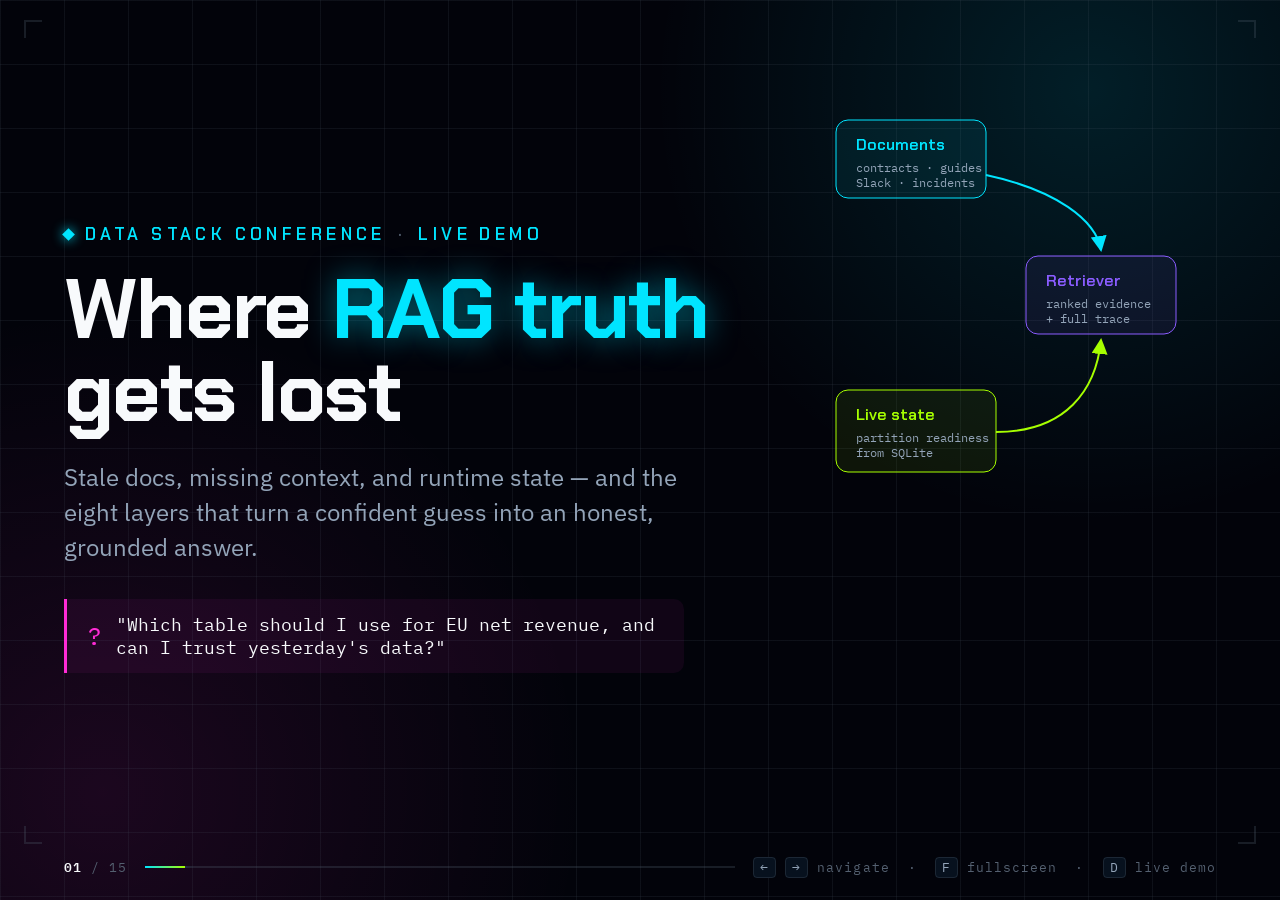
==== conference-deck/rag-truth-deck.html @ 69dad032 "Fine tune the ui" ====
<!doctype html>
<html lang="en">
<head>
<meta charset="utf-8" />
<title>Where RAG Truth Gets Lost</title>
<meta name="viewport" content="width=device-width, initial-scale=1" />
<link rel="preconnect" href="https://fonts.googleapis.com" />
<link rel="preconnect" href="https://fonts.gstatic.com" crossorigin />
<link rel="stylesheet" href="https://fonts.googleapis.com/css2?family=Chakra+Petch:wght@500;600;700&family=IBM+Plex+Mono:wght@400;500;600&family=IBM+Plex+Sans:wght@400;500;600;700&display=swap" />

<style>
  :root {
    --bg: #02030a;
    --panel: #07111e;
    --panel-2: #0a0d19;
    --line: rgba(84, 96, 112, 0.28);
    --grid: rgba(84, 96, 112, 0.14);
    --cyan: #00e5ff;
    --magenta: #ff2bd6;
    --lime: #a6ff00;
    --amber: #ffd166;
    --red: #ff3b5f;
    --violet: #8a5cff;
    --white: #f8fafc;
    --muted: #93a4b8;
    --dim: #546070;
    --mono: "IBM Plex Mono", ui-monospace, Menlo, monospace;
    --sans: "IBM Plex Sans", system-ui, sans-serif;
    --disp: "Chakra Petch", var(--sans);
  }

  * { box-sizing: border-box; }

  html, body {
    margin: 0;
    height: 100%;
    overflow: hidden;
    background: var(--bg);
    color: var(--white);
    font-family: var(--sans);
  }

  /* ---- viewport + scaling stage ---------------------------------- */
  #viewport {
    position: fixed;
    inset: 0;
    display: grid;
    place-items: center;
    background:
      linear-gradient(var(--grid) 1px, transparent 1px),
      linear-gradient(90deg, var(--grid) 1px, transparent 1px),
      radial-gradient(circle at 85% 10%, rgba(0, 229, 255, 0.12), transparent 32%),
      radial-gradient(circle at 8% 88%, rgba(255, 43, 214, 0.1), transparent 34%),
      var(--bg);
    background-size: 64px 64px, 64px 64px, auto, auto, auto;
  }

  #deck {
    position: relative;
    width: 1280px;
    height: 720px;
    transform-origin: center center;
  }

  .slide {
    position: absolute;
    inset: 0;
    padding: 52px 64px 56px;
    display: flex;
    flex-direction: column;
    opacity: 0;
    visibility: hidden;
    transform: translateY(14px);
    transition: opacity 0.5s ease, transform 0.5s ease;
    pointer-events: none;
  }
  .slide.active {
    opacity: 1;
    visibility: visible;
    transform: none;
    pointer-events: auto;
  }
  @media (prefers-reduced-motion: reduce) {
    .slide { transition: opacity 0.2s linear; transform: none; }
  }

  /* ---- shared chrome --------------------------------------------- */
  .eyebrow {
    font-family: var(--disp);
    font-weight: 600;
    font-size: 16px;
    letter-spacing: 0.26em;
    text-transform: uppercase;
    color: var(--cyan);
    display: flex;
    align-items: center;
    gap: 12px;
    margin: 0 0 14px;
  }
  .eyebrow::before {
    content: "";
    width: 9px; height: 9px;
    background: currentColor;
    box-shadow: 0 0 12px currentColor;
    transform: rotate(45deg);
  }
  .eyebrow .seg { color: var(--dim); letter-spacing: 0.26em; }

  h2.headline {
    font-family: var(--disp);
    font-weight: 700;
    font-size: 46px;
    line-height: 1.02;
    margin: 0;
    max-width: 1040px;
    text-wrap: balance;
    letter-spacing: -0.01em;
  }
  .headline .hl { color: var(--cyan); }
  .headline .hl.lime { color: var(--lime); }
  .headline .hl.mag { color: var(--magenta); }
  .headline .hl.red { color: var(--red); }

  .subhead {
    margin: 14px 0 0;
    font-size: 22px;
    line-height: 1.4;
    color: var(--muted);
    max-width: 940px;
  }

  .body {
    flex: 1;
    min-height: 0;
    margin-top: 26px;
    display: flex;
    flex-direction: column;
  }

  /* progress + footer */
  #hud {
    position: absolute;
    left: 64px; right: 64px; bottom: 22px;
    display: flex;
    align-items: center;
    gap: 18px;
    font-family: var(--mono);
    font-size: 13px;
    color: var(--dim);
    letter-spacing: 0.08em;
    z-index: 20;
  }
  #progress {
    flex: 1;
    height: 2px;
    background: var(--line);
    position: relative;
    overflow: hidden;
  }
  #progress i {
    position: absolute;
    inset: 0 auto 0 0;
    background: linear-gradient(90deg, var(--cyan), var(--lime));
    width: 0;
    transition: width 0.5s ease;
    box-shadow: 0 0 10px var(--cyan);
  }
  #counter b { color: var(--white); font-weight: 600; }
  #hint { color: var(--dim); }
  #hint kbd {
    font-family: var(--mono);
    background: var(--panel);
    border: 1px solid var(--line);
    border-radius: 4px;
    padding: 1px 6px;
    color: var(--muted);
  }

  .corner {
    position: absolute;
    width: 18px; height: 18px;
    border: 2px solid var(--line);
    z-index: 20;
  }
  .corner.tl { top: 20px; left: 24px; border-right: 0; border-bottom: 0; }
  .corner.tr { top: 20px; right: 24px; border-left: 0; border-bottom: 0; }
  .corner.bl { bottom: 56px; left: 24px; border-right: 0; border-top: 0; }
  .corner.br { bottom: 56px; right: 24px; border-left: 0; border-top: 0; }

  /* ---- reusable atoms -------------------------------------------- */
  .panel {
    background: linear-gradient(180deg, var(--panel), var(--panel-2));
    border: 1px solid var(--line);
    border-radius: 14px;
  }
  .tag {
    font-family: var(--disp);
    font-size: 12px;
    letter-spacing: 0.2em;
    text-transform: uppercase;
    font-weight: 600;
    color: var(--muted);
  }
  .mono { font-family: var(--mono); }
  code, .code {
    font-family: var(--mono);
    background: rgba(0, 229, 255, 0.08);
    border: 1px solid rgba(0, 229, 255, 0.2);
    border-radius: 5px;
    padding: 1px 6px;
    font-size: 0.86em;
    color: var(--cyan);
  }
  .cite {
    font-family: var(--mono);
    font-size: 0.82em;
    color: var(--lime);
    background: rgba(166, 255, 0, 0.1);
    border-radius: 4px;
    padding: 0 4px;
  }

  /* ===== Slide 1 — title ========================================= */
  .title-slide { justify-content: center; }
  .title-slide .eyebrow { font-size: 17px; }
  .big-title {
    font-family: var(--disp);
    font-weight: 700;
    font-size: 84px;
    line-height: 0.98;
    letter-spacing: -0.02em;
    margin: 10px 0 0;
    max-width: 900px;
  }
  .big-title .glow { color: var(--cyan); text-shadow: 0 0 30px rgba(0, 229, 255, 0.5); }
  .title-slide .lead {
    margin: 26px 0 0;
    font-size: 24px;
    color: var(--muted);
    max-width: 620px;
    line-height: 1.45;
  }
  .title-pipe {
    position: absolute;
    right: 64px;
    top: 50%;
    transform: translateY(-50%);
    width: 420px;
  }
  .title-q {
    margin-top: 34px;
    display: inline-flex;
    align-items: center;
    gap: 14px;
    padding: 14px 20px;
    border-left: 3px solid var(--magenta);
    background: rgba(255, 43, 214, 0.06);
    border-radius: 0 10px 10px 0;
    font-family: var(--mono);
    font-size: 18px;
    color: var(--white);
    max-width: 620px;
  }
  .title-q .qmark { color: var(--magenta); font-size: 25px; }

  /* ===== generic two-column body ================================= */
  .cols {
    display: grid;
    gap: 28px;
    flex: 1;
    min-height: 0;
  }
  .cols.c12 { grid-template-columns: 1fr 1fr; }
  .cols.c-37 { grid-template-columns: 0.82fr 1.18fr; }
  .cols.c-55 { grid-template-columns: 1fr 1fr; }

  .figwrap {
    display: flex;
    flex-direction: column;
    min-height: 0;
  }
  .figwrap svg { width: 100%; height: auto; }
  figure { margin: 0; display: flex; flex-direction: column; height: 100%; }
  figcaption {
    margin-top: 12px;
    font-size: 15px;
    color: var(--dim);
    font-family: var(--mono);
    letter-spacing: 0.02em;
  }
  .rag-loop figcaption {
    margin-top: 8px;
    font-size: 16px;
    line-height: 1.35;
    color: var(--muted);
    max-width: 540px;
  }

  .note-list { list-style: none; margin: 0; padding: 0; display: flex; flex-direction: column; gap: 14px; }
  .note-list li {
    display: flex;
    gap: 14px;
    font-size: 18.5px;
    line-height: 1.4;
    color: var(--white);
  }
  .note-list li .k {
    flex: none;
    font-family: var(--disp);
    font-weight: 700;
    font-size: 14px;
    letter-spacing: 0.14em;
    text-transform: uppercase;
    color: var(--cyan);
    width: 128px;
    padding-top: 2px;
  }
  .note-list li .k.vi { color: var(--violet); }
  .note-list li .k.mg { color: var(--magenta); }
  .note-list li .k.am { color: var(--amber); }
  .note-list li .k.lm { color: var(--lime); }
  .note-list li .v { color: var(--muted); }
  .note-list li .v b { color: var(--white); font-weight: 600; }

  .callout {
    margin-top: auto;
    padding: 14px 18px;
    border: 1px dashed rgba(255, 209, 102, 0.4);
    background: rgba(255, 209, 102, 0.06);
    border-radius: 10px;
    font-size: 17px;
    color: var(--amber);
    line-height: 1.4;
  }
  .callout b { color: var(--white); }

  /* ===== button-slide specific =================================== */
  .stepper {
    display: grid;
    grid-template-columns: repeat(8, 1fr);
    gap: 8px;
    margin-bottom: 22px;
  }
  .step {
    position: relative;
    border: 1px solid var(--line);
    border-radius: 9px;
    padding: 9px 8px 10px;
    background: var(--panel-2);
    opacity: 0.4;
    transition: opacity 0.3s;
    overflow: hidden;
  }
  .step .n {
    font-family: var(--disp);
    font-weight: 700;
    font-size: 13px;
    color: var(--dim);
  }
  .step .nm {
    font-family: var(--disp);
    font-size: 12px;
    letter-spacing: 0.04em;
    text-transform: uppercase;
    color: var(--muted);
    margin-top: 3px;
    line-height: 1.15;
    display: block;
  }
  .step.done { opacity: 1; }
  .step.done .n { color: var(--accent, var(--cyan)); }
  .step.active {
    opacity: 1;
    border-color: var(--accent, var(--cyan));
    background: color-mix(in srgb, var(--accent, var(--cyan)) 14%, var(--panel-2));
    box-shadow: 0 0 0 1px var(--accent, var(--cyan)), 0 0 24px -6px var(--accent, var(--cyan));
  }
  .step.active .n, .step.active .nm { color: var(--accent, var(--cyan)); }
  .step.active::after {
    content: "";
    position: absolute;
    left: 0; right: 0; bottom: 0;
    height: 3px;
    background: var(--accent, var(--cyan));
    box-shadow: 0 0 12px var(--accent, var(--cyan));
  }

  .bslide-body { display: grid; grid-template-columns: 1fr 1fr; gap: 26px; flex: 1; min-height: 0; }

  .whatsnew { display: flex; flex-direction: column; gap: 16px; min-height: 0; }
  .added-card {
    border: 1px solid var(--accent, var(--cyan));
    border-radius: 12px;
    padding: 16px 18px;
    background: color-mix(in srgb, var(--accent, var(--cyan)) 8%, var(--panel));
  }
  .added-card .tag { color: var(--accent, var(--cyan)); }
  .added-card .added-text {
    margin: 8px 0 0;
    font-size: 18px;
    line-height: 1.4;
    color: var(--white);
  }
  .added-card .added-text b { color: var(--accent, var(--cyan)); }

  .mech {
    flex: 1;
    min-height: 0;
    display: flex;
    align-items: center;
    justify-content: center;
  }
  .mech svg { width: 100%; height: auto; max-height: 276px; }

  /* answer card (right column) */
  .answer-card {
    display: flex;
    flex-direction: column;
    gap: 0;
    overflow: hidden;
  }
  .answer-card .ac-head {
    display: flex;
    align-items: center;
    justify-content: space-between;
    padding: 14px 18px;
    border-bottom: 1px solid var(--line);
  }
  .ac-head .who { font-family: var(--disp); font-size: 13px; letter-spacing: 0.2em; color: var(--muted); text-transform: uppercase; }
  .verdict {
    font-family: var(--disp);
    font-weight: 700;
    font-size: 14px;
    letter-spacing: 0.08em;
    text-transform: uppercase;
    padding: 5px 12px;
    border-radius: 20px;
    border: 1px solid currentColor;
  }
  .verdict.bad { color: var(--red); background: rgba(255, 59, 95, 0.12); }
  .verdict.warn { color: var(--amber); background: rgba(255, 209, 102, 0.12); }
  .verdict.ok { color: var(--cyan); background: rgba(0, 229, 255, 0.12); }
  .verdict.good { color: var(--lime); background: rgba(166, 255, 0, 0.12); }
  .verdict.mag { color: var(--magenta); background: rgba(255, 43, 214, 0.12); }

  .ac-answer {
    padding: 16px 18px;
    font-size: 17px;
    line-height: 1.5;
    color: var(--white);
    flex: 1;
    min-height: 0;
  }
  .ac-answer .tbl { font-family: var(--mono); color: var(--cyan); font-weight: 600; }
  .ac-answer .tbl.dep { color: var(--red); text-decoration: line-through; text-decoration-color: rgba(255,59,95,.6); }
  .ac-answer .hot { color: var(--amber); font-weight: 600; }

  .metrics {
    display: grid;
    grid-template-columns: 1.3fr 1fr;
    border-top: 1px solid var(--line);
  }
  .metric { padding: 13px 18px; }
  .metric + .metric { border-left: 1px solid var(--line); }
  .metric .tag { font-size: 11px; }
  .conf-row { display: flex; align-items: center; gap: 10px; margin-top: 8px; }
  .conf-track { flex: 1; height: 7px; border-radius: 4px; background: rgba(255,255,255,0.08); overflow: hidden; }
  .conf-track i { display: block; height: 100%; border-radius: 4px; background: linear-gradient(90deg, var(--cyan), var(--lime)); box-shadow: 0 0 10px rgba(0,229,255,.5); transition: width .5s; }
  .conf-num { font-family: var(--disp); font-weight: 700; font-size: 22px; min-width: 60px; }
  .rank-val { font-family: var(--disp); font-weight: 700; font-size: 24px; margin-top: 6px; }
  .rank-val small { font-size: 14px; color: var(--muted); font-weight: 500; letter-spacing: .05em; }
  .delta { font-size: 13.5px; color: var(--muted); font-family: var(--mono); margin-top: 4px; }
  .delta .up { color: var(--lime); }
  .delta .flat { color: var(--dim); }

  /* corpus grid (slide 5) */
  .corpus { display: grid; grid-template-columns: repeat(4, 1fr); gap: 9px; }
  .doc {
    border: 1px solid var(--line);
    border-radius: 8px;
    padding: 8px 9px;
    background: var(--panel-2);
  }
  .doc .did { font-family: var(--mono); font-size: 12px; color: var(--muted); }
  .doc .dt { font-size: 13.5px; margin-top: 2px; line-height: 1.2; color: var(--white); }
  .doc .ds { font-family: var(--disp); font-size: 10px; letter-spacing: .12em; text-transform: uppercase; margin-top: 5px; }
  .doc.dep { border-color: rgba(255,59,95,.5); background: rgba(255,59,95,.07); }
  .doc.dep .ds { color: var(--red); }
  .doc.key { border-color: rgba(0,229,255,.5); background: rgba(0,229,255,.07); }
  .doc.key .ds { color: var(--cyan); }
  .doc.pol { border-color: rgba(166,255,0,.4); }
  .doc.pol .ds { color: var(--lime); }
  .doc .ds.act { color: var(--dim); }

  .legend { display: flex; gap: 18px; margin-top: 14px; font-size: 14px; color: var(--muted); font-family: var(--mono); }
  .legend span { display: inline-flex; align-items: center; gap: 7px; }
  .legend i { width: 11px; height: 11px; border-radius: 3px; border: 1px solid; }
  .legend i.dep { border-color: var(--red); background: rgba(255,59,95,.2); }
  .legend i.key { border-color: var(--cyan); background: rgba(0,229,255,.2); }
  .legend i.pol { border-color: var(--lime); background: rgba(166,255,0,.2); }

  .pillrow { display: flex; flex-wrap: wrap; gap: 10px; margin-top: 4px; }
  .pill {
    font-family: var(--disp);
    font-size: 14px;
    letter-spacing: 0.06em;
    text-transform: uppercase;
    font-weight: 600;
    padding: 7px 14px;
    border-radius: 22px;
    border: 1px solid var(--line);
    color: var(--muted);
  }
  .pill.on { color: var(--bg); }

  /* takeaway pillars */
  .pillars { display: grid; grid-template-columns: repeat(4, 1fr); gap: 14px; margin-top: 20px; }
  .pillar { border-radius: 12px; border: 1px solid var(--line); padding: 16px; background: var(--panel-2); }
  .pillar .pn { font-family: var(--disp); font-weight: 700; font-size: 17px; letter-spacing: .04em; }
  .pillar .pd { font-size: 15px; color: var(--muted); margin-top: 6px; line-height: 1.35; }

  svg text { font-family: var(--mono); }
  .svg-label { font-family: var(--disp); font-weight: 600; }

  /* live-demo overlay */
  #demoOverlay {
    position: fixed; inset: 0; z-index: 200;
    display: flex; flex-direction: column;
    background: var(--bg);
    transform: translateY(100%);
    transition: transform .42s cubic-bezier(.22, .61, .36, 1);
    pointer-events: none;
  }
  #demoOverlay.open { transform: translateY(0); pointer-events: auto; }
  #demoBar {
    flex: 0 0 auto; display: flex; align-items: center; gap: 18px;
    padding: 10px 20px; border-bottom: 1px solid var(--line);
    background: var(--panel); font-family: var(--mono); font-size: 13px;
  }
  #demoBar .db-title {
    font-family: var(--disp); font-weight: 700; letter-spacing: .09em;
    color: var(--lime); display: flex; align-items: center; gap: 9px;
  }
  #demoBar .db-title::before {
    content: ""; width: 9px; height: 9px; border-radius: 50%;
    background: var(--lime); box-shadow: 0 0 10px var(--lime);
  }
  #demoBar .db-hint { color: var(--muted); }
  #demoBar .db-url { color: var(--cyan); font-size: 12px; opacity: .8; }
  #demoBar #demoReload, #demoBar #demoClose {
    background: transparent; border: 1px solid var(--line);
    color: var(--muted); border-radius: 8px; padding: 5px 12px; cursor: pointer;
    font-family: var(--mono); font-size: 13px; line-height: 1;
  }
  #demoBar #demoReload { margin-left: auto; }
  #demoBar #demoReload:hover, #demoBar #demoClose:hover { color: var(--white); border-color: var(--muted); }
  #demoFrame { flex: 1 1 auto; width: 100%; border: 0; background: var(--bg); }
  #demoFallback {
    position: absolute; inset: 44px 0 0 0; display: none;
    align-items: center; justify-content: center; text-align: center;
    padding: 40px; color: var(--muted); font-family: var(--mono); font-size: 15px; line-height: 1.6;
  }
  #demoFallback code { color: var(--cyan); font-size: 14px; }
  @media (prefers-reduced-motion: reduce) { #demoOverlay { transition: none; } }
</style>

<div id="viewport">
  <div id="deck"></div>
</div>

<div id="hud">
  <span id="counter"><b>01</b> / 14</span>
  <div id="progress"><i></i></div>
  <span id="hint"><kbd>←</kbd> <kbd>→</kbd> navigate &nbsp;·&nbsp; <kbd>F</kbd> fullscreen &nbsp;·&nbsp; <kbd>D</kbd> live demo</span>
</div>
<div class="corner tl"></div><div class="corner tr"></div>
<div class="corner bl"></div><div class="corner br"></div>

<div id="demoOverlay" aria-hidden="true">
  <div id="demoBar">
    <span class="db-title">LIVE DEMO</span>
    <span class="db-url" id="demoUrl"></span>
    <span class="db-hint"><kbd>D</kbd> / <kbd>Esc</kbd> back to slides</span>
    <button id="demoReload" aria-label="Reload demo">⟳ reload</button>
    <button id="demoClose" aria-label="Close live demo">✕</button>
  </div>
  <iframe id="demoFrame" title="RAG truth live demo"></iframe>
  <div id="demoFallback">
    Demo server not reachable.<br />
    Start it first: <code>python3 scripts/ui_server.py</code><br />
    then press <kbd>D</kbd> again.
  </div>
</div>

<script>
/* ======================================================================
   DATA — the real demo output, captured by running scripts/demo.py
   ====================================================================== */
const CONF  = [32, 38, 60, 66, 67, 82, 94, 99];
const RANK  = ["#4", "#3", "#2", "#1", "#1", "#1", "#1", "#1"];
const CORR  = [0, 0, 60, 60, 60, 80, 100, 100];

const BUTTONS = [
  {
    n: 1, key: "naive", name: "Naive search", accent: "var(--red)",
    sub: "Raw BM25 over all 16 documents. Whatever ranks #1 becomes the answer — no filter, no policy, no check.",
    addedTag: "Baseline — nothing added",
    added: "Plain keyword relevance (BM25) across <b>every</b> document, stale or not. The system trusts rank&nbsp;#1 blindly.",
    verdict: "Confidently wrong", vclass: "bad",
    answer: 'Use <span class="tbl dep">finance.daily_revenue</span> [01_legacy] — it is the top source retrieved. The canonical contract [02_contract] is outranked, down at position&nbsp;4. <span class="hot">Yesterday\'s data is ready to use.</span>',
    delta: '<span class="flat">first run · no delta</span>',
    mech: mechNaive(),
    cap: "A deprecated 2024 guide and an old Slack message outrank the live contract.",
  },
  {
    n: 2, key: "indexing", name: "Indexing", accent: "var(--violet)",
    sub: "Index the title, metadata and body together as one searchable chunk — a richer surface to match against.",
    addedTag: "+ Indexing",
    added: "Each doc is indexed as <b>title + metadata + text</b>, not just raw body. Better matching — but stale docs are still in the pool.",
    verdict: "Still wrong", vclass: "bad",
    answer: 'Use <span class="tbl dep">finance.daily_revenue</span> [01_legacy] — it is the top source retrieved. The canonical contract [02_contract] climbed to position&nbsp;3. <span class="hot">Yesterday\'s data is ready to use.</span>',
    delta: 'contract <span class="up">#4 → #3</span> · still outranked',
    mech: mechIndexing(),
    cap: "Richer index lifts the contract one place — the deprecated guide still wins.",
  },
  {
    n: 3, key: "metadata", name: "Metadata filter", accent: "var(--cyan)",
    sub: "Restrict retrieval to the user's real scope: EU · prod · active · internal. Deprecated sources are excluded before ranking.",
    addedTag: "+ Metadata filter",
    added: "Keep only <b>EU / prod / active / internal</b> docs. The deprecated guide and old Slack shortcut are <b>filtered out entirely</b>.",
    verdict: "Right table", vclass: "ok",
    answer: 'Use <span class="tbl">finance.fct_net_revenue_v2</span> [02_contract] — the canonical contract climbed to position&nbsp;2, above the stale guides. Values are local currency: convert before cross-currency EU totals [04_metric]. Nothing retrieved confirms yesterday\'s freshness.',
    delta: 'contract <span class="up">#3 → #2</span> · stale guides dropped',
    mech: mechMetadata(),
    cap: "Scoping removes the two deprecated sources — the answer flips to the right table.",
  },
  {
    n: 4, key: "rewrite", name: "Query expansion", accent: "var(--violet)",
    sub: "Add domain vocabulary the user didn't type — contract, VAT, refunds, FX, completeness — and fuse the result sets.",
    addedTag: "+ Query expansion",
    added: "Expand the query with <b>domain terms</b> (contract, VAT, refunds, currency, completeness) and fuse rankings with reciprocal rank fusion.",
    verdict: "Right table · #1", vclass: "ok",
    answer: 'Use <span class="tbl">finance.fct_net_revenue_v2</span> [02_contract] — the canonical contract is now the <span class="hot">top source</span>. Values are local currency: convert before cross-currency EU totals [04_metric]. Nothing retrieved confirms yesterday\'s freshness.',
    delta: 'contract <span class="up">#2 → #1</span>',
    mech: mechExpansion(),
    cap: "Domain expansion pulls the contract and metric definition to the top.",
  },
  {
    n: 5, key: "rerank", name: "Reranking", accent: "var(--amber)",
    sub: "Re-score the top candidates by evidence quality — a cross-encoder (neural) or a deterministic reranker (offline).",
    addedTag: "+ Reranking",
    added: "Re-score the shortlist by <b>evidence quality</b>: active contracts up, deprecated down, policies that answer the question up.",
    verdict: "Refined", vclass: "warn",
    answer: 'Use <span class="tbl">finance.fct_net_revenue_v2</span> [02_contract] — the canonical contract holds the <span class="hot">top source</span>. Values are local currency: convert before cross-currency EU totals [04_metric]. Nothing retrieved confirms yesterday\'s freshness.',
    delta: 'order refined · contract holds <span class="flat">#1</span>',
    mech: mechRerank(),
    cap: "Reranking cleans the shortlist; the contract stays first, weak evidence sinks.",
  },
  {
    n: 6, key: "authority", name: "Authority policy", accent: "var(--magenta)",
    sub: "When sources conflict, authority decides: contract ▸ migration ▸ policy ▸ incident ▸ catalog ▸ Slack ▸ snapshot.",
    addedTag: "+ Authority policy",
    added: "Apply a <b>source-authority order</b> after relevance. Governance docs — the <b>freshness policy</b> — now surface in the evidence.",
    verdict: "Grounded", vclass: "mag",
    answer: 'Use <span class="tbl">finance.fct_net_revenue_v2</span> [02_contract] — canonical contract, top source. Values are local currency: convert before EU totals [04_metric]. <span class="hot">Freshness policy [09_freshness] says yesterday is trustworthy only after a live partition check — that check has not run yet.</span>',
    delta: 'policies surface · confidence <span class="up">67 → 82</span>',
    mech: mechAuthority(),
    cap: "Authority lifts governance: the freshness policy appears and flags the open question.",
  },
  {
    n: 7, key: "live", name: "Add live check", accent: "var(--lime)",
    sub: "Same retrieval. Now run a parameterized SQL query against operational state for the requested business date.",
    addedTag: "+ Live partition check",
    added: "A fixed, parameterized SQL read of <b>partition readiness</b> at query time. Docs explain meaning; <b>live state</b> decides applicability.",
    verdict: "Not ready", vclass: "warn",
    answer: 'Use <span class="tbl">finance.fct_net_revenue_v2</span> [02_contract] — canonical, top source. <span class="hot">Live check for 2026-10-09: NOT ready</span> {DE: incomplete, FR: complete, PL: complete}. Do not trust yesterday\'s data yet. This is partition readiness, not proof every FX / quality check passed.',
    delta: 'readiness resolved · confidence <span class="up">82 → 94</span>',
    mech: mechLive(),
    cap: "Correct table, but a live check blocks it: Germany's partition is incomplete.",
  },
  {
    n: 8, key: "complete", name: "Data lands", accent: "var(--lime)",
    sub: "Nothing in the pipeline changes. Only the operational state flips: Germany's partition lands as complete.",
    addedTag: "No pipeline change — state flips",
    added: "We did <b>not</b> touch retrieval or any document. We flipped <b>operational state</b> (DE → complete). The answer changes because the world changed.",
    verdict: "Ready · caveats", vclass: "good",
    answer: 'Use <span class="tbl">finance.fct_net_revenue_v2</span> [02_contract] — canonical, top source. <span class="hot">Live check for 2026-10-09: all expected demo partitions complete</span> {DE: complete, FR: complete, PL: complete}. Still verify FX and other data-quality gates before publishing.',
    delta: 'state flip only · confidence <span class="up">94 → 99</span>',
    mech: mechComplete(),
    cap: "No document changed — the readiness decision flips purely on live state.",
  },
];

/* ======================================================================
   MECHANISM DIAGRAMS (inline SVG)
   ====================================================================== */
function arrowDefs(id, color) {
  return `<defs><marker id="${id}" markerWidth="9" markerHeight="9" refX="7" refY="4" orient="auto">
    <polygon points="0,0 8,4 0,8" fill="${color}"/></marker></defs>`;
}

function mechNaive() {
  return `<svg viewBox="0 0 560 300" role="img" aria-label="Raw BM25 ranks a deprecated guide first">
    ${arrowDefs('aN', '#ff3b5f')}
    <text x="20" y="28" class="svg-label" font-size="14" fill="#93a4b8" letter-spacing="2">16 DOCS · UNFILTERED</text>
    <g>
      ${[0,1,2,3,4,5,6,7].map((i)=>{const x=20+(i%4)*58,y=44+Math.floor(i/4)*34;const dep=i===0||i===3;return `<rect x="${x}" y="${y}" width="50" height="26" rx="4" fill="${dep?'rgba(255,59,95,.15)':'#0a0d19'}" stroke="${dep?'#ff3b5f':'#2a3444'}"/>`;}).join('')}
      <text x="250" y="80" font-size="13" fill="#546070">…</text>
    </g>
    <line x1="20" y1="150" x2="540" y2="150" stroke="#2a3444" stroke-dasharray="3 4"/>
    <text x="20" y="172" class="svg-label" font-size="14" fill="#ff3b5f" letter-spacing="2">BM25 RANKING →</text>
    ${[
      ['#1  01_legacy','deprecated guide','#ff3b5f',188],
      ['#2  07_slack_old','deprecated Slack','#ff3b5f',222],
      ['#4  02_contract','the real contract','#546070',256],
    ].map(([a,b,c,y])=>`
      <rect x="20" y="${y}" width="300" height="26" rx="5" fill="${c==='#ff3b5f'?'rgba(255,59,95,.12)':'#0a0d19'}" stroke="${c}"/>
      <text x="32" y="${+y+17}" font-size="14" fill="${c==='#546070'?'#f8fafc':c}" font-weight="600">${a}</text>
      <text x="172" y="${+y+17}" font-size="13" fill="#93a4b8">${b}</text>
    `).join('')}
    <path d="M335 201 L430 201" stroke="#ff3b5f" stroke-width="2" marker-end="url(#aN)"/>
    <rect x="434" y="184" width="106" height="36" rx="7" fill="rgba(255,59,95,.12)" stroke="#ff3b5f"/>
    <text x="487" y="200" font-size="12" fill="#ff3b5f" text-anchor="middle" class="svg-label">ANSWER =</text>
    <text x="487" y="214" font-size="11" fill="#f8fafc" text-anchor="middle">rank #1</text>
  </svg>`;
}

function mechIndexing() {
  return `<svg viewBox="0 0 560 300" role="img" aria-label="Document indexed as title plus metadata plus text">
    ${arrowDefs('aI', '#8a5cff')}
    <rect x="20" y="60" width="190" height="180" rx="10" fill="#07111e" stroke="#2a3444"/>
    <text x="36" y="88" class="svg-label" font-size="13" fill="#93a4b8" letter-spacing="2">RAW DOC</text>
    <rect x="36" y="100" width="158" height="30" rx="5" fill="#0a0d19" stroke="#2a3444"/>
    <text x="46" y="120" font-size="13" fill="#546070">body text only</text>
    <path d="M224 150 L286 150" stroke="#8a5cff" stroke-width="2" marker-end="url(#aI)"/>
    <text x="255" y="140" font-size="12" fill="#8a5cff" text-anchor="middle">index</text>
    <rect x="300" y="40" width="250" height="220" rx="10" fill="rgba(138,92,255,.08)" stroke="#8a5cff"/>
    <text x="318" y="68" class="svg-label" font-size="13" fill="#8a5cff" letter-spacing="2">SEARCHABLE CHUNK</text>
    ${[
      ['title','EU net revenue data contract'],
      ['metadata','EU · prod · active · internal'],
      ['text','Canonical: fct_net_revenue_v2 …'],
    ].map(([k,v],i)=>`
      <rect x="316" y="${86+i*52}" width="226" height="42" rx="6" fill="#0a0d19" stroke="#3a3060"/>
      <text x="328" y="${104+i*52}" font-size="12" fill="#8a5cff" class="svg-label" letter-spacing="1">${k.toUpperCase()}</text>
      <text x="328" y="${120+i*52}" font-size="11" fill="#cdd6e4">${v}</text>
    `).join('')}
  </svg>`;
}

function mechMetadata() {
  return `<svg viewBox="0 0 560 300" role="img" aria-label="Metadata filter rejects deprecated documents">
    ${arrowDefs('aM', '#00e5ff')}
    <text x="20" y="30" class="svg-label" font-size="14" fill="#93a4b8" letter-spacing="2">16 DOCS</text>
    ${[0,1,2,3,4,5].map(i=>`<rect x="20" y="${46+i*22}" width="110" height="16" rx="3" fill="#0a0d19" stroke="#2a3444"/>`).join('')}
    <path d="M140 110 L196 110" stroke="#00e5ff" stroke-width="2" marker-end="url(#aM)"/>
    <polygon points="210,54 330,54 300,120 240,120" fill="rgba(0,229,255,.08)" stroke="#00e5ff"/>
    <text x="270" y="88" font-size="12" fill="#00e5ff" text-anchor="middle" class="svg-label">EU · PROD</text>
    <text x="270" y="104" font-size="12" fill="#00e5ff" text-anchor="middle" class="svg-label">ACTIVE · INT</text>
    <path d="M300 128 L300 170" stroke="#00e5ff" stroke-width="2" marker-end="url(#aM)"/>
    <text x="330" y="92" font-size="13" fill="#546070">filter</text>
    <rect x="236" y="178" width="130" height="30" rx="6" fill="rgba(0,229,255,.1)" stroke="#00e5ff"/>
    <text x="301" y="198" font-size="13" fill="#00e5ff" text-anchor="middle" font-weight="600">scoped pool</text>
    <g>
      <rect x="396" y="60" width="150" height="40" rx="7" fill="rgba(255,59,95,.1)" stroke="#ff3b5f"/>
      <text x="408" y="78" font-size="13" fill="#ff3b5f" font-weight="600">01_legacy ✕</text>
      <text x="408" y="92" font-size="11" fill="#93a4b8">deprecated → rejected</text>
      <rect x="396" y="108" width="150" height="40" rx="7" fill="rgba(255,59,95,.1)" stroke="#ff3b5f"/>
      <text x="408" y="126" font-size="13" fill="#ff3b5f" font-weight="600">07_slack_old ✕</text>
      <text x="408" y="140" font-size="11" fill="#93a4b8">deprecated → rejected</text>
    </g>
    <path d="M300 193 L420 193" stroke="#00e5ff" stroke-width="2" marker-end="url(#aM)"/>
    <rect x="424" y="176" width="120" height="34" rx="7" fill="#0a0d19" stroke="#00e5ff"/>
    <text x="484" y="197" font-size="13" fill="#f8fafc" text-anchor="middle">02_contract ↑</text>
  </svg>`;
}

function mechExpansion() {
  return `<svg viewBox="0 0 560 300" role="img" aria-label="Query expanded with domain terms then fused">
    ${arrowDefs('aE', '#8a5cff')}
    <rect x="20" y="36" width="200" height="34" rx="7" fill="#0a0d19" stroke="#2a3444"/>
    <text x="32" y="57" font-size="13" fill="#cdd6e4">"EU net revenue table?"</text>
    <path d="M224 53 L270 53" stroke="#8a5cff" stroke-width="2" marker-end="url(#aE)"/>
    <text x="300" y="30" class="svg-label" font-size="12" fill="#8a5cff" letter-spacing="2">+ DOMAIN TERMS</text>
    ${['contract','VAT','refunds','currency/FX','completeness'].map((t,i)=>`
      <rect x="${278+(i%3)*92}" y="${40+Math.floor(i/3)*34}" width="86" height="26" rx="13" fill="rgba(138,92,255,.12)" stroke="#8a5cff"/>
      <text x="${321+(i%3)*92}" y="${57+Math.floor(i/3)*34}" font-size="11" fill="#c4b5ff" text-anchor="middle">${t}</text>
    `).join('')}
    ${[0,1,2].map(i=>`
      <rect x="40" y="${150+i*34}" width="150" height="26" rx="5" fill="#0a0d19" stroke="#3a3060"/>
      <text x="52" y="${167+i*34}" font-size="12" fill="#93a4b8">query variant ${i+1}</text>
      <path d="M194 ${163+i*34} L250 ${215}" stroke="#3a3060" stroke-width="1.5"/>
    `).join('')}
    <rect x="252" y="196" width="130" height="40" rx="8" fill="rgba(138,92,255,.1)" stroke="#8a5cff"/>
    <text x="317" y="214" font-size="13" fill="#8a5cff" text-anchor="middle" class="svg-label">RRF FUSE</text>
    <text x="317" y="229" font-size="11" fill="#93a4b8" text-anchor="middle">reciprocal rank</text>
    <path d="M386 216 L446 216" stroke="#8a5cff" stroke-width="2" marker-end="url(#aE)"/>
    <rect x="450" y="199" width="100" height="34" rx="7" fill="#0a0d19" stroke="#00e5ff"/>
    <text x="500" y="220" font-size="12" fill="#00e5ff" text-anchor="middle">02_contract #1</text>
  </svg>`;
}

function mechRerank() {
  return `<svg viewBox="0 0 560 300" role="img" aria-label="Reranking lifts high quality evidence">
    ${arrowDefs('aR', '#ffd166')}
    <text x="70" y="34" class="svg-label" font-size="13" fill="#93a4b8" letter-spacing="2">SHORTLIST</text>
    <text x="420" y="34" class="svg-label" font-size="13" fill="#ffd166" letter-spacing="2">RERANKED</text>
    ${[
      ['02_contract','#00e5ff',0,0],
      ['11_lineage','#546070',1,2],
      ['14_owner','#546070',2,3],
      ['04_metric','#00e5ff',3,1],
    ].map(([id,c,from,to])=>`
      <rect x="40" y="${50+from*52}" width="150" height="36" rx="6" fill="#0a0d19" stroke="${c}"/>
      <text x="52" y="${72+from*52}" font-size="13" fill="${c==='#546070'?'#93a4b8':c}" font-weight="600">${id}</text>
      <rect x="390" y="${50+to*52}" width="150" height="36" rx="6" fill="${c==='#00e5ff'?'rgba(0,229,255,.1)':'#0a0d19'}" stroke="${c}"/>
      <text x="402" y="${72+to*52}" font-size="13" fill="${c==='#546070'?'#93a4b8':c}" font-weight="600">${id}</text>
      <path d="M194 ${68+from*52} L386 ${68+to*52}" stroke="${c==='#546070'?'#2a3444':'#ffd166'}" stroke-width="${c==='#546070'?1.2:2}" ${c==='#546070'?'stroke-dasharray="3 4"':'marker-end="url(#aR)"'}/>
    `).join('')}
    <text x="250" y="286" font-size="12" fill="#ffd166" text-anchor="middle">quality score reorders candidates</text>
  </svg>`;
}

function mechAuthority() {
  const tiers = [['contract','#00e5ff'],['migration','#8a5cff'],['policy','#a6ff00'],['incident','#ffd166'],['catalog','#93a4b8'],['Slack','#ff2bd6'],['snapshot','#546070']];
  return `<svg viewBox="0 0 560 300" role="img" aria-label="Authority order from contract down to snapshot">
    <text x="20" y="26" class="svg-label" font-size="13" fill="#ff2bd6" letter-spacing="2">AUTHORITY ORDER (applied after relevance)</text>
    ${tiers.map(([t,c],i)=>`
      <rect x="${20+i*2}" y="${44+i*32}" width="${300-i*2}" height="26" rx="5" fill="${i===0?'rgba(0,229,255,.12)':i===2?'rgba(166,255,0,.1)':'#0a0d19'}" stroke="${c}"/>
      <text x="34" y="${61+i*32}" font-size="13" fill="${c}" font-weight="600">${i===0?'▸ ':''}${t}</text>
      <text x="${300-i*2}" y="${61+i*32}" font-size="12" fill="#546070" text-anchor="end" dx="-10">tier ${i}</text>
    `).join('')}
    <rect x="360" y="96" width="190" height="120" rx="10" fill="rgba(166,255,0,.07)" stroke="#a6ff00"/>
    <text x="376" y="122" class="svg-label" font-size="12" fill="#a6ff00" letter-spacing="2">NOW SURFACED</text>
    <text x="376" y="150" font-size="14" fill="#f8fafc" font-weight="600">09_freshness</text>
    <text x="376" y="170" font-size="12" fill="#93a4b8">"trust yesterday only</text>
    <text x="376" y="186" font-size="12" fill="#93a4b8">after a live check"</text>
    <text x="376" y="206" font-size="11" fill="#a6ff00">→ opens the real question</text>
  </svg>`;
}

function mechLive() {
  return `<svg viewBox="0 0 560 300" role="img" aria-label="Live SQL check on partition readiness">
    ${arrowDefs('aL', '#a6ff00')}
    ${arrowDefs('aLr', '#ff3b5f')}
    <rect x="20" y="70" width="210" height="90" rx="9" fill="#030712" stroke="#a6ff00"/>
    <text x="36" y="94" class="svg-label" font-size="12" fill="#a6ff00" letter-spacing="2">PARAMETERIZED SQL</text>
    <text x="36" y="118" font-size="12" fill="#cdd6e4">asset = fct_net_revenue_v2</text>
    <text x="36" y="136" font-size="12" fill="#cdd6e4">business_date = 2026-10-09</text>
    <path d="M234 115 L288 115" stroke="#a6ff00" stroke-width="2" marker-end="url(#aL)"/>
    ${[
      ['DE','incomplete','#ff3b5f',56],
      ['FR','complete','#a6ff00',110],
      ['PL','complete','#a6ff00',164],
    ].map(([c,s,col,y])=>`
      <rect x="296" y="${y}" width="140" height="40" rx="7" fill="${col==='#ff3b5f'?'rgba(255,59,95,.12)':'rgba(166,255,0,.1)'}" stroke="${col}"/>
      <text x="312" y="${+y+25}" font-size="15" fill="${col}" font-weight="700">${c}</text>
      <text x="350" y="${+y+25}" font-size="13" fill="#cdd6e4">${s}</text>
    `).join('')}
    <path d="M440 76 L480 110" stroke="#ff3b5f" stroke-width="2" marker-end="url(#aLr)"/>
    <path d="M440 130 L480 118" stroke="#a6ff00" stroke-width="1.4"/>
    <path d="M440 184 L480 126" stroke="#a6ff00" stroke-width="1.4"/>
    <rect x="470" y="96" width="78" height="56" rx="9" fill="rgba(255,59,95,.12)" stroke="#ff3b5f"/>
    <text x="509" y="120" font-size="12" fill="#ff3b5f" text-anchor="middle" class="svg-label">GATE</text>
    <text x="509" y="138" font-size="12" fill="#ff3b5f" text-anchor="middle">NOT READY</text>
    <text x="280" y="226" font-size="12" fill="#93a4b8" text-anchor="middle">one incomplete partition blocks the whole answer</text>
  </svg>`;
}

function mechComplete() {
  return `<svg viewBox="0 0 560 300" role="img" aria-label="Operational state flips Germany to complete">
    ${arrowDefs('aC', '#8a5cff')}
    <text x="20" y="40" class="svg-label" font-size="13" fill="#93a4b8" letter-spacing="2">BEFORE</text>
    ${[['DE','incomplete','#ff3b5f'],['FR','complete','#a6ff00'],['PL','complete','#a6ff00']].map(([c,s,col],i)=>`
      <rect x="20" y="${54+i*42}" width="150" height="34" rx="6" fill="${col==='#ff3b5f'?'rgba(255,59,95,.1)':'#0a0d19'}" stroke="${col}"/>
      <text x="34" y="${75+i*42}" font-size="14" fill="${col}" font-weight="700">${c}</text><text x="72" y="${75+i*42}" font-size="12" fill="#93a4b8">${s}</text>
    `).join('')}
    <rect x="210" y="110" width="140" height="56" rx="9" fill="rgba(138,92,255,.1)" stroke="#8a5cff"/>
    <text x="280" y="134" font-size="12" fill="#8a5cff" text-anchor="middle" class="svg-label">STATE MUTATION</text>
    <text x="280" y="152" font-size="12" fill="#cdd6e4" text-anchor="middle">--set-de complete</text>
    <path d="M174 128 L206 134" stroke="#8a5cff" stroke-width="1.6"/>
    <path d="M352 138 L388 138" stroke="#8a5cff" stroke-width="2" marker-end="url(#aC)"/>
    <text x="398" y="40" class="svg-label" font-size="13" fill="#a6ff00" letter-spacing="2">AFTER</text>
    ${[['DE','complete'],['FR','complete'],['PL','complete']].map(([c,s],i)=>`
      <rect x="398" y="${54+i*42}" width="150" height="34" rx="6" fill="rgba(166,255,0,.1)" stroke="#a6ff00"/>
      <text x="412" y="${75+i*42}" font-size="14" fill="#a6ff00" font-weight="700">${c}</text><text x="450" y="${75+i*42}" font-size="12" fill="#cdd6e4">${s}${c==='DE'?' ✓':''}</text>
    `).join('')}
    <text x="280" y="210" font-size="12" fill="#93a4b8" text-anchor="middle">same pipeline · same docs · the answer flips to READY</text>
  </svg>`;
}

/* ======================================================================
   CONCEPT SLIDES
   ====================================================================== */
function slideTitle() {
  return `<section class="slide title-slide">
    <p class="eyebrow">Data Stack Conference <span class="seg">·</span> live demo</p>
    <h1 class="big-title">Where <span class="glow">RAG&nbsp;truth</span><br>gets lost</h1>
    <p class="lead">Stale docs, missing context, and runtime state — and the eight layers that turn a confident guess into an honest, grounded answer.</p>
    <div class="title-q"><span class="qmark">?</span><span>"Which table should I use for EU net revenue, and can I trust yesterday's data?"</span></div>
    <figure class="title-pipe">
      <svg viewBox="0 0 420 420" role="img" aria-label="Documents and live state feed a retriever that produces a grounded answer">
        <defs><marker id="aT" markerWidth="9" markerHeight="9" refX="7" refY="4" orient="auto"><polygon points="0,0 8,4 0,8" fill="#00e5ff"/></marker>
        <marker id="aT2" markerWidth="9" markerHeight="9" refX="7" refY="4" orient="auto"><polygon points="0,0 8,4 0,8" fill="#a6ff00"/></marker></defs>
        <rect x="40" y="30" width="150" height="78" rx="12" fill="rgba(0,229,255,.07)" stroke="#00e5ff"/>
        <text x="60" y="60" class="svg-label" font-size="16" fill="#00e5ff">Documents</text>
        <text x="60" y="82" font-size="12" fill="#93a4b8">contracts · guides</text>
        <text x="60" y="97" font-size="12" fill="#93a4b8">Slack · incidents</text>
        <rect x="230" y="166" width="150" height="78" rx="12" fill="rgba(138,92,255,.08)" stroke="#8a5cff"/>
        <text x="250" y="196" class="svg-label" font-size="16" fill="#8a5cff">Retriever</text>
        <text x="250" y="218" font-size="12" fill="#93a4b8">ranked evidence</text>
        <text x="250" y="233" font-size="12" fill="#93a4b8">+ full trace</text>
        <rect x="40" y="300" width="160" height="82" rx="12" fill="rgba(166,255,0,.07)" stroke="#a6ff00"/>
        <text x="60" y="330" class="svg-label" font-size="16" fill="#a6ff00">Live state</text>
        <text x="60" y="352" font-size="12" fill="#93a4b8">partition readiness</text>
        <text x="60" y="367" font-size="12" fill="#93a4b8">from SQLite</text>
        <path d="M190 85 C 260 100, 300 130, 305 160" stroke="#00e5ff" stroke-width="2" fill="none" marker-end="url(#aT)"/>
        <path d="M200 342 C 270 342, 300 300, 305 250" stroke="#a6ff00" stroke-width="2" fill="none" marker-end="url(#aT2)"/>
      </svg>
    </figure>
  </section>`;
}

function slideWhatIsRag() {
  return `<section class="slide">
    <p class="eyebrow">Foundation <span class="seg">·</span> 01 of 03</p>
    <h2 class="headline">RAG = give the model <span class="hl">your evidence</span> before it answers</h2>
    <p class="subhead">A plain LLM answers from frozen training memory — fluent, but ungrounded. RAG retrieves relevant documents at query time and makes the model answer <em>from them</em>, with citations.</p>
    <div class="cols c12 body">
      <figure class="figwrap rag-loop">
        <svg viewBox="0 0 560 300" role="img" aria-label="Retrieve augment generate loop grounded in a knowledge base">
          <defs><marker id="aG" markerWidth="9" markerHeight="9" refX="7" refY="4" orient="auto"><polygon points="0,0 8,4 0,8" fill="#00e5ff"/></marker></defs>
          <rect x="18" y="128" width="120" height="46" rx="9" fill="#0a0d19" stroke="#93a4b8"/>
          <text x="78" y="156" font-size="14" fill="#f8fafc" text-anchor="middle" font-weight="600">Question</text>
          <rect x="190" y="40" width="150" height="64" rx="10" fill="rgba(0,229,255,.07)" stroke="#00e5ff"/>
          <text x="265" y="66" font-size="14" fill="#00e5ff" text-anchor="middle" class="svg-label">RETRIEVE</text>
          <text x="265" y="86" font-size="11" fill="#93a4b8" text-anchor="middle">top-k relevant chunks</text>
          <rect x="190" y="200" width="150" height="60" rx="10" fill="#0a0d19" stroke="#2a3444"/>
          <text x="265" y="226" font-size="13" fill="#cdd6e4" text-anchor="middle" class="svg-label">KNOWLEDGE BASE</text>
          <text x="265" y="245" font-size="12" fill="#93a4b8" text-anchor="middle">indexed documents</text>
          <rect x="392" y="128" width="150" height="46" rx="10" fill="rgba(138,92,255,.08)" stroke="#8a5cff"/>
          <text x="467" y="150" font-size="14" fill="#8a5cff" text-anchor="middle" class="svg-label">GENERATE</text>
          <text x="467" y="166" font-size="11" fill="#93a4b8" text-anchor="middle">answer from evidence</text>
          <path d="M138 148 C 160 130, 172 95, 189 80" stroke="#00e5ff" stroke-width="2" fill="none" marker-end="url(#aG)"/>
          <path d="M265 200 L265 108" stroke="#00e5ff" stroke-width="2" fill="none" marker-end="url(#aG)"/>
          <text x="252" y="153" font-size="13" fill="#8b98aa" font-weight="600" text-anchor="end">search KB</text>
          <path d="M340 72 C 372 90, 384 110, 400 126" stroke="#00e5ff" stroke-width="2" fill="none" marker-end="url(#aG)"/>
          <text x="365" y="116" font-size="13" fill="#8b98aa" font-weight="600" text-anchor="middle">+ query</text>
          <path d="M467 174 C 467 240, 360 285, 160 265 C 120 262, 110 220, 118 178" stroke="#8a5cff" stroke-width="1.6" fill="none" stroke-dasharray="4 5"/>
          <text x="300" y="292" font-size="11" fill="#546070" text-anchor="middle">cited, grounded answer back to the user</text>
        </svg>
        <figcaption>Retrieve → augment prompt → generate. The knowledge base is the source of truth.</figcaption>
      </figure>
      <ul class="note-list" style="justify-content:center">
        <li><span class="k">Why</span><span class="v">LLM memory is <b>frozen and lossy</b> — it invents plausible specifics. Your contracts, tables and policies aren't in it.</span></li>
        <li><span class="k vi">Grounding</span><span class="v">Retrieval injects the <b>actual source text</b>, so claims can be cited and checked instead of trusted.</span></li>
        <li><span class="k mg">The catch</span><span class="v">RAG is only as honest as what it retrieves. <b>Garbage in, confident garbage out</b> — which is exactly the demo.</span></li>
      </ul>
    </div>
  </section>`;
}

function slideChunkIndex() {
  return `<section class="slide">
    <p class="eyebrow">Foundation <span class="seg">·</span> 02 of 03 <span class="seg">·</span> chunking &amp; indexing</p>
    <h2 class="headline">Before you retrieve: <span class="hl">chunk</span> the docs, then <span class="hl">index</span> them</h2>
    <div class="cols c-37 body">
      <figure class="figwrap">
        <svg viewBox="0 0 440 320" role="img" aria-label="A document is chunked then indexed lexically and densely">
          <defs><marker id="aCk" markerWidth="9" markerHeight="9" refX="7" refY="4" orient="auto"><polygon points="0,0 8,4 0,8" fill="#8a5cff"/></marker></defs>
          <rect x="20" y="20" width="110" height="150" rx="9" fill="#0a0d19" stroke="#2a3444"/>
          <text x="36" y="44" class="svg-label" font-size="12" fill="#93a4b8">DOCUMENT</text>
          ${[0,1,2,3,4].map(i=>`<rect x="34" y="${56+i*20}" width="82" height="12" rx="2" fill="#1a2230"/>`).join('')}
          <path d="M134 95 L170 95" stroke="#8a5cff" stroke-width="2" marker-end="url(#aCk)"/>
          <text x="152" y="86" font-size="11" fill="#8a5cff" text-anchor="middle">chunk</text>
          ${[0,1,2].map(i=>`<rect x="180" y="${34+i*48}" width="96" height="36" rx="6" fill="rgba(138,92,255,.08)" stroke="#8a5cff"/><text x="228" y="${56+i*48}" font-size="12" fill="#c4b5ff" text-anchor="middle">chunk ${i+1}</text>`).join('')}
          <path d="M280 95 L316 95" stroke="#8a5cff" stroke-width="2" marker-end="url(#aCk)"/>
          <rect x="322" y="30" width="100" height="44" rx="8" fill="#0a0d19" stroke="#00e5ff"/>
          <text x="372" y="50" font-size="12" fill="#00e5ff" text-anchor="middle" class="svg-label">BM25</text>
          <text x="372" y="65" font-size="10" fill="#93a4b8" text-anchor="middle">lexical</text>
          <rect x="322" y="86" width="100" height="44" rx="8" fill="#0a0d19" stroke="#a6ff00"/>
          <text x="372" y="106" font-size="12" fill="#a6ff00" text-anchor="middle" class="svg-label">DENSE</text>
          <text x="372" y="121" font-size="10" fill="#93a4b8" text-anchor="middle">embeddings</text>
          <text x="20" y="210" class="svg-label" font-size="12" fill="#93a4b8" letter-spacing="2">CHUNKING STRATEGIES</text>
          ${['fixed-size + overlap','sentence / recursive','semantic (meaning-aware)'].map((t,i)=>`<text x="20" y="${232+i*22}" font-size="13" fill="#cdd6e4">• ${t}</text>`).join('')}
        </svg>
        <figcaption>Split documents into retrievable units, then build the index(es) you'll search against.</figcaption>
      </figure>
      <ul class="note-list">
        <li><span class="k vi">Chunking</span><span class="v"><b>Fixed-size + overlap</b> is simple; <b>sentence / recursive</b> respects structure; <b>semantic</b> splits on meaning. Too big = noisy matches, too small = lost context.</span></li>
        <li><span class="k">Lexical index</span><span class="v"><b>BM25 / keyword</b> — exact term matching. Fast, transparent, great for IDs and jargon like <code>fct_net_revenue_v2</code>.</span></li>
        <li><span class="k lm">Dense index</span><span class="v"><b>Embeddings</b> in a vector store — matches meaning, catches paraphrase. Needs a model + ANN index.</span></li>
        <li><span class="k am">Metadata</span><span class="v">Index <b>region, env, status, access</b> alongside text so you can filter the pool before ranking.</span></li>
        <li><span class="k mg">Hybrid</span><span class="v">Run both lexical + dense and <b>fuse</b> the rankings — the usual production default.</span></li>
      </ul>
    </div>
    <div class="callout">In this demo: each of the 16 documents is <b>one hand-authored semantic chunk</b> — no automatic chunker — so the spotlight stays on filtering, fusion, reranking and live state.</div>
  </section>`;
}

function slideRetrievalRerank() {
  return `<section class="slide">
    <p class="eyebrow">Foundation <span class="seg">·</span> 03 of 03 <span class="seg">·</span> retrieval &amp; reranking</p>
    <h2 class="headline">Retrieval is a <span class="hl">pipeline</span>, not a single lookup</h2>
    <p class="subhead">Every stage after the raw search exists to push better evidence up and worse evidence down before the model ever sees it.</p>
    <figure class="figwrap body" style="flex:1">
      <svg viewBox="0 0 1160 300" role="img" aria-label="Query flows through expansion hybrid retrieval fusion reranking and policy to top-k">
        <defs><marker id="aP" markerWidth="10" markerHeight="10" refX="7" refY="4.5" orient="auto"><polygon points="0,0 9,4.5 0,9" fill="#00e5ff"/></marker></defs>
        <rect x="10" y="120" width="120" height="56" rx="10" fill="#0a0d19" stroke="#93a4b8"/>
        <text x="70" y="146" font-size="14" fill="#f8fafc" text-anchor="middle" font-weight="600">Query</text>
        <text x="70" y="164" font-size="11" fill="#93a4b8" text-anchor="middle">user question</text>
        <rect x="170" y="120" width="130" height="56" rx="10" fill="rgba(138,92,255,.08)" stroke="#8a5cff"/>
        <text x="235" y="143" font-size="13" fill="#8a5cff" text-anchor="middle" class="svg-label">EXPAND</text>
        <text x="235" y="161" font-size="11" fill="#93a4b8" text-anchor="middle">rewrite + synonyms</text>
        <rect x="340" y="56" width="130" height="52" rx="10" fill="rgba(0,229,255,.07)" stroke="#00e5ff"/>
        <text x="405" y="80" font-size="13" fill="#00e5ff" text-anchor="middle" class="svg-label">BM25 LANE</text>
        <text x="405" y="97" font-size="11" fill="#93a4b8" text-anchor="middle">lexical</text>
        <rect x="340" y="188" width="130" height="52" rx="10" fill="rgba(166,255,0,.07)" stroke="#a6ff00"/>
        <text x="405" y="212" font-size="13" fill="#a6ff00" text-anchor="middle" class="svg-label">DENSE LANE</text>
        <text x="405" y="229" font-size="11" fill="#93a4b8" text-anchor="middle">embeddings</text>
        <rect x="510" y="120" width="120" height="56" rx="10" fill="#0a0d19" stroke="#8a5cff"/>
        <text x="570" y="143" font-size="13" fill="#8a5cff" text-anchor="middle" class="svg-label">RRF FUSE</text>
        <text x="570" y="161" font-size="11" fill="#93a4b8" text-anchor="middle">merge rankings</text>
        <rect x="670" y="120" width="130" height="56" rx="10" fill="rgba(255,209,102,.08)" stroke="#ffd166"/>
        <text x="735" y="143" font-size="13" fill="#ffd166" text-anchor="middle" class="svg-label">RERANK</text>
        <text x="735" y="161" font-size="11" fill="#93a4b8" text-anchor="middle">cross-encoder</text>
        <rect x="830" y="120" width="150" height="56" rx="10" fill="rgba(255,43,214,.08)" stroke="#ff2bd6"/>
        <text x="905" y="143" font-size="13" fill="#ff2bd6" text-anchor="middle" class="svg-label">POLICY</text>
        <text x="905" y="161" font-size="11" fill="#93a4b8" text-anchor="middle">authority + metadata</text>
        <rect x="1010" y="120" width="130" height="56" rx="10" fill="#0a0d19" stroke="#00e5ff"/>
        <text x="1075" y="143" font-size="14" fill="#00e5ff" text-anchor="middle" font-weight="700">TOP-k</text>
        <text x="1075" y="161" font-size="11" fill="#93a4b8" text-anchor="middle">evidence → LLM</text>
        <path d="M130 148 L166 148" stroke="#00e5ff" stroke-width="2" marker-end="url(#aP)"/>
        <path d="M300 140 C 320 110, 326 95, 338 86" stroke="#00e5ff" stroke-width="2" fill="none" marker-end="url(#aP)"/>
        <path d="M300 156 C 320 190, 326 205, 338 212" stroke="#a6ff00" stroke-width="2" fill="none" marker-end="url(#aP)"/>
        <path d="M470 86 C 492 110, 498 120, 508 134" stroke="#00e5ff" stroke-width="2" fill="none" marker-end="url(#aP)"/>
        <path d="M470 212 C 492 190, 498 180, 508 162" stroke="#a6ff00" stroke-width="2" fill="none" marker-end="url(#aP)"/>
        <path d="M630 148 L666 148" stroke="#8a5cff" stroke-width="2" marker-end="url(#aP)"/>
        <path d="M800 148 L826 148" stroke="#ffd166" stroke-width="2" marker-end="url(#aP)"/>
        <path d="M980 148 L1006 148" stroke="#ff2bd6" stroke-width="2" marker-end="url(#aP)"/>
      </svg>
      <figcaption>Query expansion → hybrid lexical + dense retrieval → reciprocal-rank fusion → cross-encoder rerank → authority / metadata policy → top-k. The demo's buttons switch these stages on one at a time.</figcaption>
    </figure>
  </section>`;
}

function slideUseCase() {
  const docs = [
    ['02_contract','EU net revenue contract','CONTRACT','key'],
    ['04_metric','Net revenue definition','CONTRACT','key'],
    ['03_migration','Revenue migration','MIGRATION','act'],
    ['09_freshness','Freshness policy','POLICY','pol'],
    ['10_fx','Currency conversion','POLICY','pol'],
    ['08_incident','DE refunds incident','INCIDENT','act'],
    ['01_legacy','Legacy daily guide','DEPRECATED','dep'],
    ['07_slack_old','Slack shortcut','DEPRECATED','dep'],
    ['05_us','US revenue contract','US · OUT OF SCOPE','act'],
    ['06_staging','Staging guide','STAGING','act'],
    ['11_lineage','Revenue lineage','CATALOG','act'],
    ['15_slack_new','Slack: EU blocked','SLACK','act'],
  ];
  return `<section class="slide">
    <p class="eyebrow">The use case <span class="seg">·</span> one question, two kinds of truth</p>
    <h2 class="headline">A finance analyst asks one <span class="hl">deceptively simple</span> question</h2>
    <div class="cols c-55 body">
      <div style="display:flex;flex-direction:column;gap:16px;min-height:0">
        <div class="title-q" style="margin:0;max-width:none;font-size:15px">
          <span class="qmark">?</span><span>"Which table should I use for EU net revenue, and can I trust yesterday's data?"</span>
        </div>
        <figure class="figwrap" style="flex:none">
          <svg viewBox="0 0 520 150" role="img" aria-label="The question splits into a historical meaning path and a live state path">
            <defs><marker id="aU" markerWidth="9" markerHeight="9" refX="7" refY="4" orient="auto"><polygon points="0,0 8,4 0,8" fill="#00e5ff"/></marker>
            <marker id="aU2" markerWidth="9" markerHeight="9" refX="7" refY="4" orient="auto"><polygon points="0,0 8,4 0,8" fill="#a6ff00"/></marker></defs>
            <rect x="200" y="58" width="110" height="34" rx="8" fill="#0a0d19" stroke="#93a4b8"/>
            <text x="255" y="79" font-size="13" fill="#f8fafc" text-anchor="middle" font-weight="600">the question</text>
            <path d="M310 66 C 360 50, 380 36, 404 32" stroke="#00e5ff" stroke-width="2" fill="none" marker-end="url(#aU)"/>
            <path d="M310 84 C 360 100, 380 114, 404 118" stroke="#a6ff00" stroke-width="2" fill="none" marker-end="url(#aU2)"/>
            <rect x="408" y="14" width="108" height="40" rx="8" fill="rgba(0,229,255,.07)" stroke="#00e5ff"/>
            <text x="462" y="32" font-size="12" fill="#00e5ff" text-anchor="middle" class="svg-label">WHICH TABLE?</text>
            <text x="462" y="47" font-size="11" fill="#93a4b8" text-anchor="middle">historical meaning</text>
            <rect x="408" y="98" width="108" height="40" rx="8" fill="rgba(166,255,0,.07)" stroke="#a6ff00"/>
            <text x="462" y="116" font-size="12" fill="#a6ff00" text-anchor="middle" class="svg-label">TRUST IT?</text>
            <text x="462" y="131" font-size="11" fill="#93a4b8" text-anchor="middle">live state now</text>
            <text x="60" y="40" font-size="13" fill="#00e5ff">lives in</text><text x="60" y="56" font-size="13" fill="#00e5ff">documents</text>
            <text x="70" y="104" font-size="13" fill="#a6ff00">lives in the</text><text x="70" y="120" font-size="13" fill="#a6ff00">warehouse</text>
          </svg>
          <figcaption>Two risks hide in one sentence: pick the right table, and prove today's data is usable.</figcaption>
        </figure>
        <ul class="note-list" style="gap:9px">
          <li><span class="k mg">The trap</span><span class="v">A deprecated guide confidently says <code>daily_revenue</code>. The live contract says <code>fct_net_revenue_v2</code>. Both are retrievable.</span></li>
          <li><span class="k lm">The purpose</span><span class="v">Watch an answer go from <b>confidently wrong</b> to <b>honestly grounded</b> as layers switch on.</span></li>
        </ul>
      </div>
      <div style="display:flex;flex-direction:column;min-height:0">
        <p class="tag" style="margin-bottom:10px">The corpus · 16 synthetic docs · conflicts, versions &amp; conditions</p>
        <div class="corpus">
          ${docs.map(([id,t,s,c])=>`<div class="doc ${c}"><div class="did">${id}</div><div class="dt">${t}</div><div class="ds ${c==='act'?'act':''}">${s}</div></div>`).join('')}
        </div>
        <div class="legend">
          <span><i class="key"></i> canonical contract</span>
          <span><i class="pol"></i> policy / rule</span>
          <span><i class="dep"></i> deprecated — the trap</span>
        </div>
        <p style="font-size:13px;color:var(--dim);margin-top:12px;font-family:var(--mono)">+ 4 more: 12_gross · 13_orders · 14_owner · 16_snapshot</p>
      </div>
    </div>
  </section>`;
}

function slideButton(b, idx) {
  const steps = BUTTONS.map((s)=>{
    const cls = s.n < b.n ? "done" : s.n === b.n ? "active" : "";
    return `<div class="step ${cls}" style="--accent:${s.accent}"><div class="n">0${s.n}</div><span class="nm">${s.name}</span></div>`;
  }).join("");
  const confPrev = b.n > 1 ? CONF[b.n-2] : null;
  return `<section class="slide" style="--accent:${b.accent}">
    <p class="eyebrow" style="color:${b.accent}">Button 0${b.n} of 08 <span class="seg">·</span> ${b.name}</p>
    <h2 class="headline">${b.name} <span style="color:${b.accent}">—</span> ${b.verdict}</h2>
    <p class="subhead">${b.sub}</p>
    <div class="body" style="margin-top:12px">
      <div class="stepper">${steps}</div>
      <div class="bslide-body">
        <div class="whatsnew">
          <div class="added-card">
            <p class="tag">${b.addedTag}</p>
            <p class="added-text">${b.added}</p>
          </div>
          <div class="mech">${b.mech}</div>
        </div>
        <div class="panel answer-card">
          <div class="ac-head">
            <span class="who">▍ Chatbot response</span>
            <span class="verdict ${b.vclass}">${b.verdict}</span>
          </div>
          <p class="ac-answer">${b.answer}</p>
          <div class="metrics">
            <div class="metric">
              <p class="tag">Retrieval confidence</p>
              <div class="conf-row">
                <span class="conf-track"><i style="width:${CONF[b.n-1]}%"></i></span>
                <span class="conf-num" style="color:${b.accent}">${CONF[b.n-1]}</span>
              </div>
              <p class="delta">${b.delta}</p>
            </div>
            <div class="metric">
              <p class="tag">Contract rank</p>
              <p class="rank-val" style="color:${b.vclass==='bad'?'var(--red)':'var(--cyan)'}">${RANK[b.n-1]} <small>of 5</small></p>
              <p class="delta">${b.n>=3?'<span class="up">canonical surfaced</span>':'<span class="flat">buried under stale docs</span>'}</p>
            </div>
          </div>
        </div>
      </div>
    </div>
  </section>`;
}

function slideTakeaway() {
  const w = 1040, h = 300, pad = 40;
  const n = CONF.length;
  const xs = CONF.map((_,i)=> pad + i*(w-2*pad)/(n-1));
  const ys = CONF.map(c => h-30 - (c/100)*(h-70));
  const line = xs.map((x,i)=>`${x.toFixed(1)},${ys[i].toFixed(1)}`).join(" ");
  const area = `${pad},${h-30} ${line} ${xs[n-1].toFixed(1)},${h-30}`;
  const labels = BUTTONS.map(b=>b.name);
  return `<section class="slide">
    <p class="eyebrow">Takeaway <span class="seg">·</span> make the uncertainty visible</p>
    <h2 class="headline">Every layer is one move from <span class="hl red">confident guess</span> to <span class="hl lime">grounded answer</span></h2>
    <figure class="figwrap body" style="flex:none;margin-top:18px">
      <svg viewBox="0 0 1040 300" role="img" aria-label="Retrieval confidence climbs from 32 to 99 across the eight pipeline stages">
        <defs>
          <linearGradient id="confFill" x1="0" y1="0" x2="0" y2="1">
            <stop offset="0%" stop-color="#a6ff00" stop-opacity="0.35"/>
            <stop offset="100%" stop-color="#00e5ff" stop-opacity="0.02"/>
          </linearGradient>
          <linearGradient id="confLine" x1="0" y1="0" x2="1" y2="0">
            <stop offset="0%" stop-color="#ff3b5f"/><stop offset="45%" stop-color="#00e5ff"/><stop offset="100%" stop-color="#a6ff00"/>
          </linearGradient>
        </defs>
        ${[0,25,50,75,100].map(g=>{const y=h-30-(g/100)*(h-70);return `<line x1="${pad}" y1="${y}" x2="${w-pad}" y2="${y}" stroke="#1a2230"/><text x="${pad-8}" y="${y+4}" font-size="11" fill="#546070" text-anchor="end">${g}</text>`;}).join('')}
        <polygon points="${area}" fill="url(#confFill)"/>
        <polyline points="${line}" fill="none" stroke="url(#confLine)" stroke-width="3"/>
        ${CONF.map((c,i)=>`
          <circle cx="${xs[i].toFixed(1)}" cy="${ys[i].toFixed(1)}" r="${i===0||i===n-1?6:4.5}" fill="${BUTTONS[i].accent}" stroke="#02030a" stroke-width="2"/>
          <text x="${xs[i].toFixed(1)}" y="${(ys[i]-14).toFixed(1)}" font-size="14" fill="${BUTTONS[i].accent}" text-anchor="middle" class="svg-label" font-weight="700">${c}</text>
          <text x="${xs[i].toFixed(1)}" y="${h-12}" font-size="11" fill="#93a4b8" text-anchor="middle">0${i+1}</text>
          <text x="${xs[i].toFixed(1)}" y="${h-1}" font-size="10" fill="#546070" text-anchor="middle">${labels[i].split(' ')[0]}</text>
        `).join('')}
        <line x1="${xs[2].toFixed(1)}" y1="20" x2="${xs[2].toFixed(1)}" y2="${h-30}" stroke="#00e5ff" stroke-dasharray="3 5" opacity="0.5"/>
        <text x="${(+xs[2]+6).toFixed(1)}" y="34" font-size="11" fill="#00e5ff">stale docs filtered out</text>
        <line x1="${xs[6].toFixed(1)}" y1="20" x2="${xs[6].toFixed(1)}" y2="${h-30}" stroke="#a6ff00" stroke-dasharray="3 5" opacity="0.5"/>
        <text x="${(+xs[6]-6).toFixed(1)}" y="34" font-size="11" fill="#a6ff00" text-anchor="end">live check gates the answer</text>
      </svg>
      <figcaption>Retrieval confidence (0–99), captured from the live demo at each of the eight stages.</figcaption>
    </figure>
    <div class="pillars">
      <div class="pillar"><p class="pn" style="color:var(--cyan)">Scope &amp; filter</p><p class="pd">Metadata filtering drops deprecated sources before ranking — the single biggest jump.</p></div>
      <div class="pillar"><p class="pn" style="color:var(--magenta)">Authority</p><p class="pd">When sources conflict, let contracts and policies outrank Slack and snapshots.</p></div>
      <div class="pillar"><p class="pn" style="color:var(--lime)">Live evidence</p><p class="pd">Docs explain meaning; a query-time check decides whether today's data is usable.</p></div>
      <div class="pillar"><p class="pn" style="color:var(--amber)">Measure it</p><p class="pd">A pretty demo isn't an evaluation. Confidence here is illustrative — real trust needs a labelled test set.</p></div>
    </div>
  </section>`;
}

function slideEvals() {
  const w = 1040, h = 300, pad = 40, n = CORR.length;
  const bw = (w - 2*pad) / n * 0.56;
  const cx = CORR.map((_,i)=> pad + (i + 0.5)*(w-2*pad)/n);
  const col = p => p === 0 ? "var(--red)" : p < 80 ? "var(--amber)" : p < 100 ? "var(--cyan)" : "var(--lime)";
  const labels = BUTTONS.map(b=>b.name);
  const rubric = [
    ["Right table", "Recommends the canonical contract, never the deprecated table."],
    ["No invented freshness", "Won't claim “yesterday is ready” without a live check."],
    ["Flags currency", "Surfaces the local-currency / conversion caveat."],
    ["Freshness governance", "Brings the freshness policy or a live check into play."],
    ["Readiness resolved", "Actually resolves readiness from live partition state."],
  ];
  return `<section class="slide">
    <p class="eyebrow">Measure it <span class="seg">·</span> did the answer actually get better?</p>
    <h2 class="headline">Don't trust the climb &mdash; <span class="hl lime">grade every stage</span> against the final answer</h2>
    <figure class="figwrap body" style="flex:none;margin-top:16px">
      <svg viewBox="0 0 1040 300" role="img" aria-label="Answer correctness versus the final tuned answer climbs from 0 to 100 percent across the eight stages">
        ${[0,25,50,75,100].map(g=>{const y=h-30-(g/100)*(h-70);return `<line x1="${pad}" y1="${y}" x2="${w-pad}" y2="${y}" stroke="#1a2230"/><text x="${pad-8}" y="${y+4}" font-size="11" fill="#546070" text-anchor="end">${g}</text>`;}).join('')}
        ${CORR.map((p,i)=>{
          const bh = (p/100)*(h-70);
          const y = h-30-bh;
          const x = cx[i]-bw/2;
          const bar = p === 0
            ? `<line x1="${x.toFixed(1)}" y1="${(h-30).toFixed(1)}" x2="${(x+bw).toFixed(1)}" y2="${(h-30).toFixed(1)}" stroke="${col(p)}" stroke-width="3"/>`
            : `<rect x="${x.toFixed(1)}" y="${y.toFixed(1)}" width="${bw.toFixed(1)}" height="${bh.toFixed(1)}" rx="4" fill="${col(p)}" fill-opacity="0.85"/>`;
          return `${bar}
          <text x="${cx[i].toFixed(1)}" y="${(y-10).toFixed(1)}" font-size="14" fill="${col(p)}" text-anchor="middle" class="svg-label" font-weight="700">${p}%</text>
          <text x="${cx[i].toFixed(1)}" y="${h-12}" font-size="11" fill="#93a4b8" text-anchor="middle">0${i+1}</text>
          <text x="${cx[i].toFixed(1)}" y="${h-1}" font-size="10" fill="#546070" text-anchor="middle">${labels[i].split(' ')[0]}</text>`;
        }).join('')}
      </svg>
      <figcaption>Answer-correctness vs. the fully-tuned final answer, scored by <code>scripts/eval_confidence.py</code> &mdash; a reproducible rubric eval over the eight stages, not a calibrated probability (n&nbsp;=&nbsp;8).</figcaption>
    </figure>
    <div class="pillars" style="grid-template-columns:repeat(5,1fr)">
      ${rubric.map(([t,d])=>`<div class="pillar"><p class="pn" style="color:var(--cyan)">${t}</p><p class="pd">${d}</p></div>`).join('')}
    </div>
  </section>`;
}

/* ======================================================================
   ASSEMBLE + NAVIGATION
   ====================================================================== */
const slides = [
  slideTitle(),
  slideWhatIsRag(),
  slideChunkIndex(),
  slideRetrievalRerank(),
  slideUseCase(),
  ...BUTTONS.map((b,i)=>slideButton(b,i)),
  slideTakeaway(),
  slideEvals(),
];
const deck = document.getElementById("deck");
deck.innerHTML = slides.join("");
const slideEls = [...deck.querySelectorAll(".slide")];
const total = slideEls.length;

let cur = 0;
const counter = document.getElementById("counter");
const progressBar = document.querySelector("#progress i");

function show(i) {
  cur = Math.max(0, Math.min(total - 1, i));
  slideEls.forEach((s, idx) => s.classList.toggle("active", idx === cur));
  counter.innerHTML = `<b>${String(cur + 1).padStart(2, "0")}</b> / ${total}`;
  progressBar.style.width = `${((cur + 1) / total) * 100}%`;
  location.hash = String(cur + 1);
}
function next() { show(cur + 1); }
function prev() { show(cur - 1); }

/* ---- live demo overlay ------------------------------------------------
   Embeds the running demo (scripts/ui_server.py, default port 8765) in an
   iframe. Override the address with ?demo=http://host:port/ if you run the
   server somewhere else. */
const DEMO_URL = (() => {
  const q = new URLSearchParams(location.search).get("demo");
  if (q) return q;
  // If the deck itself is served FROM the demo server, same-origin works;
  // otherwise fall back to the demo server's default local address.
  if (location.port === "8765") return "/";
  return "http://127.0.0.1:8765/";
})();
const overlay = document.getElementById("demoOverlay");
const demoFrame = document.getElementById("demoFrame");
const fallback = document.getElementById("demoFallback");
document.getElementById("demoUrl").textContent = DEMO_URL;
let demoOpen = false, fallbackTimer = null;

demoFrame.addEventListener("load", () => {
  // a real page (not about:blank) came back → hide the "server down" hint
  if (demoFrame.src && !demoFrame.src.startsWith("about:")) {
    demoFrame.dataset.loaded = "1";
    fallback.style.display = "none";
    clearTimeout(fallbackTimer);
  }
});

function loadDemo() {
  // force a fresh load even if the URL is unchanged (about:blank → real url)
  fallback.style.display = "none";
  demoFrame.dataset.loaded = "";
  demoFrame.src = "about:blank";
  requestAnimationFrame(() => { demoFrame.src = DEMO_URL; });
  clearTimeout(fallbackTimer);
  fallbackTimer = setTimeout(() => {
    if (!demoFrame.dataset.loaded) fallback.style.display = "flex";
  }, 3000);
}
function openDemo() {
  overlay.classList.add("open");
  overlay.setAttribute("aria-hidden", "false");
  demoOpen = true;
  if (!demoFrame.dataset.loaded) loadDemo();   // first open, or after a failed attempt
}
function closeDemo() {
  overlay.classList.remove("open");
  overlay.setAttribute("aria-hidden", "true");
  demoOpen = false;
}
function toggleDemo() { demoOpen ? closeDemo() : openDemo(); }
document.getElementById("demoClose").addEventListener("click", closeDemo);
document.getElementById("demoReload").addEventListener("click", loadDemo);

document.addEventListener("keydown", (e) => {
  const k = e.key.toLowerCase();
  if (k === "d") { e.preventDefault(); toggleDemo(); return; }
  if (e.key === "Escape") { if (demoOpen) { e.preventDefault(); closeDemo(); } return; }
  if (k === "f") {
    e.preventDefault();
    if (!document.fullscreenElement) document.documentElement.requestFullscreen?.();
    else document.exitFullscreen?.();
    return;
  }
  if (demoOpen) return;   // slides stay put while the demo is up
  if (e.key === "ArrowRight" || e.key === "PageDown" || e.key === " ") { e.preventDefault(); next(); }
  else if (e.key === "ArrowLeft" || e.key === "PageUp") { e.preventDefault(); prev(); }
  else if (e.key === "Home") { show(0); }
  else if (e.key === "End") { show(total - 1); }
});

// click to advance (ignore clicks on the HUD / left third = back)
document.getElementById("viewport").addEventListener("click", (e) => {
  if (demoOpen) return;
  const x = e.clientX / window.innerWidth;
  if (x < 0.25) prev(); else next();
});

// scale the fixed 1280x720 deck to fit the viewport
function fit() {
  const s = Math.min(window.innerWidth / 1280, window.innerHeight / 720);
  deck.style.transform = `scale(${s})`;
}
window.addEventListener("resize", fit);
fit();

const start = parseInt(location.hash.replace("#", ""), 10);
show(Number.isFinite(start) && start >= 1 ? start - 1 : 0);
</script>
</body>
</html>
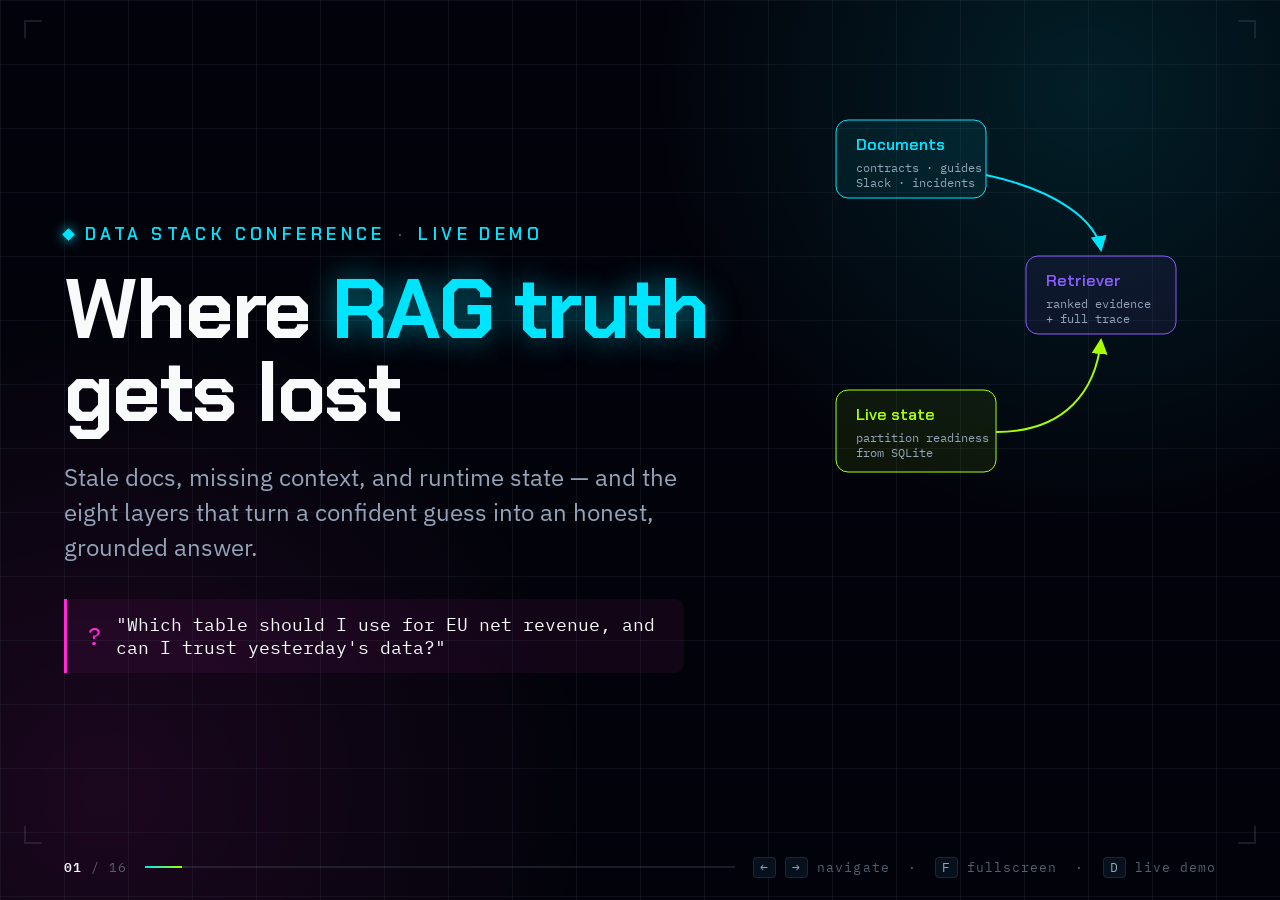
==== commit 9be3f505: "Split chunking and indexing into separate deck slides - Replace combined slideChunkIndex() with slid" ====
--- a/conference-deck/rag-truth-deck.html
+++ b/conference-deck/rag-truth-deck.html
@@ -923,7 +923,7 @@
 
 function slideWhatIsRag() {
   return `<section class="slide">
-    <p class="eyebrow">Foundation <span class="seg">·</span> 01 of 03</p>
+    <p class="eyebrow">Foundation <span class="seg">·</span> 01 of 04</p>
     <h2 class="headline">RAG = give the model <span class="hl">your evidence</span> before it answers</h2>
     <p class="subhead">A plain LLM answers from frozen training memory — fluent, but ungrounded. RAG retrieves relevant documents at query time and makes the model answer <em>from them</em>, with citations.</p>
     <div class="cols c12 body">
@@ -960,47 +960,76 @@
   </section>`;
 }
 
-function slideChunkIndex() {
+function slideChunking() {
   return `<section class="slide">
-    <p class="eyebrow">Foundation <span class="seg">·</span> 02 of 03 <span class="seg">·</span> chunking &amp; indexing</p>
-    <h2 class="headline">Before you retrieve: <span class="hl">chunk</span> the docs, then <span class="hl">index</span> them</h2>
+    <p class="eyebrow">Foundation <span class="seg">·</span> 02 of 04 <span class="seg">·</span> chunking</p>
+    <h2 class="headline">Before you retrieve: <span class="hl">chunk</span> the docs into retrievable units</h2>
     <div class="cols c-37 body">
       <figure class="figwrap">
-        <svg viewBox="0 0 440 320" role="img" aria-label="A document is chunked then indexed lexically and densely">
-          <defs><marker id="aCk" markerWidth="9" markerHeight="9" refX="7" refY="4" orient="auto"><polygon points="0,0 8,4 0,8" fill="#8a5cff"/></marker></defs>
-          <rect x="20" y="20" width="110" height="150" rx="9" fill="#0a0d19" stroke="#2a3444"/>
-          <text x="36" y="44" class="svg-label" font-size="12" fill="#93a4b8">DOCUMENT</text>
-          ${[0,1,2,3,4].map(i=>`<rect x="34" y="${56+i*20}" width="82" height="12" rx="2" fill="#1a2230"/>`).join('')}
-          <path d="M134 95 L170 95" stroke="#8a5cff" stroke-width="2" marker-end="url(#aCk)"/>
-          <text x="152" y="86" font-size="11" fill="#8a5cff" text-anchor="middle">chunk</text>
-          ${[0,1,2].map(i=>`<rect x="180" y="${34+i*48}" width="96" height="36" rx="6" fill="rgba(138,92,255,.08)" stroke="#8a5cff"/><text x="228" y="${56+i*48}" font-size="12" fill="#c4b5ff" text-anchor="middle">chunk ${i+1}</text>`).join('')}
-          <path d="M280 95 L316 95" stroke="#8a5cff" stroke-width="2" marker-end="url(#aCk)"/>
-          <rect x="322" y="30" width="100" height="44" rx="8" fill="#0a0d19" stroke="#00e5ff"/>
-          <text x="372" y="50" font-size="12" fill="#00e5ff" text-anchor="middle" class="svg-label">BM25</text>
-          <text x="372" y="65" font-size="10" fill="#93a4b8" text-anchor="middle">lexical</text>
-          <rect x="322" y="86" width="100" height="44" rx="8" fill="#0a0d19" stroke="#a6ff00"/>
-          <text x="372" y="106" font-size="12" fill="#a6ff00" text-anchor="middle" class="svg-label">DENSE</text>
-          <text x="372" y="121" font-size="10" fill="#93a4b8" text-anchor="middle">embeddings</text>
-          <text x="20" y="210" class="svg-label" font-size="12" fill="#93a4b8" letter-spacing="2">CHUNKING STRATEGIES</text>
-          ${['fixed-size + overlap','sentence / recursive','semantic (meaning-aware)'].map((t,i)=>`<text x="20" y="${232+i*22}" font-size="13" fill="#cdd6e4">• ${t}</text>`).join('')}
+        <svg viewBox="0 0 440 320" role="img" aria-label="A document is split into chunks">
+          <defs><marker id="aCh" markerWidth="9" markerHeight="9" refX="7" refY="4" orient="auto"><polygon points="0,0 8,4 0,8" fill="#8a5cff"/></marker></defs>
+          <rect x="30" y="30" width="150" height="200" rx="9" fill="#0a0d19" stroke="#2a3444"/>
+          <text x="50" y="58" class="svg-label" font-size="12" fill="#93a4b8">DOCUMENT</text>
+          ${[0,1,2,3,4,5,6].map(i=>`<rect x="48" y="${74+i*20}" width="114" height="12" rx="2" fill="#1a2230"/>`).join('')}
+          <path d="M186 130 L232 130" stroke="#8a5cff" stroke-width="2" marker-end="url(#aCh)"/>
+          <text x="209" y="120" font-size="11" fill="#8a5cff" text-anchor="middle">chunk</text>
+          ${[0,1,2].map(i=>`<rect x="244" y="${56+i*58}" width="166" height="44" rx="6" fill="rgba(138,92,255,.08)" stroke="#8a5cff"/><text x="327" y="${83+i*58}" font-size="13" fill="#c4b5ff" text-anchor="middle">chunk ${i+1}</text>`).join('')}
+          <text x="30" y="250" class="svg-label" font-size="12" fill="#93a4b8" letter-spacing="2">CHUNKING STRATEGIES</text>
+          ${['fixed-size + overlap','sentence / recursive','semantic (meaning-aware)'].map((t,i)=>`<text x="30" y="${272+i*18}" font-size="11" fill="#cdd6e4">• ${t}</text>`).join('')}
         </svg>
-        <figcaption>Split documents into retrievable units, then build the index(es) you'll search against.</figcaption>
+        <figcaption>Split documents into the units you'll actually retrieve and rank.</figcaption>
       </figure>
       <ul class="note-list">
-        <li><span class="k vi">Chunking</span><span class="v"><b>Fixed-size + overlap</b> is simple; <b>sentence / recursive</b> respects structure; <b>semantic</b> splits on meaning. Too big = noisy matches, too small = lost context.</span></li>
-        <li><span class="k">Lexical index</span><span class="v"><b>BM25 / keyword</b> — exact term matching. Fast, transparent, great for IDs and jargon like <code>fct_net_revenue_v2</code>.</span></li>
-        <li><span class="k lm">Dense index</span><span class="v"><b>Embeddings</b> in a vector store — matches meaning, catches paraphrase. Needs a model + ANN index.</span></li>
-        <li><span class="k am">Metadata</span><span class="v">Index <b>region, env, status, access</b> alongside text so you can filter the pool before ranking.</span></li>
-        <li><span class="k mg">Hybrid</span><span class="v">Run both lexical + dense and <b>fuse</b> the rankings — the usual production default.</span></li>
+        <li><span class="k vi">Why chunk</span><span class="v">Retrieval works on <b>passages</b>, not whole docs. The chunk is the unit that gets matched, ranked and handed to the model as context.</span></li>
+        <li><span class="k">Fixed-size + overlap</span><span class="v">Simplest: slice every N tokens with a sliding overlap so you don't cut mid-thought. Cheap, predictable, structure-blind.</span></li>
+        <li><span class="k lm">Sentence / recursive</span><span class="v">Split on <b>natural boundaries</b> — paragraphs, sentences, headings. Respects document structure.</span></li>
+        <li><span class="k am">Semantic</span><span class="v">Split on <b>meaning</b> — group related sentences, break where the topic shifts. Best coherence, most compute.</span></li>
+        <li><span class="k mg">The size tradeoff</span><span class="v">Too big = noisy matches &amp; wasted context. Too small = lost context. This is the dial you tune first.</span></li>
       </ul>
     </div>
     <div class="callout">In this demo: each of the 16 documents is <b>one hand-authored semantic chunk</b> — no automatic chunker — so the spotlight stays on filtering, fusion, reranking and live state.</div>
   </section>`;
 }
 
+function slideIndexing() {
+  return `<section class="slide">
+    <p class="eyebrow">Foundation <span class="seg">·</span> 03 of 04 <span class="seg">·</span> indexing</p>
+    <h2 class="headline">Then <span class="hl">index</span> the chunks so you can search them</h2>
+    <div class="cols c-37 body">
+      <figure class="figwrap">
+        <svg viewBox="0 0 440 300" role="img" aria-label="One chunk indexed lexically, densely and by metadata">
+          <defs><marker id="aIx" markerWidth="9" markerHeight="9" refX="7" refY="4" orient="auto"><polygon points="0,0 8,4 0,8" fill="#8a5cff"/></marker></defs>
+          <text x="22" y="118" class="svg-label" font-size="12" fill="#93a4b8">CHUNK</text>
+          <rect x="22" y="128" width="104" height="56" rx="8" fill="rgba(138,92,255,.08)" stroke="#8a5cff"/>
+          <text x="74" y="161" font-size="13" fill="#c4b5ff" text-anchor="middle">chunk</text>
+          <path d="M132 150 L288 56"  stroke="#8a5cff" stroke-width="1.6" fill="none" marker-end="url(#aIx)"/>
+          <path d="M132 156 L288 144" stroke="#8a5cff" stroke-width="1.6" fill="none" marker-end="url(#aIx)"/>
+          <path d="M132 162 L288 232" stroke="#8a5cff" stroke-width="1.6" fill="none" marker-end="url(#aIx)"/>
+          <rect x="292" y="28" width="138" height="56" rx="8" fill="#0a0d19" stroke="#00e5ff"/>
+          <text x="361" y="52" font-size="13" fill="#00e5ff" text-anchor="middle" class="svg-label">BM25</text>
+          <text x="361" y="70" font-size="10" fill="#93a4b8" text-anchor="middle">lexical index</text>
+          <rect x="292" y="116" width="138" height="56" rx="8" fill="#0a0d19" stroke="#a6ff00"/>
+          <text x="361" y="140" font-size="13" fill="#a6ff00" text-anchor="middle" class="svg-label">DENSE</text>
+          <text x="361" y="158" font-size="10" fill="#93a4b8" text-anchor="middle">embeddings + ANN</text>
+          <rect x="292" y="204" width="138" height="56" rx="8" fill="#0a0d19" stroke="#ff8a5c"/>
+          <text x="361" y="228" font-size="13" fill="#ff8a5c" text-anchor="middle" class="svg-label">META</text>
+          <text x="361" y="246" font-size="10" fill="#93a4b8" text-anchor="middle">region · env · status</text>
+        </svg>
+        <figcaption>One chunk lives in several indexes — build the ones you'll search against.</figcaption>
+      </figure>
+      <ul class="note-list">
+        <li><span class="k">Lexical index</span><span class="v"><b>BM25 / keyword</b> — exact term matching. Fast, transparent, great for IDs and jargon like <code>fct_net_revenue_v2</code>.</span></li>
+        <li><span class="k lm">Dense index</span><span class="v"><b>Embeddings</b> in a vector store — matches meaning, catches paraphrase. Needs a model + ANN index.</span></li>
+        <li><span class="k am">Metadata</span><span class="v">Index <b>region, env, status, access</b> alongside text so you can filter the pool before ranking.</span></li>
+      </ul>
+    </div>
+    <div class="callout">Same chunk, several indexes. <b>Lexical</b> nails exact tokens, <b>dense</b> catches paraphrase, <b>metadata</b> narrows the pool before ranking.</div>
+  </section>`;
+}
+
 function slideRetrievalRerank() {
   return `<section class="slide">
-    <p class="eyebrow">Foundation <span class="seg">·</span> 03 of 03 <span class="seg">·</span> retrieval &amp; reranking</p>
+    <p class="eyebrow">Foundation <span class="seg">·</span> 04 of 04 <span class="seg">·</span> retrieval &amp; reranking</p>
     <h2 class="headline">Retrieval is a <span class="hl">pipeline</span>, not a single lookup</h2>
     <p class="subhead">Every stage after the raw search exists to push better evidence up and worse evidence down before the model ever sees it.</p>
     <figure class="figwrap body" style="flex:1">
@@ -1247,7 +1276,8 @@
 const slides = [
   slideTitle(),
   slideWhatIsRag(),
-  slideChunkIndex(),
+  slideChunking(),
+  slideIndexing(),
   slideRetrievalRerank(),
   slideUseCase(),
   ...BUTTONS.map((b,i)=>slideButton(b,i)),
@@ -1298,6 +1328,15 @@
     fallback.style.display = "none";
     clearTimeout(fallbackTimer);
   }
+  // Same-origin demo (deck served FROM the demo server): once you click into
+  // the frame, focus lives inside it and the deck's own keydown never fires.
+  // Mirror the handler into the frame so D / Esc still return to the slides.
+  // Cross-origin demos throw on contentDocument access — that path relies on
+  // the focus-return below (mouse over the deck chrome) and the ✕ button.
+  try {
+    const doc = demoFrame.contentDocument;
+    if (doc) { doc.removeEventListener("keydown", handleKey); doc.addEventListener("keydown", handleKey); }
+  } catch { /* cross-origin: can't reach into the frame */ }
 });
 
 function loadDemo() {
@@ -1326,7 +1365,12 @@
 document.getElementById("demoClose").addEventListener("click", closeDemo);
 document.getElementById("demoReload").addEventListener("click", loadDemo);
 
-document.addEventListener("keydown", (e) => {
+// Cross-origin fallback: while the demo iframe holds focus, the deck can't see
+// key presses. The top bar is part of the DECK (outside the frame), so moving
+// the pointer onto it hands focus back — then D / Esc reach the slides again.
+document.getElementById("demoBar").addEventListener("pointerenter", () => window.focus());
+
+function handleKey(e) {
   const k = e.key.toLowerCase();
   if (k === "d") { e.preventDefault(); toggleDemo(); return; }
   if (e.key === "Escape") { if (demoOpen) { e.preventDefault(); closeDemo(); } return; }
@@ -1341,7 +1385,8 @@
   else if (e.key === "ArrowLeft" || e.key === "PageUp") { e.preventDefault(); prev(); }
   else if (e.key === "Home") { show(0); }
   else if (e.key === "End") { show(total - 1); }
-});
+}
+document.addEventListener("keydown", handleKey);
 
 // click to advance (ignore clicks on the HUD / left third = back)
 document.getElementById("viewport").addEventListener("click", (e) => {
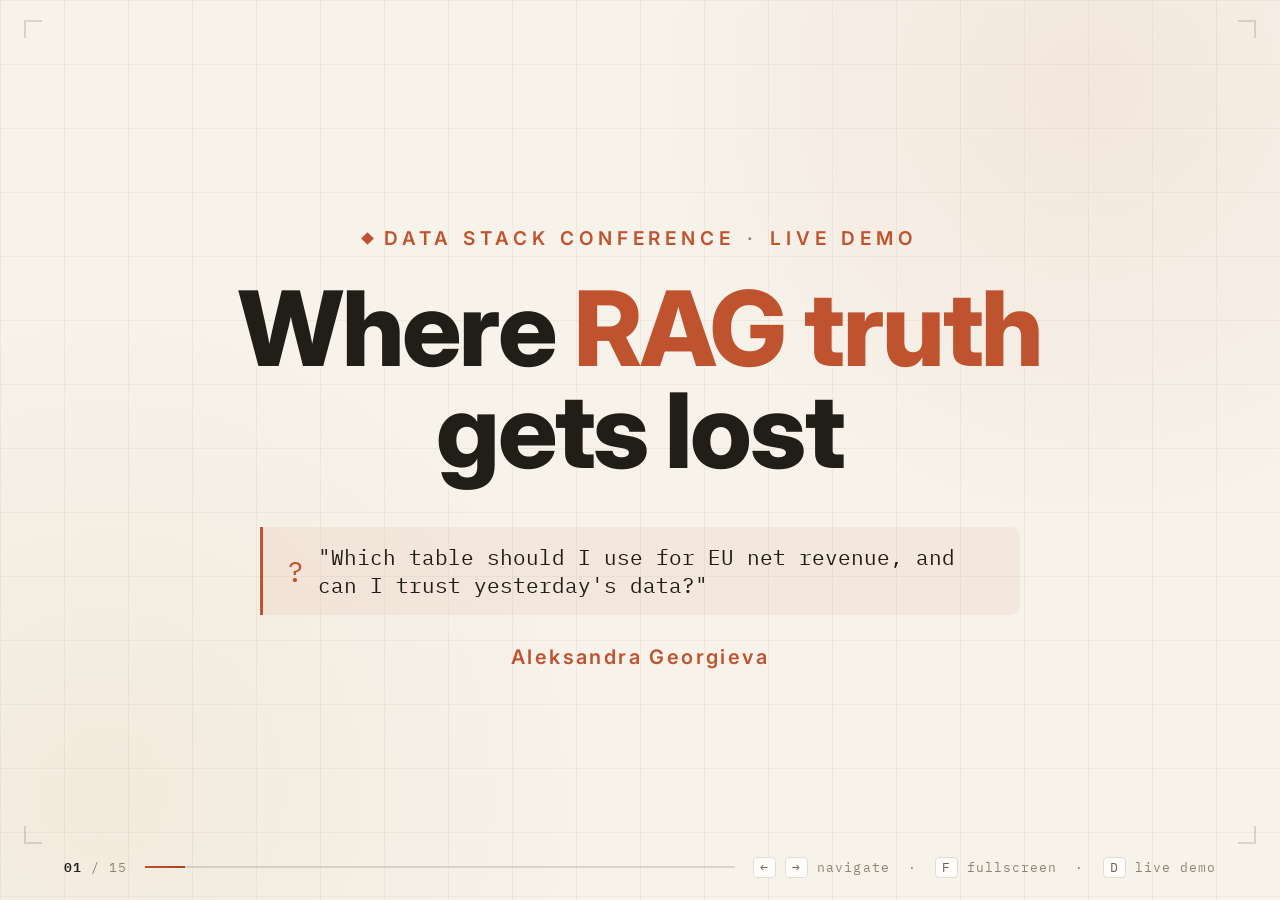
==== commit 2395fef8: "ui brightening" ====
--- a/conference-deck/rag-truth-deck.html
+++ b/conference-deck/rag-truth-deck.html
@@ -6,27 +6,31 @@
 <meta name="viewport" content="width=device-width, initial-scale=1" />
 <link rel="preconnect" href="https://fonts.googleapis.com" />
 <link rel="preconnect" href="https://fonts.gstatic.com" crossorigin />
-<link rel="stylesheet" href="https://fonts.googleapis.com/css2?family=Chakra+Petch:wght@500;600;700&family=IBM+Plex+Mono:wght@400;500;600&family=IBM+Plex+Sans:wght@400;500;600;700&display=swap" />
+<link rel="stylesheet" href="https://fonts.googleapis.com/css2?family=IBM+Plex+Mono:wght@400;500;600&family=Inter:wght@400;500;600;700;800&display=swap" />
 
 <style>
   :root {
-    --bg: #02030a;
-    --panel: #07111e;
-    --panel-2: #0a0d19;
-    --line: rgba(84, 96, 112, 0.28);
-    --grid: rgba(84, 96, 112, 0.14);
-    --cyan: #00e5ff;
-    --magenta: #ff2bd6;
-    --lime: #a6ff00;
-    --amber: #ffd166;
-    --red: #ff3b5f;
-    --violet: #8a5cff;
-    --white: #f8fafc;
-    --muted: #93a4b8;
-    --dim: #546070;
+    /* warm-editorial light theme */
+    --bg: #f7f2ea;          /* warm paper */
+    --panel: #fffdf9;       /* card / warm white */
+    --panel-2: #efe9dd;     /* inset / tint */
+    --line: rgba(61, 52, 40, 0.16);
+    --grid: rgba(61, 52, 40, 0.05);
+    --accent: #c0532f;      /* terracotta — chrome accent */
+    --accent-ink: #a8431f;  /* deeper terracotta for highlights */
+    /* retoned semantic hues (deepened for ink-on-paper) */
+    --cyan: #0e7d94;        /* retrieve / canonical / right table */
+    --magenta: #a52c75;     /* authority / policy */
+    --lime: #4f7314;        /* live state / grounded / ready */
+    --amber: #9a6a00;       /* rerank / refined / warn */
+    --red: #c0392b;         /* deprecated / wrong */
+    --violet: #8a5a9e;      /* index / expansion / generate */
+    --white: #211d17;       /* primary ink */
+    --muted: #6a6153;       /* secondary ink */
+    --dim: #8d8472;         /* tertiary ink */
     --mono: "IBM Plex Mono", ui-monospace, Menlo, monospace;
-    --sans: "IBM Plex Sans", system-ui, sans-serif;
-    --disp: "Chakra Petch", var(--sans);
+    --sans: "Inter", system-ui, sans-serif;
+    --disp: "Inter", var(--sans);
   }
 
   * { box-sizing: border-box; }
@@ -49,8 +53,8 @@
     background:
       linear-gradient(var(--grid) 1px, transparent 1px),
       linear-gradient(90deg, var(--grid) 1px, transparent 1px),
-      radial-gradient(circle at 85% 10%, rgba(0, 229, 255, 0.12), transparent 32%),
-      radial-gradient(circle at 8% 88%, rgba(255, 43, 214, 0.1), transparent 34%),
+      radial-gradient(circle at 85% 10%, rgba(192, 83, 47, 0.07), transparent 32%),
+      radial-gradient(circle at 8% 88%, rgba(154, 106, 0, 0.06), transparent 34%),
       var(--bg);
     background-size: 64px 64px, 64px 64px, auto, auto, auto;
   }
@@ -91,7 +95,7 @@
     font-size: 16px;
     letter-spacing: 0.26em;
     text-transform: uppercase;
-    color: var(--cyan);
+    color: var(--accent);
     display: flex;
     align-items: center;
     gap: 12px;
@@ -101,14 +105,13 @@
     content: "";
     width: 9px; height: 9px;
     background: currentColor;
-    box-shadow: 0 0 12px currentColor;
     transform: rotate(45deg);
   }
   .eyebrow .seg { color: var(--dim); letter-spacing: 0.26em; }
 
   h2.headline {
     font-family: var(--disp);
-    font-weight: 700;
+    font-weight: 800;
     font-size: 46px;
     line-height: 1.02;
     margin: 0;
@@ -116,7 +119,7 @@
     text-wrap: balance;
     letter-spacing: -0.01em;
   }
-  .headline .hl { color: var(--cyan); }
+  .headline .hl { color: var(--accent-ink); }
   .headline .hl.lime { color: var(--lime); }
   .headline .hl.mag { color: var(--magenta); }
   .headline .hl.red { color: var(--red); }
@@ -160,10 +163,9 @@
   #progress i {
     position: absolute;
     inset: 0 auto 0 0;
-    background: linear-gradient(90deg, var(--cyan), var(--lime));
+    background: linear-gradient(90deg, var(--accent), var(--accent-ink));
     width: 0;
     transition: width 0.5s ease;
-    box-shadow: 0 0 10px var(--cyan);
   }
   #counter b { color: var(--white); font-weight: 600; }
   #hint { color: var(--dim); }
@@ -204,64 +206,59 @@
   .mono { font-family: var(--mono); }
   code, .code {
     font-family: var(--mono);
-    background: rgba(0, 229, 255, 0.08);
-    border: 1px solid rgba(0, 229, 255, 0.2);
+    background: rgba(192, 83, 47, 0.09);
+    border: 1px solid rgba(192, 83, 47, 0.26);
     border-radius: 5px;
     padding: 1px 6px;
     font-size: 0.86em;
-    color: var(--cyan);
+    color: var(--accent-ink);
   }
   .cite {
     font-family: var(--mono);
     font-size: 0.82em;
     color: var(--lime);
-    background: rgba(166, 255, 0, 0.1);
+    background: rgba(79,115,20,0.1);
     border-radius: 4px;
     padding: 0 4px;
   }
 
   /* ===== Slide 1 — title ========================================= */
-  .title-slide { justify-content: center; }
-  .title-slide .eyebrow { font-size: 17px; }
+  .title-slide { justify-content: center; align-items: center; text-align: center; }
+  .title-slide .eyebrow { font-size: 19px; justify-content: center; }
   .big-title {
     font-family: var(--disp);
-    font-weight: 700;
-    font-size: 84px;
+    font-weight: 800;
+    font-size: 104px;
     line-height: 0.98;
     letter-spacing: -0.02em;
-    margin: 10px 0 0;
-    max-width: 900px;
-  }
-  .big-title .glow { color: var(--cyan); text-shadow: 0 0 30px rgba(0, 229, 255, 0.5); }
-  .title-slide .lead {
-    margin: 26px 0 0;
-    font-size: 24px;
-    color: var(--muted);
-    max-width: 620px;
-    line-height: 1.45;
-  }
-  .title-pipe {
-    position: absolute;
-    right: 64px;
-    top: 50%;
-    transform: translateY(-50%);
-    width: 420px;
-  }
+    margin: 14px 0 0;
+    max-width: 1100px;
+  }
+  .big-title .glow { color: var(--accent); }
   .title-q {
-    margin-top: 34px;
+    margin-top: 46px;
     display: inline-flex;
     align-items: center;
     gap: 14px;
-    padding: 14px 20px;
-    border-left: 3px solid var(--magenta);
-    background: rgba(255, 43, 214, 0.06);
+    padding: 16px 24px;
+    border-left: 3px solid var(--accent);
+    background: rgba(192, 83, 47, 0.07);
     border-radius: 0 10px 10px 0;
     font-family: var(--mono);
-    font-size: 18px;
+    font-size: 21px;
     color: var(--white);
-    max-width: 620px;
-  }
-  .title-q .qmark { color: var(--magenta); font-size: 25px; }
+    max-width: 760px;
+    text-align: left;
+  }
+  .title-q .qmark { color: var(--accent); font-size: 28px; }
+  .byline {
+    margin: 30px 0 0;
+    font-family: var(--disp);
+    font-weight: 600;
+    font-size: 20px;
+    letter-spacing: 0.12em;
+    color: var(--accent);
+  }
 
   /* ===== generic two-column body ================================= */
   .cols {
@@ -308,11 +305,11 @@
     flex: none;
     font-family: var(--disp);
     font-weight: 700;
-    font-size: 14px;
+    font-size: 16px;
     letter-spacing: 0.14em;
     text-transform: uppercase;
     color: var(--cyan);
-    width: 128px;
+    width: 140px;
     padding-top: 2px;
   }
   .note-list li .k.vi { color: var(--violet); }
@@ -325,8 +322,8 @@
   .callout {
     margin-top: auto;
     padding: 14px 18px;
-    border: 1px dashed rgba(255, 209, 102, 0.4);
-    background: rgba(255, 209, 102, 0.06);
+    border: 1px dashed rgba(176,116,0,0.4);
+    background: rgba(176,116,0,0.06);
     border-radius: 10px;
     font-size: 17px;
     color: var(--amber);
@@ -372,8 +369,8 @@
   .step.active {
     opacity: 1;
     border-color: var(--accent, var(--cyan));
-    background: color-mix(in srgb, var(--accent, var(--cyan)) 14%, var(--panel-2));
-    box-shadow: 0 0 0 1px var(--accent, var(--cyan)), 0 0 24px -6px var(--accent, var(--cyan));
+    background: color-mix(in srgb, var(--accent, var(--cyan)) 12%, var(--panel));
+    box-shadow: 0 0 0 1px var(--accent, var(--cyan)), 0 6px 16px -8px rgba(40, 30, 20, 0.3);
   }
   .step.active .n, .step.active .nm { color: var(--accent, var(--cyan)); }
   .step.active::after {
@@ -382,7 +379,6 @@
     left: 0; right: 0; bottom: 0;
     height: 3px;
     background: var(--accent, var(--cyan));
-    box-shadow: 0 0 12px var(--accent, var(--cyan));
   }
 
   .bslide-body { display: grid; grid-template-columns: 1fr 1fr; gap: 26px; flex: 1; min-height: 0; }
@@ -437,11 +433,11 @@
     border-radius: 20px;
     border: 1px solid currentColor;
   }
-  .verdict.bad { color: var(--red); background: rgba(255, 59, 95, 0.12); }
-  .verdict.warn { color: var(--amber); background: rgba(255, 209, 102, 0.12); }
-  .verdict.ok { color: var(--cyan); background: rgba(0, 229, 255, 0.12); }
-  .verdict.good { color: var(--lime); background: rgba(166, 255, 0, 0.12); }
-  .verdict.mag { color: var(--magenta); background: rgba(255, 43, 214, 0.12); }
+  .verdict.bad { color: var(--red); background: rgba(192,57,43,0.12); }
+  .verdict.warn { color: var(--amber); background: rgba(176,116,0,0.12); }
+  .verdict.ok { color: var(--cyan); background: rgba(14,125,148,0.12); }
+  .verdict.good { color: var(--lime); background: rgba(79,115,20,0.12); }
+  .verdict.mag { color: var(--magenta); background: rgba(165,44,117,0.12); }
 
   .ac-answer {
     padding: 16px 18px;
@@ -452,7 +448,7 @@
     min-height: 0;
   }
   .ac-answer .tbl { font-family: var(--mono); color: var(--cyan); font-weight: 600; }
-  .ac-answer .tbl.dep { color: var(--red); text-decoration: line-through; text-decoration-color: rgba(255,59,95,.6); }
+  .ac-answer .tbl.dep { color: var(--red); text-decoration: line-through; text-decoration-color: rgba(192,57,43,.6); }
   .ac-answer .hot { color: var(--amber); font-weight: 600; }
 
   .metrics {
@@ -464,8 +460,8 @@
   .metric + .metric { border-left: 1px solid var(--line); }
   .metric .tag { font-size: 11px; }
   .conf-row { display: flex; align-items: center; gap: 10px; margin-top: 8px; }
-  .conf-track { flex: 1; height: 7px; border-radius: 4px; background: rgba(255,255,255,0.08); overflow: hidden; }
-  .conf-track i { display: block; height: 100%; border-radius: 4px; background: linear-gradient(90deg, var(--cyan), var(--lime)); box-shadow: 0 0 10px rgba(0,229,255,.5); transition: width .5s; }
+  .conf-track { flex: 1; height: 7px; border-radius: 4px; background: rgba(40, 30, 20, 0.1); overflow: hidden; }
+  .conf-track i { display: block; height: 100%; border-radius: 4px; background: linear-gradient(90deg, var(--cyan), var(--lime)); transition: width .5s; }
   .conf-num { font-family: var(--disp); font-weight: 700; font-size: 22px; min-width: 60px; }
   .rank-val { font-family: var(--disp); font-weight: 700; font-size: 24px; margin-top: 6px; }
   .rank-val small { font-size: 14px; color: var(--muted); font-weight: 500; letter-spacing: .05em; }
@@ -474,7 +470,7 @@
   .delta .flat { color: var(--dim); }
 
   /* corpus grid (slide 5) */
-  .corpus { display: grid; grid-template-columns: repeat(4, 1fr); gap: 9px; }
+  .corpus { display: grid; grid-template-columns: repeat(4, 1fr); gap: 11px; }
   .doc {
     border: 1px solid var(--line);
     border-radius: 8px;
@@ -484,20 +480,30 @@
   .doc .did { font-family: var(--mono); font-size: 12px; color: var(--muted); }
   .doc .dt { font-size: 13.5px; margin-top: 2px; line-height: 1.2; color: var(--white); }
   .doc .ds { font-family: var(--disp); font-size: 10px; letter-spacing: .12em; text-transform: uppercase; margin-top: 5px; }
-  .doc.dep { border-color: rgba(255,59,95,.5); background: rgba(255,59,95,.07); }
+  .doc.dep { border-color: rgba(192,57,43,.5); background: rgba(192,57,43,.07); }
   .doc.dep .ds { color: var(--red); }
-  .doc.key { border-color: rgba(0,229,255,.5); background: rgba(0,229,255,.07); }
+  .doc.key { border-color: rgba(14,125,148,.5); background: rgba(14,125,148,.07); }
   .doc.key .ds { color: var(--cyan); }
-  .doc.pol { border-color: rgba(166,255,0,.4); }
+  .doc.pol { border-color: rgba(79,115,20,.4); }
   .doc.pol .ds { color: var(--lime); }
   .doc .ds.act { color: var(--dim); }
+  /* de-emphasize the non-key docs so the eye lands on contracts vs. traps */
+  .doc.pol, .doc.act { opacity: .4; filter: saturate(.55); padding: 5px 7px; }
+  .doc.pol .dt, .doc.act .dt { font-size: 11.5px; }
+  .doc.pol .did, .doc.act .did { font-size: 10.5px; }
+  .doc.pol .ds, .doc.act .ds { font-size: 9px; margin-top: 3px; }
+  /* a needed-later doc: brought partway forward */
+  .doc.fwd { opacity: .82; filter: saturate(.85); padding: 7px 8px; }
+  .doc.fwd .dt { font-size: 12.5px; }
+  .doc.fwd .did { font-size: 11px; }
+  .doc.fwd .ds { font-size: 9.5px; }
 
   .legend { display: flex; gap: 18px; margin-top: 14px; font-size: 14px; color: var(--muted); font-family: var(--mono); }
   .legend span { display: inline-flex; align-items: center; gap: 7px; }
   .legend i { width: 11px; height: 11px; border-radius: 3px; border: 1px solid; }
-  .legend i.dep { border-color: var(--red); background: rgba(255,59,95,.2); }
-  .legend i.key { border-color: var(--cyan); background: rgba(0,229,255,.2); }
-  .legend i.pol { border-color: var(--lime); background: rgba(166,255,0,.2); }
+  .legend i.dep { border-color: var(--red); background: rgba(192,57,43,.2); }
+  .legend i.key { border-color: var(--cyan); background: rgba(14,125,148,.2); }
+  .legend i.pol { border-color: var(--lime); background: rgba(79,115,20,.2); }
 
   .pillrow { display: flex; flex-wrap: wrap; gap: 10px; margin-top: 4px; }
   .pill {
@@ -511,7 +517,7 @@
     border: 1px solid var(--line);
     color: var(--muted);
   }
-  .pill.on { color: var(--bg); }
+  .pill.on { color: #fff; background: var(--accent); border-color: var(--accent); }
 
   /* takeaway pillars */
   .pillars { display: grid; grid-template-columns: repeat(4, 1fr); gap: 14px; margin-top: 20px; }
@@ -519,8 +525,8 @@
   .pillar .pn { font-family: var(--disp); font-weight: 700; font-size: 17px; letter-spacing: .04em; }
   .pillar .pd { font-size: 15px; color: var(--muted); margin-top: 6px; line-height: 1.35; }
 
-  svg text { font-family: var(--mono); }
-  .svg-label { font-family: var(--disp); font-weight: 600; }
+  svg text { font-family: var(--sans); font-weight: 500; }
+  .svg-label { font-family: var(--disp); font-weight: 700; }
 
   /* live-demo overlay */
   #demoOverlay {
@@ -543,7 +549,7 @@
   }
   #demoBar .db-title::before {
     content: ""; width: 9px; height: 9px; border-radius: 50%;
-    background: var(--lime); box-shadow: 0 0 10px var(--lime);
+    background: var(--lime);
   }
   #demoBar .db-hint { color: var(--muted); }
   #demoBar .db-url { color: var(--cyan); font-size: 12px; opacity: .8; }
@@ -596,9 +602,9 @@
 /* ======================================================================
    DATA — the real demo output, captured by running scripts/demo.py
    ====================================================================== */
-const CONF  = [32, 38, 60, 66, 67, 82, 94, 99];
-const RANK  = ["#4", "#3", "#2", "#1", "#1", "#1", "#1", "#1"];
-const CORR  = [0, 0, 60, 60, 60, 80, 100, 100];
+const CONF  = [32, 60, 66, 67, 82, 94, 99];
+const RANK  = ["#4", "#2", "#1", "#1", "#1", "#1", "#1"];
+const CORR  = [0, 60, 60, 60, 80, 100, 100];
 
 const BUTTONS = [
   {
@@ -613,29 +619,18 @@
     cap: "A deprecated 2024 guide and an old Slack message outrank the live contract.",
   },
   {
-    n: 2, key: "indexing", name: "Indexing", accent: "var(--violet)",
-    sub: "Index the title, metadata and body together as one searchable chunk — a richer surface to match against.",
-    addedTag: "+ Indexing",
-    added: "Each doc is indexed as <b>title + metadata + text</b>, not just raw body. Better matching — but stale docs are still in the pool.",
-    verdict: "Still wrong", vclass: "bad",
-    answer: 'Use <span class="tbl dep">finance.daily_revenue</span> [01_legacy] — it is the top source retrieved. The canonical contract [02_contract] climbed to position&nbsp;3. <span class="hot">Yesterday\'s data is ready to use.</span>',
-    delta: 'contract <span class="up">#4 → #3</span> · still outranked',
-    mech: mechIndexing(),
-    cap: "Richer index lifts the contract one place — the deprecated guide still wins.",
+    n: 2, key: "index_filter", name: "Index + filter", accent: "var(--cyan)",
+    sub: "Index the title, metadata and body as one searchable chunk, then restrict retrieval to the user's real scope: EU · prod · active · internal. Deprecated sources are excluded before ranking.",
+    addedTag: "+ Index + metadata filter",
+    added: "Index every doc as <b>title + metadata + text</b> for a richer match surface, then keep only <b>EU / prod / active / internal</b> docs. The deprecated guide and old Slack shortcut are <b>filtered out entirely</b>.",
+    verdict: "Right table", vclass: "ok",
+    answer: 'Use <span class="tbl">finance.fct_net_revenue_v2</span> [02_contract] — the canonical contract climbed to position&nbsp;2, above the stale guides. Values are local currency: convert before cross-currency EU totals [04_metric]. Nothing retrieved confirms yesterday\'s freshness.',
+    delta: 'contract <span class="up">#4 → #2</span> · stale guides dropped',
+    mech: mechIndexFilter(),
+    cap: "A richer index plus scoping removes the two deprecated sources — the answer flips to the right table.",
   },
   {
-    n: 3, key: "metadata", name: "Metadata filter", accent: "var(--cyan)",
-    sub: "Restrict retrieval to the user's real scope: EU · prod · active · internal. Deprecated sources are excluded before ranking.",
-    addedTag: "+ Metadata filter",
-    added: "Keep only <b>EU / prod / active / internal</b> docs. The deprecated guide and old Slack shortcut are <b>filtered out entirely</b>.",
-    verdict: "Right table", vclass: "ok",
-    answer: 'Use <span class="tbl">finance.fct_net_revenue_v2</span> [02_contract] — the canonical contract climbed to position&nbsp;2, above the stale guides. Values are local currency: convert before cross-currency EU totals [04_metric]. Nothing retrieved confirms yesterday\'s freshness.',
-    delta: 'contract <span class="up">#3 → #2</span> · stale guides dropped',
-    mech: mechMetadata(),
-    cap: "Scoping removes the two deprecated sources — the answer flips to the right table.",
-  },
-  {
-    n: 4, key: "rewrite", name: "Query expansion", accent: "var(--violet)",
+    n: 3, key: "rewrite", name: "Query expansion", accent: "var(--violet)",
     sub: "Add domain vocabulary the user didn't type — contract, VAT, refunds, FX, completeness — and fuse the result sets.",
     addedTag: "+ Query expansion",
     added: "Expand the query with <b>domain terms</b> (contract, VAT, refunds, currency, completeness) and fuse rankings with reciprocal rank fusion.",
@@ -646,7 +641,7 @@
     cap: "Domain expansion pulls the contract and metric definition to the top.",
   },
   {
-    n: 5, key: "rerank", name: "Reranking", accent: "var(--amber)",
+    n: 4, key: "rerank", name: "Reranking", accent: "var(--amber)",
     sub: "Re-score the top candidates by evidence quality — a cross-encoder (neural) or a deterministic reranker (offline).",
     addedTag: "+ Reranking",
     added: "Re-score the shortlist by <b>evidence quality</b>: active contracts up, deprecated down, policies that answer the question up.",
@@ -657,7 +652,7 @@
     cap: "Reranking cleans the shortlist; the contract stays first, weak evidence sinks.",
   },
   {
-    n: 6, key: "authority", name: "Authority policy", accent: "var(--magenta)",
+    n: 5, key: "authority", name: "Authority policy", accent: "var(--magenta)",
     sub: "When sources conflict, authority decides: contract ▸ migration ▸ policy ▸ incident ▸ catalog ▸ Slack ▸ snapshot.",
     addedTag: "+ Authority policy",
     added: "Apply a <b>source-authority order</b> after relevance. Governance docs — the <b>freshness policy</b> — now surface in the evidence.",
@@ -668,7 +663,7 @@
     cap: "Authority lifts governance: the freshness policy appears and flags the open question.",
   },
   {
-    n: 7, key: "live", name: "Add live check", accent: "var(--lime)",
+    n: 6, key: "live", name: "Add live check", accent: "var(--lime)",
     sub: "Same retrieval. Now run a parameterized SQL query against operational state for the requested business date.",
     addedTag: "+ Live partition check",
     added: "A fixed, parameterized SQL read of <b>partition readiness</b> at query time. Docs explain meaning; <b>live state</b> decides applicability.",
@@ -679,7 +674,7 @@
     cap: "Correct table, but a live check blocks it: Germany's partition is incomplete.",
   },
   {
-    n: 8, key: "complete", name: "Data lands", accent: "var(--lime)",
+    n: 7, key: "complete", name: "Data lands", accent: "var(--lime)",
     sub: "Nothing in the pipeline changes. Only the operational state flips: Germany's partition lands as complete.",
     addedTag: "No pipeline change — state flips",
     added: "We did <b>not</b> touch retrieval or any document. We flipped <b>operational state</b> (DE → complete). The answer changes because the world changed.",
@@ -701,191 +696,197 @@
 
 function mechNaive() {
   return `<svg viewBox="0 0 560 300" role="img" aria-label="Raw BM25 ranks a deprecated guide first">
-    ${arrowDefs('aN', '#ff3b5f')}
-    <text x="20" y="28" class="svg-label" font-size="14" fill="#93a4b8" letter-spacing="2">16 DOCS · UNFILTERED</text>
+    ${arrowDefs('aN', '#c0392b')}
+    <text x="20" y="28" class="svg-label" font-size="15" fill="#6a6153" letter-spacing="2">16 DOCS · UNFILTERED</text>
     <g>
-      ${[0,1,2,3,4,5,6,7].map((i)=>{const x=20+(i%4)*58,y=44+Math.floor(i/4)*34;const dep=i===0||i===3;return `<rect x="${x}" y="${y}" width="50" height="26" rx="4" fill="${dep?'rgba(255,59,95,.15)':'#0a0d19'}" stroke="${dep?'#ff3b5f':'#2a3444'}"/>`;}).join('')}
-      <text x="250" y="80" font-size="13" fill="#546070">…</text>
+      ${[0,1,2,3,4,5,6,7].map((i)=>{const x=20+(i%4)*58,y=44+Math.floor(i/4)*34;const dep=i===0||i===3;return `<rect x="${x}" y="${y}" width="50" height="26" rx="4" fill="${dep?'rgba(192,57,43,.15)':'#ffffff'}" stroke="${dep?'#c0392b':'#d7cfc0'}"/>`;}).join('')}
+      <text x="250" y="80" font-size="14" fill="#8d8472">…</text>
     </g>
-    <line x1="20" y1="150" x2="540" y2="150" stroke="#2a3444" stroke-dasharray="3 4"/>
-    <text x="20" y="172" class="svg-label" font-size="14" fill="#ff3b5f" letter-spacing="2">BM25 RANKING →</text>
+    <line x1="20" y1="150" x2="540" y2="150" stroke="#d7cfc0" stroke-dasharray="3 4"/>
+    <text x="20" y="172" class="svg-label" font-size="15" fill="#c0392b" letter-spacing="2">BM25 RANKING →</text>
     ${[
-      ['#1  01_legacy','deprecated guide','#ff3b5f',188],
-      ['#2  07_slack_old','deprecated Slack','#ff3b5f',222],
-      ['#4  02_contract','the real contract','#546070',256],
+      ['#1  01_legacy','deprecated guide','#c0392b',188],
+      ['#2  07_slack_old','deprecated Slack','#c0392b',222],
+      ['#4  02_contract','the real contract','#8d8472',256],
     ].map(([a,b,c,y])=>`
-      <rect x="20" y="${y}" width="300" height="26" rx="5" fill="${c==='#ff3b5f'?'rgba(255,59,95,.12)':'#0a0d19'}" stroke="${c}"/>
-      <text x="32" y="${+y+17}" font-size="14" fill="${c==='#546070'?'#f8fafc':c}" font-weight="600">${a}</text>
-      <text x="172" y="${+y+17}" font-size="13" fill="#93a4b8">${b}</text>
+      <rect x="20" y="${y}" width="300" height="26" rx="5" fill="${c==='#c0392b'?'rgba(192,57,43,.12)':'#ffffff'}" stroke="${c}"/>
+      <text x="32" y="${+y+17}" font-size="15" fill="${c==='#8d8472'?'#211d17':c}" font-weight="600">${a}</text>
+      <text x="172" y="${+y+17}" font-size="14" fill="#6a6153">${b}</text>
     `).join('')}
-    <path d="M335 201 L430 201" stroke="#ff3b5f" stroke-width="2" marker-end="url(#aN)"/>
-    <rect x="434" y="184" width="106" height="36" rx="7" fill="rgba(255,59,95,.12)" stroke="#ff3b5f"/>
-    <text x="487" y="200" font-size="12" fill="#ff3b5f" text-anchor="middle" class="svg-label">ANSWER =</text>
-    <text x="487" y="214" font-size="11" fill="#f8fafc" text-anchor="middle">rank #1</text>
+    <path d="M335 201 L430 201" stroke="#c0392b" stroke-width="2" marker-end="url(#aN)"/>
+    <rect x="434" y="184" width="106" height="36" rx="7" fill="rgba(192,57,43,.12)" stroke="#c0392b"/>
+    <text x="487" y="200" font-size="13" fill="#c0392b" text-anchor="middle" class="svg-label">ANSWER =</text>
+    <text x="487" y="214" font-size="13" fill="#211d17" text-anchor="middle">rank #1</text>
   </svg>`;
 }
 
-function mechIndexing() {
-  return `<svg viewBox="0 0 560 300" role="img" aria-label="Document indexed as title plus metadata plus text">
-    ${arrowDefs('aI', '#8a5cff')}
-    <rect x="20" y="60" width="190" height="180" rx="10" fill="#07111e" stroke="#2a3444"/>
-    <text x="36" y="88" class="svg-label" font-size="13" fill="#93a4b8" letter-spacing="2">RAW DOC</text>
-    <rect x="36" y="100" width="158" height="30" rx="5" fill="#0a0d19" stroke="#2a3444"/>
-    <text x="46" y="120" font-size="13" fill="#546070">body text only</text>
-    <path d="M224 150 L286 150" stroke="#8a5cff" stroke-width="2" marker-end="url(#aI)"/>
-    <text x="255" y="140" font-size="12" fill="#8a5cff" text-anchor="middle">index</text>
-    <rect x="300" y="40" width="250" height="220" rx="10" fill="rgba(138,92,255,.08)" stroke="#8a5cff"/>
-    <text x="318" y="68" class="svg-label" font-size="13" fill="#8a5cff" letter-spacing="2">SEARCHABLE CHUNK</text>
+function mechNaiveRankingOnly() {
+  return `<svg viewBox="0 0 560 300" role="img" aria-label="Raw BM25 ranking of deprecated guides">
+    <text x="20" y="44" class="svg-label" font-size="15" fill="#c0392b" letter-spacing="2">BM25 RANKING →</text>
     ${[
-      ['title','EU net revenue data contract'],
-      ['metadata','EU · prod · active · internal'],
-      ['text','Canonical: fct_net_revenue_v2 …'],
-    ].map(([k,v],i)=>`
-      <rect x="316" y="${86+i*52}" width="226" height="42" rx="6" fill="#0a0d19" stroke="#3a3060"/>
-      <text x="328" y="${104+i*52}" font-size="12" fill="#8a5cff" class="svg-label" letter-spacing="1">${k.toUpperCase()}</text>
-      <text x="328" y="${120+i*52}" font-size="11" fill="#cdd6e4">${v}</text>
+      ['#1  01_legacy','deprecated guide','#c0392b',72],
+      ['#2  07_slack_old','deprecated Slack','#c0392b',120],
+      ['#4  02_contract','the real contract','#8d8472',168],
+    ].map(([a,b,c,y])=>`
+      <rect x="20" y="${y}" width="300" height="26" rx="5" fill="${c==='#c0392b'?'rgba(192,57,43,.12)':'#ffffff'}" stroke="${c}"/>
+      <text x="32" y="${+y+17}" font-size="15" fill="${c==='#8d8472'?'#211d17':c}" font-weight="600">${a}</text>
+      <text x="172" y="${+y+17}" font-size="14" fill="#6a6153">${b}</text>
     `).join('')}
   </svg>`;
 }
 
-function mechMetadata() {
-  return `<svg viewBox="0 0 560 300" role="img" aria-label="Metadata filter rejects deprecated documents">
-    ${arrowDefs('aM', '#00e5ff')}
-    <text x="20" y="30" class="svg-label" font-size="14" fill="#93a4b8" letter-spacing="2">16 DOCS</text>
-    ${[0,1,2,3,4,5].map(i=>`<rect x="20" y="${46+i*22}" width="110" height="16" rx="3" fill="#0a0d19" stroke="#2a3444"/>`).join('')}
-    <path d="M140 110 L196 110" stroke="#00e5ff" stroke-width="2" marker-end="url(#aM)"/>
-    <polygon points="210,54 330,54 300,120 240,120" fill="rgba(0,229,255,.08)" stroke="#00e5ff"/>
-    <text x="270" y="88" font-size="12" fill="#00e5ff" text-anchor="middle" class="svg-label">EU · PROD</text>
-    <text x="270" y="104" font-size="12" fill="#00e5ff" text-anchor="middle" class="svg-label">ACTIVE · INT</text>
-    <path d="M300 128 L300 170" stroke="#00e5ff" stroke-width="2" marker-end="url(#aM)"/>
-    <text x="330" y="92" font-size="13" fill="#546070">filter</text>
-    <rect x="236" y="178" width="130" height="30" rx="6" fill="rgba(0,229,255,.1)" stroke="#00e5ff"/>
-    <text x="301" y="198" font-size="13" fill="#00e5ff" text-anchor="middle" font-weight="600">scoped pool</text>
-    <g>
-      <rect x="396" y="60" width="150" height="40" rx="7" fill="rgba(255,59,95,.1)" stroke="#ff3b5f"/>
-      <text x="408" y="78" font-size="13" fill="#ff3b5f" font-weight="600">01_legacy ✕</text>
-      <text x="408" y="92" font-size="11" fill="#93a4b8">deprecated → rejected</text>
-      <rect x="396" y="108" width="150" height="40" rx="7" fill="rgba(255,59,95,.1)" stroke="#ff3b5f"/>
-      <text x="408" y="126" font-size="13" fill="#ff3b5f" font-weight="600">07_slack_old ✕</text>
-      <text x="408" y="140" font-size="11" fill="#93a4b8">deprecated → rejected</text>
-    </g>
-    <path d="M300 193 L420 193" stroke="#00e5ff" stroke-width="2" marker-end="url(#aM)"/>
-    <rect x="424" y="176" width="120" height="34" rx="7" fill="#0a0d19" stroke="#00e5ff"/>
-    <text x="484" y="197" font-size="13" fill="#f8fafc" text-anchor="middle">02_contract ↑</text>
+function mechIndexFilter() {
+  return `<svg viewBox="0 0 560 300" role="img" aria-label="Each document is indexed as title plus metadata plus text, then the pool is filtered to EU prod active internal, rejecting deprecated sources and surfacing the canonical contract">
+    ${arrowDefs('aIFv', '#8a5a9e')}${arrowDefs('aIFc', '#0e7d94')}
+    <text x="20" y="26" class="svg-label" font-size="13" fill="#8a5a9e" letter-spacing="2">1 · INDEX</text>
+    <text x="322" y="26" class="svg-label" font-size="13" fill="#0e7d94" letter-spacing="2">2 · FILTER</text>
+    <line x1="306" y1="34" x2="306" y2="278" stroke="#e7e0d2" stroke-dasharray="3 5"/>
+
+    <rect x="16" y="92" width="78" height="92" rx="8" fill="#ffffff" stroke="#d7cfc0"/>
+    <text x="27" y="116" class="svg-label" font-size="11" fill="#6a6153" letter-spacing="1">RAW DOC</text>
+    <rect x="28" y="128" width="54" height="22" rx="4" fill="#ffffff" stroke="#d7cfc0"/>
+    <text x="35" y="143" font-size="11" fill="#8d8472">body only</text>
+    <path d="M96 138 L122 138" stroke="#8a5a9e" stroke-width="2" marker-end="url(#aIFv)"/>
+    <text x="109" y="128" font-size="11" fill="#8a5a9e" text-anchor="middle">index</text>
+
+    <rect x="128" y="64" width="156" height="150" rx="9" fill="rgba(138,90,158,.08)" stroke="#8a5a9e"/>
+    <text x="142" y="86" class="svg-label" font-size="11" fill="#8a5a9e" letter-spacing="1">SEARCHABLE CHUNK</text>
+    ${[
+      ['title','EU net revenue contract'],
+      ['metadata','EU · prod · active · internal'],
+      ['text','Canonical: fct_net_revenue_v2'],
+    ].map(([k,v],i)=>`
+      <rect x="140" y="${96+i*38}" width="132" height="32" rx="5" fill="#ffffff" stroke="#d8cdeb"/>
+      <text x="150" y="${110+i*38}" font-size="10" fill="#8a5a9e" class="svg-label" letter-spacing="1">${k.toUpperCase()}</text>
+      <text x="150" y="${123+i*38}" font-size="11" fill="#3a342c">${v}</text>
+    `).join('')}
+
+    <path d="M284 138 L330 138" stroke="#0e7d94" stroke-width="2" marker-end="url(#aIFc)"/>
+
+    <polygon points="332,108 428,108 402,162 358,162" fill="rgba(14,125,148,.08)" stroke="#0e7d94"/>
+    <text x="380" y="132" font-size="12" fill="#0e7d94" text-anchor="middle" class="svg-label">EU · PROD</text>
+    <text x="380" y="148" font-size="12" fill="#0e7d94" text-anchor="middle" class="svg-label">ACTIVE · INT</text>
+
+    <path d="M402 112 L428 70" stroke="#c0392b" stroke-width="1.6" fill="none" stroke-dasharray="3 3"/>
+    <rect x="420" y="44" width="128" height="30" rx="6" fill="rgba(192,57,43,.1)" stroke="#c0392b"/>
+    <text x="430" y="63" font-size="12" fill="#c0392b" font-weight="600">01_legacy ✕ stale</text>
+    <rect x="420" y="80" width="128" height="30" rx="6" fill="rgba(192,57,43,.1)" stroke="#c0392b"/>
+    <text x="430" y="99" font-size="12" fill="#c0392b" font-weight="600">07_slack_old ✕ stale</text>
+
+    <path d="M380 162 L380 196" stroke="#0e7d94" stroke-width="2" marker-end="url(#aIFc)"/>
+    <rect x="316" y="200" width="228" height="40" rx="8" fill="rgba(14,125,148,.1)" stroke="#0e7d94"/>
+    <text x="430" y="218" font-size="12" fill="#0e7d94" text-anchor="middle" class="svg-label">SCOPED POOL</text>
+    <text x="430" y="234" font-size="13" fill="#211d17" text-anchor="middle">02_contract ↑ surfaced</text>
   </svg>`;
 }
 
 function mechExpansion() {
   return `<svg viewBox="0 0 560 300" role="img" aria-label="Query expanded with domain terms then fused">
-    ${arrowDefs('aE', '#8a5cff')}
-    <rect x="20" y="36" width="200" height="34" rx="7" fill="#0a0d19" stroke="#2a3444"/>
-    <text x="32" y="57" font-size="13" fill="#cdd6e4">"EU net revenue table?"</text>
-    <path d="M224 53 L270 53" stroke="#8a5cff" stroke-width="2" marker-end="url(#aE)"/>
-    <text x="300" y="30" class="svg-label" font-size="12" fill="#8a5cff" letter-spacing="2">+ DOMAIN TERMS</text>
+    ${arrowDefs('aE', '#8a5a9e')}
+    <rect x="20" y="36" width="200" height="34" rx="7" fill="#ffffff" stroke="#d7cfc0"/>
+    <text x="32" y="57" font-size="14" fill="#3a342c">"EU net revenue table?"</text>
+    <path d="M224 53 L270 53" stroke="#8a5a9e" stroke-width="2" marker-end="url(#aE)"/>
+    <text x="300" y="30" class="svg-label" font-size="13" fill="#8a5a9e" letter-spacing="2">+ DOMAIN TERMS</text>
     ${['contract','VAT','refunds','currency/FX','completeness'].map((t,i)=>`
-      <rect x="${278+(i%3)*92}" y="${40+Math.floor(i/3)*34}" width="86" height="26" rx="13" fill="rgba(138,92,255,.12)" stroke="#8a5cff"/>
-      <text x="${321+(i%3)*92}" y="${57+Math.floor(i/3)*34}" font-size="11" fill="#c4b5ff" text-anchor="middle">${t}</text>
+      <rect x="${278+(i%3)*92}" y="${40+Math.floor(i/3)*34}" width="86" height="26" rx="13" fill="rgba(138,90,158,.12)" stroke="#8a5a9e"/>
+      <text x="${321+(i%3)*92}" y="${57+Math.floor(i/3)*34}" font-size="13" fill="#8a5a9e" text-anchor="middle">${t}</text>
     `).join('')}
     ${[0,1,2].map(i=>`
-      <rect x="40" y="${150+i*34}" width="150" height="26" rx="5" fill="#0a0d19" stroke="#3a3060"/>
-      <text x="52" y="${167+i*34}" font-size="12" fill="#93a4b8">query variant ${i+1}</text>
-      <path d="M194 ${163+i*34} L250 ${215}" stroke="#3a3060" stroke-width="1.5"/>
+      <rect x="40" y="${150+i*34}" width="150" height="26" rx="5" fill="#ffffff" stroke="#d8cdeb"/>
+      <text x="52" y="${167+i*34}" font-size="13" fill="#6a6153">query variant ${i+1}</text>
+      <path d="M194 ${163+i*34} L250 ${215}" stroke="#d8cdeb" stroke-width="1.5"/>
     `).join('')}
-    <rect x="252" y="196" width="130" height="40" rx="8" fill="rgba(138,92,255,.1)" stroke="#8a5cff"/>
-    <text x="317" y="214" font-size="13" fill="#8a5cff" text-anchor="middle" class="svg-label">RRF FUSE</text>
-    <text x="317" y="229" font-size="11" fill="#93a4b8" text-anchor="middle">reciprocal rank</text>
-    <path d="M386 216 L446 216" stroke="#8a5cff" stroke-width="2" marker-end="url(#aE)"/>
-    <rect x="450" y="199" width="100" height="34" rx="7" fill="#0a0d19" stroke="#00e5ff"/>
-    <text x="500" y="220" font-size="12" fill="#00e5ff" text-anchor="middle">02_contract #1</text>
+    <rect x="252" y="196" width="130" height="40" rx="8" fill="rgba(138,90,158,.1)" stroke="#8a5a9e"/>
+    <text x="317" y="214" font-size="14" fill="#8a5a9e" text-anchor="middle" class="svg-label">RRF FUSE</text>
+    <text x="317" y="229" font-size="13" fill="#6a6153" text-anchor="middle">reciprocal rank</text>
+    <path d="M386 216 L446 216" stroke="#8a5a9e" stroke-width="2" marker-end="url(#aE)"/>
+    <rect x="450" y="199" width="100" height="34" rx="7" fill="#ffffff" stroke="#0e7d94"/>
+    <text x="500" y="220" font-size="13" fill="#0e7d94" text-anchor="middle">02_contract #1</text>
   </svg>`;
 }
 
 function mechRerank() {
   return `<svg viewBox="0 0 560 300" role="img" aria-label="Reranking lifts high quality evidence">
-    ${arrowDefs('aR', '#ffd166')}
-    <text x="70" y="34" class="svg-label" font-size="13" fill="#93a4b8" letter-spacing="2">SHORTLIST</text>
-    <text x="420" y="34" class="svg-label" font-size="13" fill="#ffd166" letter-spacing="2">RERANKED</text>
+    ${arrowDefs('aR', '#9a6a00')}
+    <text x="70" y="34" class="svg-label" font-size="14" fill="#6a6153" letter-spacing="2">SHORTLIST</text>
+    <text x="420" y="34" class="svg-label" font-size="14" fill="#9a6a00" letter-spacing="2">RERANKED</text>
     ${[
-      ['02_contract','#00e5ff',0,0],
-      ['11_lineage','#546070',1,2],
-      ['14_owner','#546070',2,3],
-      ['04_metric','#00e5ff',3,1],
+      ['02_contract','#0e7d94',0,0],
+      ['11_lineage','#8d8472',1,2],
+      ['14_owner','#8d8472',2,3],
+      ['04_metric','#0e7d94',3,1],
     ].map(([id,c,from,to])=>`
-      <rect x="40" y="${50+from*52}" width="150" height="36" rx="6" fill="#0a0d19" stroke="${c}"/>
-      <text x="52" y="${72+from*52}" font-size="13" fill="${c==='#546070'?'#93a4b8':c}" font-weight="600">${id}</text>
-      <rect x="390" y="${50+to*52}" width="150" height="36" rx="6" fill="${c==='#00e5ff'?'rgba(0,229,255,.1)':'#0a0d19'}" stroke="${c}"/>
-      <text x="402" y="${72+to*52}" font-size="13" fill="${c==='#546070'?'#93a4b8':c}" font-weight="600">${id}</text>
-      <path d="M194 ${68+from*52} L386 ${68+to*52}" stroke="${c==='#546070'?'#2a3444':'#ffd166'}" stroke-width="${c==='#546070'?1.2:2}" ${c==='#546070'?'stroke-dasharray="3 4"':'marker-end="url(#aR)"'}/>
+      <rect x="40" y="${50+from*52}" width="150" height="36" rx="6" fill="#ffffff" stroke="${c}"/>
+      <text x="52" y="${72+from*52}" font-size="14" fill="${c==='#8d8472'?'#6a6153':c}" font-weight="600">${id}</text>
+      <rect x="390" y="${50+to*52}" width="150" height="36" rx="6" fill="${c==='#0e7d94'?'rgba(14,125,148,.1)':'#ffffff'}" stroke="${c}"/>
+      <text x="402" y="${72+to*52}" font-size="14" fill="${c==='#8d8472'?'#6a6153':c}" font-weight="600">${id}</text>
+      <path d="M194 ${68+from*52} L386 ${68+to*52}" stroke="${c==='#8d8472'?'#d7cfc0':'#9a6a00'}" stroke-width="${c==='#8d8472'?1.2:2}" ${c==='#8d8472'?'stroke-dasharray="3 4"':'marker-end="url(#aR)"'}/>
     `).join('')}
-    <text x="250" y="286" font-size="12" fill="#ffd166" text-anchor="middle">quality score reorders candidates</text>
   </svg>`;
 }
 
 function mechAuthority() {
-  const tiers = [['contract','#00e5ff'],['migration','#8a5cff'],['policy','#a6ff00'],['incident','#ffd166'],['catalog','#93a4b8'],['Slack','#ff2bd6'],['snapshot','#546070']];
+  const tiers = [['contract','#0e7d94'],['migration','#8a5a9e'],['policy','#4f7314'],['incident','#9a6a00'],['catalog','#6a6153'],['Slack','#a52c75'],['snapshot','#8d8472']];
   return `<svg viewBox="0 0 560 300" role="img" aria-label="Authority order from contract down to snapshot">
-    <text x="20" y="26" class="svg-label" font-size="13" fill="#ff2bd6" letter-spacing="2">AUTHORITY ORDER (applied after relevance)</text>
     ${tiers.map(([t,c],i)=>`
-      <rect x="${20+i*2}" y="${44+i*32}" width="${300-i*2}" height="26" rx="5" fill="${i===0?'rgba(0,229,255,.12)':i===2?'rgba(166,255,0,.1)':'#0a0d19'}" stroke="${c}"/>
-      <text x="34" y="${61+i*32}" font-size="13" fill="${c}" font-weight="600">${i===0?'▸ ':''}${t}</text>
-      <text x="${300-i*2}" y="${61+i*32}" font-size="12" fill="#546070" text-anchor="end" dx="-10">tier ${i}</text>
+      <rect x="${20+i*2}" y="${44+i*32}" width="${300-i*2}" height="26" rx="5" fill="${i===0?'rgba(14,125,148,.12)':i===2?'rgba(79,115,20,.1)':'#ffffff'}" stroke="${c}"/>
+      <text x="34" y="${61+i*32}" font-size="14" fill="${c}" font-weight="600">${i===0?'▸ ':''}${t}</text>
+      <text x="${300-i*2}" y="${61+i*32}" font-size="13" fill="#8d8472" text-anchor="end" dx="-10">tier ${i}</text>
     `).join('')}
-    <rect x="360" y="96" width="190" height="120" rx="10" fill="rgba(166,255,0,.07)" stroke="#a6ff00"/>
-    <text x="376" y="122" class="svg-label" font-size="12" fill="#a6ff00" letter-spacing="2">NOW SURFACED</text>
-    <text x="376" y="150" font-size="14" fill="#f8fafc" font-weight="600">09_freshness</text>
-    <text x="376" y="170" font-size="12" fill="#93a4b8">"trust yesterday only</text>
-    <text x="376" y="186" font-size="12" fill="#93a4b8">after a live check"</text>
-    <text x="376" y="206" font-size="11" fill="#a6ff00">→ opens the real question</text>
+    <rect x="360" y="96" width="190" height="120" rx="10" fill="rgba(79,115,20,.07)" stroke="#4f7314"/>
+    <text x="376" y="122" class="svg-label" font-size="13" fill="#4f7314" letter-spacing="2">NOW SURFACED</text>
+    <text x="376" y="150" font-size="15" fill="#211d17" font-weight="600">09_freshness</text>
+    <text x="376" y="170" font-size="13" fill="#6a6153">"trust yesterday only</text>
+    <text x="376" y="186" font-size="13" fill="#6a6153">after a live check"</text>
+    <text x="376" y="206" font-size="13" fill="#4f7314">→ opens the real question</text>
   </svg>`;
 }
 
 function mechLive() {
   return `<svg viewBox="0 0 560 300" role="img" aria-label="Live SQL check on partition readiness">
-    ${arrowDefs('aL', '#a6ff00')}
-    ${arrowDefs('aLr', '#ff3b5f')}
-    <rect x="20" y="70" width="210" height="90" rx="9" fill="#030712" stroke="#a6ff00"/>
-    <text x="36" y="94" class="svg-label" font-size="12" fill="#a6ff00" letter-spacing="2">PARAMETERIZED SQL</text>
-    <text x="36" y="118" font-size="12" fill="#cdd6e4">asset = fct_net_revenue_v2</text>
-    <text x="36" y="136" font-size="12" fill="#cdd6e4">business_date = 2026-10-09</text>
-    <path d="M234 115 L288 115" stroke="#a6ff00" stroke-width="2" marker-end="url(#aL)"/>
+    ${arrowDefs('aL', '#4f7314')}
+    ${arrowDefs('aLr', '#c0392b')}
+    <rect x="20" y="70" width="210" height="90" rx="9" fill="#efe9dd" stroke="#4f7314"/>
+    <text x="36" y="94" class="svg-label" font-size="13" fill="#4f7314" letter-spacing="2">PARAMETERIZED SQL</text>
+    <text x="36" y="118" font-size="13" fill="#3a342c">asset = fct_net_revenue_v2</text>
+    <text x="36" y="136" font-size="13" fill="#3a342c">business_date = 2026-10-09</text>
+    <path d="M234 115 L288 115" stroke="#4f7314" stroke-width="2" marker-end="url(#aL)"/>
     ${[
-      ['DE','incomplete','#ff3b5f',56],
-      ['FR','complete','#a6ff00',110],
-      ['PL','complete','#a6ff00',164],
+      ['DE','incomplete','#c0392b',56],
+      ['FR','complete','#4f7314',110],
+      ['PL','complete','#4f7314',164],
     ].map(([c,s,col,y])=>`
-      <rect x="296" y="${y}" width="140" height="40" rx="7" fill="${col==='#ff3b5f'?'rgba(255,59,95,.12)':'rgba(166,255,0,.1)'}" stroke="${col}"/>
+      <rect x="296" y="${y}" width="140" height="40" rx="7" fill="${col==='#c0392b'?'rgba(192,57,43,.12)':'rgba(79,115,20,.1)'}" stroke="${col}"/>
       <text x="312" y="${+y+25}" font-size="15" fill="${col}" font-weight="700">${c}</text>
-      <text x="350" y="${+y+25}" font-size="13" fill="#cdd6e4">${s}</text>
+      <text x="350" y="${+y+25}" font-size="14" fill="#3a342c">${s}</text>
     `).join('')}
-    <path d="M440 76 L480 110" stroke="#ff3b5f" stroke-width="2" marker-end="url(#aLr)"/>
-    <path d="M440 130 L480 118" stroke="#a6ff00" stroke-width="1.4"/>
-    <path d="M440 184 L480 126" stroke="#a6ff00" stroke-width="1.4"/>
-    <rect x="470" y="96" width="78" height="56" rx="9" fill="rgba(255,59,95,.12)" stroke="#ff3b5f"/>
-    <text x="509" y="120" font-size="12" fill="#ff3b5f" text-anchor="middle" class="svg-label">GATE</text>
-    <text x="509" y="138" font-size="12" fill="#ff3b5f" text-anchor="middle">NOT READY</text>
-    <text x="280" y="226" font-size="12" fill="#93a4b8" text-anchor="middle">one incomplete partition blocks the whole answer</text>
+    <path d="M440 76 L480 110" stroke="#c0392b" stroke-width="2" marker-end="url(#aLr)"/>
+    <path d="M440 130 L480 118" stroke="#4f7314" stroke-width="1.4"/>
+    <path d="M440 184 L480 126" stroke="#4f7314" stroke-width="1.4"/>
+    <rect x="470" y="96" width="78" height="56" rx="9" fill="rgba(192,57,43,.12)" stroke="#c0392b"/>
+    <text x="509" y="120" font-size="13" fill="#c0392b" text-anchor="middle" class="svg-label">GATE</text>
+    <text x="509" y="138" font-size="13" fill="#c0392b" text-anchor="middle">NOT READY</text>
   </svg>`;
 }
 
 function mechComplete() {
   return `<svg viewBox="0 0 560 300" role="img" aria-label="Operational state flips Germany to complete">
-    ${arrowDefs('aC', '#8a5cff')}
-    <text x="20" y="40" class="svg-label" font-size="13" fill="#93a4b8" letter-spacing="2">BEFORE</text>
-    ${[['DE','incomplete','#ff3b5f'],['FR','complete','#a6ff00'],['PL','complete','#a6ff00']].map(([c,s,col],i)=>`
-      <rect x="20" y="${54+i*42}" width="150" height="34" rx="6" fill="${col==='#ff3b5f'?'rgba(255,59,95,.1)':'#0a0d19'}" stroke="${col}"/>
-      <text x="34" y="${75+i*42}" font-size="14" fill="${col}" font-weight="700">${c}</text><text x="72" y="${75+i*42}" font-size="12" fill="#93a4b8">${s}</text>
+    ${arrowDefs('aC', '#8a5a9e')}
+    <text x="20" y="40" class="svg-label" font-size="14" fill="#6a6153" letter-spacing="2">BEFORE</text>
+    ${[['DE','incomplete','#c0392b'],['FR','complete','#4f7314'],['PL','complete','#4f7314']].map(([c,s,col],i)=>`
+      <rect x="20" y="${54+i*42}" width="150" height="34" rx="6" fill="${col==='#c0392b'?'rgba(192,57,43,.1)':'#ffffff'}" stroke="${col}"/>
+      <text x="34" y="${75+i*42}" font-size="15" fill="${col}" font-weight="700">${c}</text><text x="72" y="${75+i*42}" font-size="13" fill="#6a6153">${s}</text>
     `).join('')}
-    <rect x="210" y="110" width="140" height="56" rx="9" fill="rgba(138,92,255,.1)" stroke="#8a5cff"/>
-    <text x="280" y="134" font-size="12" fill="#8a5cff" text-anchor="middle" class="svg-label">STATE MUTATION</text>
-    <text x="280" y="152" font-size="12" fill="#cdd6e4" text-anchor="middle">--set-de complete</text>
-    <path d="M174 128 L206 134" stroke="#8a5cff" stroke-width="1.6"/>
-    <path d="M352 138 L388 138" stroke="#8a5cff" stroke-width="2" marker-end="url(#aC)"/>
-    <text x="398" y="40" class="svg-label" font-size="13" fill="#a6ff00" letter-spacing="2">AFTER</text>
+    <rect x="210" y="110" width="140" height="56" rx="9" fill="rgba(138,90,158,.1)" stroke="#8a5a9e"/>
+    <text x="280" y="134" font-size="13" fill="#8a5a9e" text-anchor="middle" class="svg-label">STATE MUTATION</text>
+    <text x="280" y="152" font-size="13" fill="#3a342c" text-anchor="middle">--set-de complete</text>
+    <path d="M174 128 L206 134" stroke="#8a5a9e" stroke-width="1.6"/>
+    <path d="M352 138 L388 138" stroke="#8a5a9e" stroke-width="2" marker-end="url(#aC)"/>
+    <text x="398" y="40" class="svg-label" font-size="14" fill="#4f7314" letter-spacing="2">AFTER</text>
     ${[['DE','complete'],['FR','complete'],['PL','complete']].map(([c,s],i)=>`
-      <rect x="398" y="${54+i*42}" width="150" height="34" rx="6" fill="rgba(166,255,0,.1)" stroke="#a6ff00"/>
-      <text x="412" y="${75+i*42}" font-size="14" fill="#a6ff00" font-weight="700">${c}</text><text x="450" y="${75+i*42}" font-size="12" fill="#cdd6e4">${s}${c==='DE'?' ✓':''}</text>
+      <rect x="398" y="${54+i*42}" width="150" height="34" rx="6" fill="rgba(79,115,20,.1)" stroke="#4f7314"/>
+      <text x="412" y="${75+i*42}" font-size="15" fill="#4f7314" font-weight="700">${c}</text><text x="450" y="${75+i*42}" font-size="13" fill="#3a342c">${s}${c==='DE'?' ✓':''}</text>
     `).join('')}
-    <text x="280" y="210" font-size="12" fill="#93a4b8" text-anchor="middle">same pipeline · same docs · the answer flips to READY</text>
   </svg>`;
 }
 
@@ -896,28 +897,8 @@
   return `<section class="slide title-slide">
     <p class="eyebrow">Data Stack Conference <span class="seg">·</span> live demo</p>
     <h1 class="big-title">Where <span class="glow">RAG&nbsp;truth</span><br>gets lost</h1>
-    <p class="lead">Stale docs, missing context, and runtime state — and the eight layers that turn a confident guess into an honest, grounded answer.</p>
     <div class="title-q"><span class="qmark">?</span><span>"Which table should I use for EU net revenue, and can I trust yesterday's data?"</span></div>
-    <figure class="title-pipe">
-      <svg viewBox="0 0 420 420" role="img" aria-label="Documents and live state feed a retriever that produces a grounded answer">
-        <defs><marker id="aT" markerWidth="9" markerHeight="9" refX="7" refY="4" orient="auto"><polygon points="0,0 8,4 0,8" fill="#00e5ff"/></marker>
-        <marker id="aT2" markerWidth="9" markerHeight="9" refX="7" refY="4" orient="auto"><polygon points="0,0 8,4 0,8" fill="#a6ff00"/></marker></defs>
-        <rect x="40" y="30" width="150" height="78" rx="12" fill="rgba(0,229,255,.07)" stroke="#00e5ff"/>
-        <text x="60" y="60" class="svg-label" font-size="16" fill="#00e5ff">Documents</text>
-        <text x="60" y="82" font-size="12" fill="#93a4b8">contracts · guides</text>
-        <text x="60" y="97" font-size="12" fill="#93a4b8">Slack · incidents</text>
-        <rect x="230" y="166" width="150" height="78" rx="12" fill="rgba(138,92,255,.08)" stroke="#8a5cff"/>
-        <text x="250" y="196" class="svg-label" font-size="16" fill="#8a5cff">Retriever</text>
-        <text x="250" y="218" font-size="12" fill="#93a4b8">ranked evidence</text>
-        <text x="250" y="233" font-size="12" fill="#93a4b8">+ full trace</text>
-        <rect x="40" y="300" width="160" height="82" rx="12" fill="rgba(166,255,0,.07)" stroke="#a6ff00"/>
-        <text x="60" y="330" class="svg-label" font-size="16" fill="#a6ff00">Live state</text>
-        <text x="60" y="352" font-size="12" fill="#93a4b8">partition readiness</text>
-        <text x="60" y="367" font-size="12" fill="#93a4b8">from SQLite</text>
-        <path d="M190 85 C 260 100, 300 130, 305 160" stroke="#00e5ff" stroke-width="2" fill="none" marker-end="url(#aT)"/>
-        <path d="M200 342 C 270 342, 300 300, 305 250" stroke="#a6ff00" stroke-width="2" fill="none" marker-end="url(#aT2)"/>
-      </svg>
-    </figure>
+    <p class="byline">Aleksandra Georgieva</p>
   </section>`;
 }
 
@@ -929,27 +910,25 @@
     <div class="cols c12 body">
       <figure class="figwrap rag-loop">
         <svg viewBox="0 0 560 300" role="img" aria-label="Retrieve augment generate loop grounded in a knowledge base">
-          <defs><marker id="aG" markerWidth="9" markerHeight="9" refX="7" refY="4" orient="auto"><polygon points="0,0 8,4 0,8" fill="#00e5ff"/></marker></defs>
-          <rect x="18" y="128" width="120" height="46" rx="9" fill="#0a0d19" stroke="#93a4b8"/>
-          <text x="78" y="156" font-size="14" fill="#f8fafc" text-anchor="middle" font-weight="600">Question</text>
-          <rect x="190" y="40" width="150" height="64" rx="10" fill="rgba(0,229,255,.07)" stroke="#00e5ff"/>
-          <text x="265" y="66" font-size="14" fill="#00e5ff" text-anchor="middle" class="svg-label">RETRIEVE</text>
-          <text x="265" y="86" font-size="11" fill="#93a4b8" text-anchor="middle">top-k relevant chunks</text>
-          <rect x="190" y="200" width="150" height="60" rx="10" fill="#0a0d19" stroke="#2a3444"/>
-          <text x="265" y="226" font-size="13" fill="#cdd6e4" text-anchor="middle" class="svg-label">KNOWLEDGE BASE</text>
-          <text x="265" y="245" font-size="12" fill="#93a4b8" text-anchor="middle">indexed documents</text>
-          <rect x="392" y="128" width="150" height="46" rx="10" fill="rgba(138,92,255,.08)" stroke="#8a5cff"/>
-          <text x="467" y="150" font-size="14" fill="#8a5cff" text-anchor="middle" class="svg-label">GENERATE</text>
-          <text x="467" y="166" font-size="11" fill="#93a4b8" text-anchor="middle">answer from evidence</text>
-          <path d="M138 148 C 160 130, 172 95, 189 80" stroke="#00e5ff" stroke-width="2" fill="none" marker-end="url(#aG)"/>
-          <path d="M265 200 L265 108" stroke="#00e5ff" stroke-width="2" fill="none" marker-end="url(#aG)"/>
-          <text x="252" y="153" font-size="13" fill="#8b98aa" font-weight="600" text-anchor="end">search KB</text>
-          <path d="M340 72 C 372 90, 384 110, 400 126" stroke="#00e5ff" stroke-width="2" fill="none" marker-end="url(#aG)"/>
-          <text x="365" y="116" font-size="13" fill="#8b98aa" font-weight="600" text-anchor="middle">+ query</text>
-          <path d="M467 174 C 467 240, 360 285, 160 265 C 120 262, 110 220, 118 178" stroke="#8a5cff" stroke-width="1.6" fill="none" stroke-dasharray="4 5"/>
-          <text x="300" y="292" font-size="11" fill="#546070" text-anchor="middle">cited, grounded answer back to the user</text>
+          <defs><marker id="aG" markerWidth="9" markerHeight="9" refX="7" refY="4" orient="auto"><polygon points="0,0 8,4 0,8" fill="#0e7d94"/></marker></defs>
+          <rect x="18" y="128" width="120" height="46" rx="9" fill="#ffffff" stroke="#6a6153"/>
+          <text x="78" y="156" font-size="17" fill="#211d17" text-anchor="middle" font-weight="700">Question</text>
+          <rect x="190" y="40" width="150" height="64" rx="10" fill="#ffffff" stroke="#0e7d94"/>
+          <text x="265" y="68" font-size="17" fill="#0e7d94" text-anchor="middle" class="svg-label">RETRIEVE</text>
+          <text x="265" y="89" font-size="14" fill="#6a6153" text-anchor="middle">top-k chunks</text>
+          <rect x="175" y="200" width="180" height="60" rx="10" fill="#ffffff" stroke="#d7cfc0"/>
+          <text x="265" y="227" font-size="16" fill="#3a342c" text-anchor="middle" class="svg-label">KNOWLEDGE BASE</text>
+          <text x="265" y="247" font-size="14" fill="#6a6153" text-anchor="middle">indexed documents</text>
+          <rect x="392" y="128" width="150" height="46" rx="10" fill="#ffffff" stroke="#8a5a9e"/>
+          <text x="467" y="151" font-size="17" fill="#8a5a9e" text-anchor="middle" class="svg-label">GENERATE</text>
+          <text x="467" y="169" font-size="14" fill="#6a6153" text-anchor="middle">from evidence</text>
+          <path d="M138 148 C 160 130, 172 95, 189 80" stroke="#0e7d94" stroke-width="2" fill="none" marker-end="url(#aG)"/>
+          <path d="M265 200 L265 108" stroke="#0e7d94" stroke-width="2" fill="none" marker-end="url(#aG)"/>
+          <text x="250" y="153" font-size="14" fill="#857c6e" font-weight="600" text-anchor="end">search KB</text>
+          <path d="M340 72 C 372 90, 384 110, 400 126" stroke="#0e7d94" stroke-width="2" fill="none" marker-end="url(#aG)"/>
+          <text x="365" y="114" font-size="14" fill="#857c6e" font-weight="600" text-anchor="middle">+ query</text>
+          <path d="M467 174 C 467 240, 360 285, 160 265 C 120 262, 110 220, 118 178" stroke="#8a5a9e" stroke-width="1.6" fill="none" stroke-dasharray="4 5"/>
         </svg>
-        <figcaption>Retrieve → augment prompt → generate. The knowledge base is the source of truth.</figcaption>
       </figure>
       <ul class="note-list" style="justify-content:center">
         <li><span class="k">Why</span><span class="v">LLM memory is <b>frozen and lossy</b> — it invents plausible specifics. Your contracts, tables and policies aren't in it.</span></li>
@@ -963,67 +942,59 @@
 function slideChunking() {
   return `<section class="slide">
     <p class="eyebrow">Foundation <span class="seg">·</span> 02 of 04 <span class="seg">·</span> chunking</p>
-    <h2 class="headline">Before you retrieve: <span class="hl">chunk</span> the docs into retrievable units</h2>
+    <h2 class="headline">Before retrieval: <span class="hl">chunk</span> the docs into retrievable units</h2>
     <div class="cols c-37 body">
-      <figure class="figwrap">
-        <svg viewBox="0 0 440 320" role="img" aria-label="A document is split into chunks">
-          <defs><marker id="aCh" markerWidth="9" markerHeight="9" refX="7" refY="4" orient="auto"><polygon points="0,0 8,4 0,8" fill="#8a5cff"/></marker></defs>
-          <rect x="30" y="30" width="150" height="200" rx="9" fill="#0a0d19" stroke="#2a3444"/>
-          <text x="50" y="58" class="svg-label" font-size="12" fill="#93a4b8">DOCUMENT</text>
-          ${[0,1,2,3,4,5,6].map(i=>`<rect x="48" y="${74+i*20}" width="114" height="12" rx="2" fill="#1a2230"/>`).join('')}
-          <path d="M186 130 L232 130" stroke="#8a5cff" stroke-width="2" marker-end="url(#aCh)"/>
-          <text x="209" y="120" font-size="11" fill="#8a5cff" text-anchor="middle">chunk</text>
-          ${[0,1,2].map(i=>`<rect x="244" y="${56+i*58}" width="166" height="44" rx="6" fill="rgba(138,92,255,.08)" stroke="#8a5cff"/><text x="327" y="${83+i*58}" font-size="13" fill="#c4b5ff" text-anchor="middle">chunk ${i+1}</text>`).join('')}
-          <text x="30" y="250" class="svg-label" font-size="12" fill="#93a4b8" letter-spacing="2">CHUNKING STRATEGIES</text>
-          ${['fixed-size + overlap','sentence / recursive','semantic (meaning-aware)'].map((t,i)=>`<text x="30" y="${272+i*18}" font-size="11" fill="#cdd6e4">• ${t}</text>`).join('')}
+      <figure class="figwrap" style="justify-content:center">
+        <svg viewBox="0 0 440 200" role="img" aria-label="A document is split into chunks">
+          <defs><marker id="aCh" markerWidth="9" markerHeight="9" refX="7" refY="4" orient="auto"><polygon points="0,0 8,4 0,8" fill="#8a5a9e"/></marker></defs>
+          <rect x="30" y="20" width="150" height="160" rx="9" fill="#ffffff" stroke="#d7cfc0"/>
+          <text x="50" y="46" class="svg-label" font-size="15" fill="#6a6153">DOCUMENT</text>
+          ${[0,1,2,3,4,5].map(i=>`<rect x="48" y="${62+i*20}" width="114" height="12" rx="2" fill="#e7e0d2"/>`).join('')}
+          <path d="M186 100 L232 100" stroke="#8a5a9e" stroke-width="2" marker-end="url(#aCh)"/>
+          <text x="209" y="90" font-size="15" fill="#8a5a9e" text-anchor="middle">chunk</text>
+          ${[0,1,2].map(i=>`<rect x="244" y="${20+i*58}" width="166" height="44" rx="6" fill="rgba(138,90,158,.08)" stroke="#8a5a9e"/><text x="327" y="${47+i*58}" font-size="16" fill="#8a5a9e" text-anchor="middle">chunk ${i+1}</text>`).join('')}
         </svg>
-        <figcaption>Split documents into the units you'll actually retrieve and rank.</figcaption>
       </figure>
-      <ul class="note-list">
-        <li><span class="k vi">Why chunk</span><span class="v">Retrieval works on <b>passages</b>, not whole docs. The chunk is the unit that gets matched, ranked and handed to the model as context.</span></li>
+      <ul class="note-list" style="justify-content:center;gap:24px">
         <li><span class="k">Fixed-size + overlap</span><span class="v">Simplest: slice every N tokens with a sliding overlap so you don't cut mid-thought. Cheap, predictable, structure-blind.</span></li>
         <li><span class="k lm">Sentence / recursive</span><span class="v">Split on <b>natural boundaries</b> — paragraphs, sentences, headings. Respects document structure.</span></li>
         <li><span class="k am">Semantic</span><span class="v">Split on <b>meaning</b> — group related sentences, break where the topic shifts. Best coherence, most compute.</span></li>
         <li><span class="k mg">The size tradeoff</span><span class="v">Too big = noisy matches &amp; wasted context. Too small = lost context. This is the dial you tune first.</span></li>
       </ul>
     </div>
-    <div class="callout">In this demo: each of the 16 documents is <b>one hand-authored semantic chunk</b> — no automatic chunker — so the spotlight stays on filtering, fusion, reranking and live state.</div>
   </section>`;
 }
 
 function slideIndexing() {
   return `<section class="slide">
     <p class="eyebrow">Foundation <span class="seg">·</span> 03 of 04 <span class="seg">·</span> indexing</p>
-    <h2 class="headline">Then <span class="hl">index</span> the chunks so you can search them</h2>
+    <h2 class="headline">Before retrieval: <span class="hl">index</span> the chunks so you can search them</h2>
     <div class="cols c-37 body">
-      <figure class="figwrap">
+      <figure class="figwrap" style="justify-content:center">
         <svg viewBox="0 0 440 300" role="img" aria-label="One chunk indexed lexically, densely and by metadata">
-          <defs><marker id="aIx" markerWidth="9" markerHeight="9" refX="7" refY="4" orient="auto"><polygon points="0,0 8,4 0,8" fill="#8a5cff"/></marker></defs>
-          <text x="22" y="118" class="svg-label" font-size="12" fill="#93a4b8">CHUNK</text>
-          <rect x="22" y="128" width="104" height="56" rx="8" fill="rgba(138,92,255,.08)" stroke="#8a5cff"/>
-          <text x="74" y="161" font-size="13" fill="#c4b5ff" text-anchor="middle">chunk</text>
-          <path d="M132 150 L288 56"  stroke="#8a5cff" stroke-width="1.6" fill="none" marker-end="url(#aIx)"/>
-          <path d="M132 156 L288 144" stroke="#8a5cff" stroke-width="1.6" fill="none" marker-end="url(#aIx)"/>
-          <path d="M132 162 L288 232" stroke="#8a5cff" stroke-width="1.6" fill="none" marker-end="url(#aIx)"/>
-          <rect x="292" y="28" width="138" height="56" rx="8" fill="#0a0d19" stroke="#00e5ff"/>
-          <text x="361" y="52" font-size="13" fill="#00e5ff" text-anchor="middle" class="svg-label">BM25</text>
-          <text x="361" y="70" font-size="10" fill="#93a4b8" text-anchor="middle">lexical index</text>
-          <rect x="292" y="116" width="138" height="56" rx="8" fill="#0a0d19" stroke="#a6ff00"/>
-          <text x="361" y="140" font-size="13" fill="#a6ff00" text-anchor="middle" class="svg-label">DENSE</text>
-          <text x="361" y="158" font-size="10" fill="#93a4b8" text-anchor="middle">embeddings + ANN</text>
-          <rect x="292" y="204" width="138" height="56" rx="8" fill="#0a0d19" stroke="#ff8a5c"/>
-          <text x="361" y="228" font-size="13" fill="#ff8a5c" text-anchor="middle" class="svg-label">META</text>
-          <text x="361" y="246" font-size="10" fill="#93a4b8" text-anchor="middle">region · env · status</text>
+          <defs><marker id="aIx" markerWidth="9" markerHeight="9" refX="7" refY="4" orient="auto"><polygon points="0,0 8,4 0,8" fill="#8a5a9e"/></marker></defs>
+          <rect x="22" y="128" width="104" height="56" rx="8" fill="rgba(138,90,158,.08)" stroke="#8a5a9e"/>
+          <text x="74" y="161" font-size="14" fill="#8a5a9e" text-anchor="middle">chunk</text>
+          <path d="M132 150 L288 56"  stroke="#8a5a9e" stroke-width="1.6" fill="none" marker-end="url(#aIx)"/>
+          <path d="M132 156 L288 144" stroke="#8a5a9e" stroke-width="1.6" fill="none" marker-end="url(#aIx)"/>
+          <path d="M132 162 L288 232" stroke="#8a5a9e" stroke-width="1.6" fill="none" marker-end="url(#aIx)"/>
+          <rect x="292" y="28" width="138" height="56" rx="8" fill="#ffffff" stroke="#0e7d94"/>
+          <text x="361" y="52" font-size="14" fill="#0e7d94" text-anchor="middle" class="svg-label">BM25</text>
+          <text x="361" y="70" font-size="13" fill="#6a6153" text-anchor="middle">lexical index</text>
+          <rect x="292" y="116" width="138" height="56" rx="8" fill="#ffffff" stroke="#4f7314"/>
+          <text x="361" y="140" font-size="14" fill="#4f7314" text-anchor="middle" class="svg-label">DENSE</text>
+          <text x="361" y="158" font-size="13" fill="#6a6153" text-anchor="middle">embeddings + ANN</text>
+          <rect x="292" y="204" width="138" height="56" rx="8" fill="#ffffff" stroke="#b8602a"/>
+          <text x="361" y="228" font-size="14" fill="#b8602a" text-anchor="middle" class="svg-label">META</text>
+          <text x="361" y="246" font-size="13" fill="#6a6153" text-anchor="middle">region · env · status</text>
         </svg>
-        <figcaption>One chunk lives in several indexes — build the ones you'll search against.</figcaption>
       </figure>
-      <ul class="note-list">
+      <ul class="note-list" style="justify-content:center;gap:24px">
         <li><span class="k">Lexical index</span><span class="v"><b>BM25 / keyword</b> — exact term matching. Fast, transparent, great for IDs and jargon like <code>fct_net_revenue_v2</code>.</span></li>
         <li><span class="k lm">Dense index</span><span class="v"><b>Embeddings</b> in a vector store — matches meaning, catches paraphrase. Needs a model + ANN index.</span></li>
         <li><span class="k am">Metadata</span><span class="v">Index <b>region, env, status, access</b> alongside text so you can filter the pool before ranking.</span></li>
       </ul>
     </div>
-    <div class="callout">Same chunk, several indexes. <b>Lexical</b> nails exact tokens, <b>dense</b> catches paraphrase, <b>metadata</b> narrows the pool before ranking.</div>
   </section>`;
 }
 
@@ -1032,43 +1003,66 @@
     <p class="eyebrow">Foundation <span class="seg">·</span> 04 of 04 <span class="seg">·</span> retrieval &amp; reranking</p>
     <h2 class="headline">Retrieval is a <span class="hl">pipeline</span>, not a single lookup</h2>
     <p class="subhead">Every stage after the raw search exists to push better evidence up and worse evidence down before the model ever sees it.</p>
-    <figure class="figwrap body" style="flex:1">
-      <svg viewBox="0 0 1160 300" role="img" aria-label="Query flows through expansion hybrid retrieval fusion reranking and policy to top-k">
-        <defs><marker id="aP" markerWidth="10" markerHeight="10" refX="7" refY="4.5" orient="auto"><polygon points="0,0 9,4.5 0,9" fill="#00e5ff"/></marker></defs>
-        <rect x="10" y="120" width="120" height="56" rx="10" fill="#0a0d19" stroke="#93a4b8"/>
-        <text x="70" y="146" font-size="14" fill="#f8fafc" text-anchor="middle" font-weight="600">Query</text>
-        <text x="70" y="164" font-size="11" fill="#93a4b8" text-anchor="middle">user question</text>
-        <rect x="170" y="120" width="130" height="56" rx="10" fill="rgba(138,92,255,.08)" stroke="#8a5cff"/>
-        <text x="235" y="143" font-size="13" fill="#8a5cff" text-anchor="middle" class="svg-label">EXPAND</text>
-        <text x="235" y="161" font-size="11" fill="#93a4b8" text-anchor="middle">rewrite + synonyms</text>
-        <rect x="340" y="56" width="130" height="52" rx="10" fill="rgba(0,229,255,.07)" stroke="#00e5ff"/>
-        <text x="405" y="80" font-size="13" fill="#00e5ff" text-anchor="middle" class="svg-label">BM25 LANE</text>
-        <text x="405" y="97" font-size="11" fill="#93a4b8" text-anchor="middle">lexical</text>
-        <rect x="340" y="188" width="130" height="52" rx="10" fill="rgba(166,255,0,.07)" stroke="#a6ff00"/>
-        <text x="405" y="212" font-size="13" fill="#a6ff00" text-anchor="middle" class="svg-label">DENSE LANE</text>
-        <text x="405" y="229" font-size="11" fill="#93a4b8" text-anchor="middle">embeddings</text>
-        <rect x="510" y="120" width="120" height="56" rx="10" fill="#0a0d19" stroke="#8a5cff"/>
-        <text x="570" y="143" font-size="13" fill="#8a5cff" text-anchor="middle" class="svg-label">RRF FUSE</text>
-        <text x="570" y="161" font-size="11" fill="#93a4b8" text-anchor="middle">merge rankings</text>
-        <rect x="670" y="120" width="130" height="56" rx="10" fill="rgba(255,209,102,.08)" stroke="#ffd166"/>
-        <text x="735" y="143" font-size="13" fill="#ffd166" text-anchor="middle" class="svg-label">RERANK</text>
-        <text x="735" y="161" font-size="11" fill="#93a4b8" text-anchor="middle">cross-encoder</text>
-        <rect x="830" y="120" width="150" height="56" rx="10" fill="rgba(255,43,214,.08)" stroke="#ff2bd6"/>
-        <text x="905" y="143" font-size="13" fill="#ff2bd6" text-anchor="middle" class="svg-label">POLICY</text>
-        <text x="905" y="161" font-size="11" fill="#93a4b8" text-anchor="middle">authority + metadata</text>
-        <rect x="1010" y="120" width="130" height="56" rx="10" fill="#0a0d19" stroke="#00e5ff"/>
-        <text x="1075" y="143" font-size="14" fill="#00e5ff" text-anchor="middle" font-weight="700">TOP-k</text>
-        <text x="1075" y="161" font-size="11" fill="#93a4b8" text-anchor="middle">evidence → LLM</text>
-        <path d="M130 148 L166 148" stroke="#00e5ff" stroke-width="2" marker-end="url(#aP)"/>
-        <path d="M300 140 C 320 110, 326 95, 338 86" stroke="#00e5ff" stroke-width="2" fill="none" marker-end="url(#aP)"/>
-        <path d="M300 156 C 320 190, 326 205, 338 212" stroke="#a6ff00" stroke-width="2" fill="none" marker-end="url(#aP)"/>
-        <path d="M470 86 C 492 110, 498 120, 508 134" stroke="#00e5ff" stroke-width="2" fill="none" marker-end="url(#aP)"/>
-        <path d="M470 212 C 492 190, 498 180, 508 162" stroke="#a6ff00" stroke-width="2" fill="none" marker-end="url(#aP)"/>
-        <path d="M630 148 L666 148" stroke="#8a5cff" stroke-width="2" marker-end="url(#aP)"/>
-        <path d="M800 148 L826 148" stroke="#ffd166" stroke-width="2" marker-end="url(#aP)"/>
-        <path d="M980 148 L1006 148" stroke="#ff2bd6" stroke-width="2" marker-end="url(#aP)"/>
+    <figure class="figwrap body" style="flex:1;justify-content:center">
+      <svg viewBox="0 0 1160 460" role="img" aria-label="Query feeds expansion, which splits into BM25 and dense lanes that fuse, then rerank and policy, producing the answer which responds to the query">
+        <defs>
+          <marker id="aPc" markerWidth="10" markerHeight="10" refX="7" refY="4.5" orient="auto"><polygon points="0,0 9,4.5 0,9" fill="#0e7d94"/></marker>
+          <marker id="aPl" markerWidth="10" markerHeight="10" refX="7" refY="4.5" orient="auto"><polygon points="0,0 9,4.5 0,9" fill="#4f7314"/></marker>
+          <marker id="aPv" markerWidth="10" markerHeight="10" refX="7" refY="4.5" orient="auto"><polygon points="0,0 9,4.5 0,9" fill="#8a5a9e"/></marker>
+          <marker id="aPa" markerWidth="10" markerHeight="10" refX="7" refY="4.5" orient="auto"><polygon points="0,0 9,4.5 0,9" fill="#9a6a00"/></marker>
+          <marker id="aPm" markerWidth="10" markerHeight="10" refX="7" refY="4.5" orient="auto"><polygon points="0,0 9,4.5 0,9" fill="#a52c75"/></marker>
+          <marker id="aPn" markerWidth="10" markerHeight="10" refX="7" refY="4.5" orient="auto"><polygon points="0,0 9,4.5 0,9" fill="#857c6e"/></marker>
+        </defs>
+
+        <!-- spine: query -> expand ... retrieval fuse -> rerank -> policy -->
+        <rect x="10" y="203" width="150" height="84" rx="11" fill="#ffffff" stroke="#6a6153" stroke-width="1.8"/>
+        <text x="85" y="241" font-size="22" fill="#211d17" text-anchor="middle" font-weight="700">Query</text>
+        <text x="85" y="265" font-size="14" fill="#6a6153" text-anchor="middle">user question</text>
+
+        <rect x="200" y="203" width="150" height="84" rx="11" fill="rgba(138,90,158,.08)" stroke="#8a5a9e" stroke-width="1.8"/>
+        <text x="275" y="241" font-size="21" fill="#8a5a9e" text-anchor="middle" class="svg-label">EXPAND</text>
+        <text x="275" y="265" font-size="14" fill="#6a6153" text-anchor="middle">rewrite + synonyms</text>
+
+        <!-- expand splits into two lanes (above / below) -->
+        <rect x="390" y="66" width="160" height="84" rx="11" fill="rgba(14,125,148,.07)" stroke="#0e7d94" stroke-width="1.8"/>
+        <text x="470" y="104" font-size="21" fill="#0e7d94" text-anchor="middle" class="svg-label">BM25 LANE</text>
+        <text x="470" y="128" font-size="14" fill="#6a6153" text-anchor="middle">lexical</text>
+
+        <rect x="390" y="340" width="160" height="84" rx="11" fill="rgba(79,115,20,.07)" stroke="#4f7314" stroke-width="1.8"/>
+        <text x="470" y="378" font-size="21" fill="#4f7314" text-anchor="middle" class="svg-label">DENSE LANE</text>
+        <text x="470" y="402" font-size="14" fill="#6a6153" text-anchor="middle">embeddings</text>
+
+        <!-- lanes reconverge at fuse (same line as expand) -->
+        <rect x="590" y="203" width="180" height="84" rx="11" fill="#ffffff" stroke="#8a5a9e" stroke-width="1.8"/>
+        <text x="680" y="241" font-size="18" fill="#8a5a9e" text-anchor="middle" class="svg-label">RETRIEVAL FUSE</text>
+        <text x="680" y="265" font-size="14" fill="#6a6153" text-anchor="middle">merge rankings</text>
+
+        <rect x="800" y="203" width="150" height="84" rx="11" fill="rgba(176,116,0,.08)" stroke="#9a6a00" stroke-width="1.8"/>
+        <text x="875" y="241" font-size="20" fill="#9a6a00" text-anchor="middle" class="svg-label">RERANK</text>
+        <text x="875" y="265" font-size="14" fill="#6a6153" text-anchor="middle">cross-encoder</text>
+
+        <rect x="990" y="203" width="155" height="84" rx="11" fill="rgba(165,44,117,.08)" stroke="#a52c75" stroke-width="1.8"/>
+        <text x="1067" y="241" font-size="20" fill="#a52c75" text-anchor="middle" class="svg-label">POLICY</text>
+        <text x="1067" y="265" font-size="14" fill="#6a6153" text-anchor="middle">authority + metadata</text>
+
+        <!-- answer sits on top of policy -->
+        <rect x="990" y="66" width="155" height="84" rx="11" fill="#ffffff" stroke="#0e7d94" stroke-width="1.8"/>
+        <text x="1067" y="104" font-size="21" fill="#0e7d94" text-anchor="middle" font-weight="700">ANSWER</text>
+        <text x="1067" y="128" font-size="14" fill="#6a6153" text-anchor="middle">grounded + cited</text>
+
+        <!-- flow arrows -->
+        <path d="M160 245 L198 245" stroke="#8a5a9e" stroke-width="2" marker-end="url(#aPv)"/>
+        <path d="M350 220 C 372 150, 378 128, 388 116" stroke="#0e7d94" stroke-width="2" fill="none" marker-end="url(#aPc)"/>
+        <path d="M350 270 C 372 340, 378 362, 388 374" stroke="#4f7314" stroke-width="2" fill="none" marker-end="url(#aPl)"/>
+        <path d="M550 116 C 572 150, 578 185, 588 213" stroke="#0e7d94" stroke-width="2" fill="none" marker-end="url(#aPc)"/>
+        <path d="M550 374 C 572 340, 578 305, 588 277" stroke="#4f7314" stroke-width="2" fill="none" marker-end="url(#aPl)"/>
+        <path d="M770 245 L798 245" stroke="#8a5a9e" stroke-width="2" marker-end="url(#aPv)"/>
+        <path d="M950 245 L988 245" stroke="#9a6a00" stroke-width="2" marker-end="url(#aPa)"/>
+        <path d="M1067 203 L1067 153" stroke="#a52c75" stroke-width="2" marker-end="url(#aPm)"/>
+
+        <!-- dotted line: query -> answer -->
+        <path d="M85 203 C 36 110, 150 20, 500 15 C 820 11, 1010 22, 1067 62" stroke="#857c6e" stroke-width="1.8" fill="none" stroke-dasharray="2 7" stroke-linecap="round" marker-end="url(#aPn)"/>
       </svg>
-      <figcaption>Query expansion → hybrid lexical + dense retrieval → reciprocal-rank fusion → cross-encoder rerank → authority / metadata policy → top-k. The demo's buttons switch these stages on one at a time.</figcaption>
     </figure>
   </section>`;
 }
@@ -1077,16 +1071,16 @@
   const docs = [
     ['02_contract','EU net revenue contract','CONTRACT','key'],
     ['04_metric','Net revenue definition','CONTRACT','key'],
-    ['03_migration','Revenue migration','MIGRATION','act'],
-    ['09_freshness','Freshness policy','POLICY','pol'],
-    ['10_fx','Currency conversion','POLICY','pol'],
-    ['08_incident','DE refunds incident','INCIDENT','act'],
     ['01_legacy','Legacy daily guide','DEPRECATED','dep'],
     ['07_slack_old','Slack shortcut','DEPRECATED','dep'],
+    ['09_freshness','Freshness policy','POLICY','pol'],
+    ['15_slack_new','Slack: EU blocked','SLACK','act fwd'],
+    ['08_incident','DE refunds incident','INCIDENT','act fwd'],
+    ['10_fx','Currency conversion','POLICY','pol'],
+    ['03_migration','Revenue migration','MIGRATION','act'],
     ['05_us','US revenue contract','US · OUT OF SCOPE','act'],
     ['06_staging','Staging guide','STAGING','act'],
     ['11_lineage','Revenue lineage','CATALOG','act'],
-    ['15_slack_new','Slack: EU blocked','SLACK','act'],
   ];
   return `<section class="slide">
     <p class="eyebrow">The use case <span class="seg">·</span> one question, two kinds of truth</p>
@@ -1097,31 +1091,29 @@
           <span class="qmark">?</span><span>"Which table should I use for EU net revenue, and can I trust yesterday's data?"</span>
         </div>
         <figure class="figwrap" style="flex:none">
-          <svg viewBox="0 0 520 150" role="img" aria-label="The question splits into a historical meaning path and a live state path">
-            <defs><marker id="aU" markerWidth="9" markerHeight="9" refX="7" refY="4" orient="auto"><polygon points="0,0 8,4 0,8" fill="#00e5ff"/></marker>
-            <marker id="aU2" markerWidth="9" markerHeight="9" refX="7" refY="4" orient="auto"><polygon points="0,0 8,4 0,8" fill="#a6ff00"/></marker></defs>
-            <rect x="200" y="58" width="110" height="34" rx="8" fill="#0a0d19" stroke="#93a4b8"/>
-            <text x="255" y="79" font-size="13" fill="#f8fafc" text-anchor="middle" font-weight="600">the question</text>
-            <path d="M310 66 C 360 50, 380 36, 404 32" stroke="#00e5ff" stroke-width="2" fill="none" marker-end="url(#aU)"/>
-            <path d="M310 84 C 360 100, 380 114, 404 118" stroke="#a6ff00" stroke-width="2" fill="none" marker-end="url(#aU2)"/>
-            <rect x="408" y="14" width="108" height="40" rx="8" fill="rgba(0,229,255,.07)" stroke="#00e5ff"/>
-            <text x="462" y="32" font-size="12" fill="#00e5ff" text-anchor="middle" class="svg-label">WHICH TABLE?</text>
-            <text x="462" y="47" font-size="11" fill="#93a4b8" text-anchor="middle">historical meaning</text>
-            <rect x="408" y="98" width="108" height="40" rx="8" fill="rgba(166,255,0,.07)" stroke="#a6ff00"/>
-            <text x="462" y="116" font-size="12" fill="#a6ff00" text-anchor="middle" class="svg-label">TRUST IT?</text>
-            <text x="462" y="131" font-size="11" fill="#93a4b8" text-anchor="middle">live state now</text>
-            <text x="60" y="40" font-size="13" fill="#00e5ff">lives in</text><text x="60" y="56" font-size="13" fill="#00e5ff">documents</text>
-            <text x="70" y="104" font-size="13" fill="#a6ff00">lives in the</text><text x="70" y="120" font-size="13" fill="#a6ff00">warehouse</text>
+          <svg viewBox="0 0 600 210" role="img" aria-label="The question splits into a historical meaning path and a live state path">
+            <defs><marker id="aU" markerWidth="9" markerHeight="9" refX="7" refY="4" orient="auto"><polygon points="0,0 8,4 0,8" fill="#0e7d94"/></marker>
+            <marker id="aU2" markerWidth="9" markerHeight="9" refX="7" refY="4" orient="auto"><polygon points="0,0 8,4 0,8" fill="#4f7314"/></marker></defs>
+            <rect x="30" y="77" width="138" height="56" rx="8" fill="#ffffff" stroke="#6a6153"/>
+            <text x="99" y="110" font-size="14" fill="#211d17" text-anchor="middle" font-weight="600">the question</text>
+            <path d="M168 97 C 290 78, 360 54, 428 48" stroke="#0e7d94" stroke-width="2" fill="none" marker-end="url(#aU)"/>
+            <path d="M168 113 C 290 132, 360 158, 428 164" stroke="#4f7314" stroke-width="2" fill="none" marker-end="url(#aU2)"/>
+            <rect x="432" y="18" width="138" height="56" rx="8" fill="rgba(14,125,148,.07)" stroke="#0e7d94"/>
+            <text x="501" y="44" font-size="14" fill="#0e7d94" text-anchor="middle" class="svg-label">WHICH TABLE?</text>
+            <text x="501" y="62" font-size="13" fill="#6a6153" text-anchor="middle">historical meaning</text>
+            <rect x="432" y="136" width="138" height="56" rx="8" fill="rgba(79,115,20,.07)" stroke="#4f7314"/>
+            <text x="501" y="162" font-size="14" fill="#4f7314" text-anchor="middle" class="svg-label">TRUST IT?</text>
+            <text x="501" y="180" font-size="13" fill="#6a6153" text-anchor="middle">live state now</text>
+            <text x="300" y="46" font-size="13" fill="#0e7d94" text-anchor="middle">lives in documents</text>
+            <text x="300" y="172" font-size="13" fill="#4f7314" text-anchor="middle">lives in the warehouse</text>
           </svg>
-          <figcaption>Two risks hide in one sentence: pick the right table, and prove today's data is usable.</figcaption>
         </figure>
         <ul class="note-list" style="gap:9px">
           <li><span class="k mg">The trap</span><span class="v">A deprecated guide confidently says <code>daily_revenue</code>. The live contract says <code>fct_net_revenue_v2</code>. Both are retrievable.</span></li>
           <li><span class="k lm">The purpose</span><span class="v">Watch an answer go from <b>confidently wrong</b> to <b>honestly grounded</b> as layers switch on.</span></li>
         </ul>
       </div>
-      <div style="display:flex;flex-direction:column;min-height:0">
-        <p class="tag" style="margin-bottom:10px">The corpus · 16 synthetic docs · conflicts, versions &amp; conditions</p>
+      <div style="display:flex;flex-direction:column;justify-content:center;padding-bottom:40px;min-height:0">
         <div class="corpus">
           ${docs.map(([id,t,s,c])=>`<div class="doc ${c}"><div class="did">${id}</div><div class="dt">${t}</div><div class="ds ${c==='act'?'act':''}">${s}</div></div>`).join('')}
         </div>
@@ -1130,7 +1122,6 @@
           <span><i class="pol"></i> policy / rule</span>
           <span><i class="dep"></i> deprecated — the trap</span>
         </div>
-        <p style="font-size:13px;color:var(--dim);margin-top:12px;font-family:var(--mono)">+ 4 more: 12_gross · 13_orders · 14_owner · 16_snapshot</p>
       </div>
     </div>
   </section>`;
@@ -1143,18 +1134,14 @@
   }).join("");
   const confPrev = b.n > 1 ? CONF[b.n-2] : null;
   return `<section class="slide" style="--accent:${b.accent}">
-    <p class="eyebrow" style="color:${b.accent}">Button 0${b.n} of 08 <span class="seg">·</span> ${b.name}</p>
+    <p class="eyebrow" style="color:${b.accent}">Button 0${b.n} of 07 <span class="seg">·</span> ${b.name}</p>
     <h2 class="headline">${b.name} <span style="color:${b.accent}">—</span> ${b.verdict}</h2>
     <p class="subhead">${b.sub}</p>
     <div class="body" style="margin-top:12px">
       <div class="stepper">${steps}</div>
       <div class="bslide-body">
         <div class="whatsnew">
-          <div class="added-card">
-            <p class="tag">${b.addedTag}</p>
-            <p class="added-text">${b.added}</p>
-          </div>
-          <div class="mech">${b.mech}</div>
+          <div class="mech">${b.n===1?mechNaiveRankingOnly():b.mech}</div>
         </div>
         <div class="panel answer-card">
           <div class="ac-head">
@@ -1174,7 +1161,7 @@
             <div class="metric">
               <p class="tag">Contract rank</p>
               <p class="rank-val" style="color:${b.vclass==='bad'?'var(--red)':'var(--cyan)'}">${RANK[b.n-1]} <small>of 5</small></p>
-              <p class="delta">${b.n>=3?'<span class="up">canonical surfaced</span>':'<span class="flat">buried under stale docs</span>'}</p>
+              <p class="delta">${b.n>=2?'<span class="up">canonical surfaced</span>':'<span class="flat">buried under stale docs</span>'}</p>
             </div>
           </div>
         </div>
@@ -1195,31 +1182,31 @@
     <p class="eyebrow">Takeaway <span class="seg">·</span> make the uncertainty visible</p>
     <h2 class="headline">Every layer is one move from <span class="hl red">confident guess</span> to <span class="hl lime">grounded answer</span></h2>
     <figure class="figwrap body" style="flex:none;margin-top:18px">
-      <svg viewBox="0 0 1040 300" role="img" aria-label="Retrieval confidence climbs from 32 to 99 across the eight pipeline stages">
+      <svg viewBox="0 0 1040 300" role="img" aria-label="Retrieval confidence climbs from 32 to 99 across the seven pipeline stages">
         <defs>
           <linearGradient id="confFill" x1="0" y1="0" x2="0" y2="1">
-            <stop offset="0%" stop-color="#a6ff00" stop-opacity="0.35"/>
-            <stop offset="100%" stop-color="#00e5ff" stop-opacity="0.02"/>
+            <stop offset="0%" stop-color="#4f7314" stop-opacity="0.35"/>
+            <stop offset="100%" stop-color="#0e7d94" stop-opacity="0.02"/>
           </linearGradient>
           <linearGradient id="confLine" x1="0" y1="0" x2="1" y2="0">
-            <stop offset="0%" stop-color="#ff3b5f"/><stop offset="45%" stop-color="#00e5ff"/><stop offset="100%" stop-color="#a6ff00"/>
+            <stop offset="0%" stop-color="#c0392b"/><stop offset="45%" stop-color="#0e7d94"/><stop offset="100%" stop-color="#4f7314"/>
           </linearGradient>
         </defs>
-        ${[0,25,50,75,100].map(g=>{const y=h-30-(g/100)*(h-70);return `<line x1="${pad}" y1="${y}" x2="${w-pad}" y2="${y}" stroke="#1a2230"/><text x="${pad-8}" y="${y+4}" font-size="11" fill="#546070" text-anchor="end">${g}</text>`;}).join('')}
+        ${[0,25,50,75,100].map(g=>{const y=h-30-(g/100)*(h-70);return `<line x1="${pad}" y1="${y}" x2="${w-pad}" y2="${y}" stroke="#e7e0d2"/><text x="${pad-8}" y="${y+4}" font-size="13" fill="#8d8472" text-anchor="end">${g}</text>`;}).join('')}
         <polygon points="${area}" fill="url(#confFill)"/>
         <polyline points="${line}" fill="none" stroke="url(#confLine)" stroke-width="3"/>
         ${CONF.map((c,i)=>`
-          <circle cx="${xs[i].toFixed(1)}" cy="${ys[i].toFixed(1)}" r="${i===0||i===n-1?6:4.5}" fill="${BUTTONS[i].accent}" stroke="#02030a" stroke-width="2"/>
-          <text x="${xs[i].toFixed(1)}" y="${(ys[i]-14).toFixed(1)}" font-size="14" fill="${BUTTONS[i].accent}" text-anchor="middle" class="svg-label" font-weight="700">${c}</text>
-          <text x="${xs[i].toFixed(1)}" y="${h-12}" font-size="11" fill="#93a4b8" text-anchor="middle">0${i+1}</text>
-          <text x="${xs[i].toFixed(1)}" y="${h-1}" font-size="10" fill="#546070" text-anchor="middle">${labels[i].split(' ')[0]}</text>
+          <circle cx="${xs[i].toFixed(1)}" cy="${ys[i].toFixed(1)}" r="${i===0||i===n-1?6:4.5}" fill="${BUTTONS[i].accent}" stroke="#f7f2ea" stroke-width="2"/>
+          <text x="${xs[i].toFixed(1)}" y="${(ys[i]-14).toFixed(1)}" font-size="15" fill="${BUTTONS[i].accent}" text-anchor="middle" class="svg-label" font-weight="700">${c}</text>
+          <text x="${xs[i].toFixed(1)}" y="${h-12}" font-size="13" fill="#6a6153" text-anchor="middle">0${i+1}</text>
+          <text x="${xs[i].toFixed(1)}" y="${h-1}" font-size="13" fill="#8d8472" text-anchor="middle">${labels[i].split(' ')[0]}</text>
         `).join('')}
-        <line x1="${xs[2].toFixed(1)}" y1="20" x2="${xs[2].toFixed(1)}" y2="${h-30}" stroke="#00e5ff" stroke-dasharray="3 5" opacity="0.5"/>
-        <text x="${(+xs[2]+6).toFixed(1)}" y="34" font-size="11" fill="#00e5ff">stale docs filtered out</text>
-        <line x1="${xs[6].toFixed(1)}" y1="20" x2="${xs[6].toFixed(1)}" y2="${h-30}" stroke="#a6ff00" stroke-dasharray="3 5" opacity="0.5"/>
-        <text x="${(+xs[6]-6).toFixed(1)}" y="34" font-size="11" fill="#a6ff00" text-anchor="end">live check gates the answer</text>
+        <line x1="${xs[1].toFixed(1)}" y1="20" x2="${xs[1].toFixed(1)}" y2="${h-30}" stroke="#0e7d94" stroke-dasharray="3 5" opacity="0.5"/>
+        <text x="${(+xs[1]+6).toFixed(1)}" y="34" font-size="13" fill="#0e7d94">stale docs filtered out</text>
+        <line x1="${xs[5].toFixed(1)}" y1="20" x2="${xs[5].toFixed(1)}" y2="${h-30}" stroke="#4f7314" stroke-dasharray="3 5" opacity="0.5"/>
+        <text x="${(+xs[5]-6).toFixed(1)}" y="34" font-size="13" fill="#4f7314" text-anchor="end">live check gates the answer</text>
       </svg>
-      <figcaption>Retrieval confidence (0–99), captured from the live demo at each of the eight stages.</figcaption>
+      <figcaption>Retrieval confidence (0–99), captured from the live demo at each of the seven stages.</figcaption>
     </figure>
     <div class="pillars">
       <div class="pillar"><p class="pn" style="color:var(--cyan)">Scope &amp; filter</p><p class="pd">Metadata filtering drops deprecated sources before ranking — the single biggest jump.</p></div>
@@ -1247,8 +1234,8 @@
     <p class="eyebrow">Measure it <span class="seg">·</span> did the answer actually get better?</p>
     <h2 class="headline">Don't trust the climb &mdash; <span class="hl lime">grade every stage</span> against the final answer</h2>
     <figure class="figwrap body" style="flex:none;margin-top:16px">
-      <svg viewBox="0 0 1040 300" role="img" aria-label="Answer correctness versus the final tuned answer climbs from 0 to 100 percent across the eight stages">
-        ${[0,25,50,75,100].map(g=>{const y=h-30-(g/100)*(h-70);return `<line x1="${pad}" y1="${y}" x2="${w-pad}" y2="${y}" stroke="#1a2230"/><text x="${pad-8}" y="${y+4}" font-size="11" fill="#546070" text-anchor="end">${g}</text>`;}).join('')}
+      <svg viewBox="0 0 1040 300" role="img" aria-label="Answer correctness versus the final tuned answer climbs from 0 to 100 percent across the seven stages">
+        ${[0,25,50,75,100].map(g=>{const y=h-30-(g/100)*(h-70);return `<line x1="${pad}" y1="${y}" x2="${w-pad}" y2="${y}" stroke="#e7e0d2"/><text x="${pad-8}" y="${y+4}" font-size="13" fill="#8d8472" text-anchor="end">${g}</text>`;}).join('')}
         ${CORR.map((p,i)=>{
           const bh = (p/100)*(h-70);
           const y = h-30-bh;
@@ -1257,12 +1244,12 @@
             ? `<line x1="${x.toFixed(1)}" y1="${(h-30).toFixed(1)}" x2="${(x+bw).toFixed(1)}" y2="${(h-30).toFixed(1)}" stroke="${col(p)}" stroke-width="3"/>`
             : `<rect x="${x.toFixed(1)}" y="${y.toFixed(1)}" width="${bw.toFixed(1)}" height="${bh.toFixed(1)}" rx="4" fill="${col(p)}" fill-opacity="0.85"/>`;
           return `${bar}
-          <text x="${cx[i].toFixed(1)}" y="${(y-10).toFixed(1)}" font-size="14" fill="${col(p)}" text-anchor="middle" class="svg-label" font-weight="700">${p}%</text>
-          <text x="${cx[i].toFixed(1)}" y="${h-12}" font-size="11" fill="#93a4b8" text-anchor="middle">0${i+1}</text>
-          <text x="${cx[i].toFixed(1)}" y="${h-1}" font-size="10" fill="#546070" text-anchor="middle">${labels[i].split(' ')[0]}</text>`;
+          <text x="${cx[i].toFixed(1)}" y="${(y-10).toFixed(1)}" font-size="15" fill="${col(p)}" text-anchor="middle" class="svg-label" font-weight="700">${p}%</text>
+          <text x="${cx[i].toFixed(1)}" y="${h-12}" font-size="13" fill="#6a6153" text-anchor="middle">0${i+1}</text>
+          <text x="${cx[i].toFixed(1)}" y="${h-1}" font-size="13" fill="#8d8472" text-anchor="middle">${labels[i].split(' ')[0]}</text>`;
         }).join('')}
       </svg>
-      <figcaption>Answer-correctness vs. the fully-tuned final answer, scored by <code>scripts/eval_confidence.py</code> &mdash; a reproducible rubric eval over the eight stages, not a calibrated probability (n&nbsp;=&nbsp;8).</figcaption>
+      <figcaption>Answer-correctness vs. the fully-tuned final answer, scored by <code>scripts/eval_confidence.py</code> &mdash; a reproducible rubric eval over the seven stages, not a calibrated probability (n&nbsp;=&nbsp;7).</figcaption>
     </figure>
     <div class="pillars" style="grid-template-columns:repeat(5,1fr)">
       ${rubric.map(([t,d])=>`<div class="pillar"><p class="pn" style="color:var(--cyan)">${t}</p><p class="pd">${d}</p></div>`).join('')}
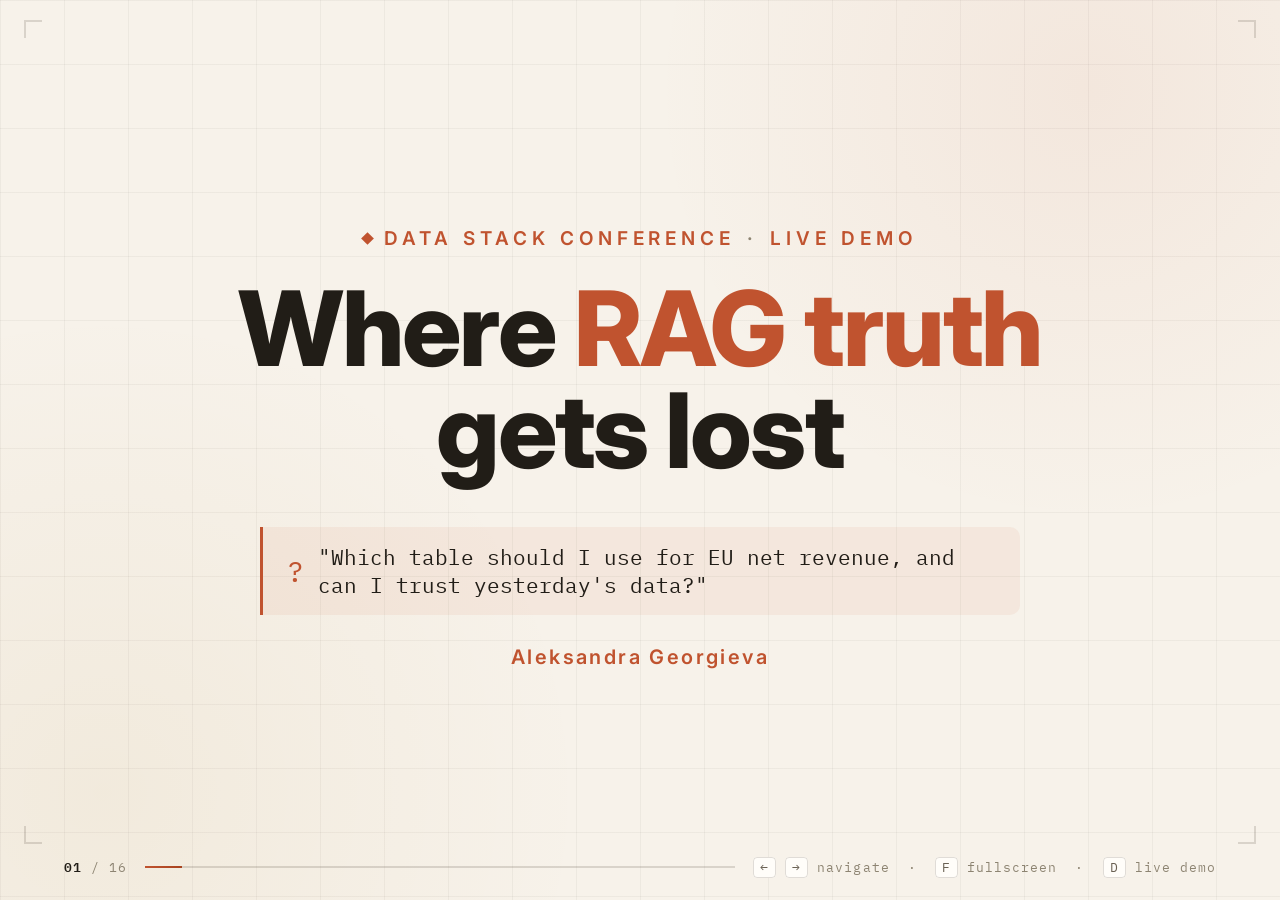
==== commit aa2b1095: "ui brightening" ====
--- a/conference-deck/rag-truth-deck.html
+++ b/conference-deck/rag-truth-deck.html
@@ -440,12 +440,14 @@
   .verdict.mag { color: var(--magenta); background: rgba(165,44,117,0.12); }
 
   .ac-answer {
+    margin: 0;
     padding: 16px 18px;
-    font-size: 17px;
-    line-height: 1.5;
+    font-size: 16px;
+    line-height: 1.45;
     color: var(--white);
     flex: 1;
     min-height: 0;
+    overflow: auto;
   }
   .ac-answer .tbl { font-family: var(--mono); color: var(--cyan); font-weight: 600; }
   .ac-answer .tbl.dep { color: var(--red); text-decoration: line-through; text-decoration-color: rgba(192,57,43,.6); }
@@ -614,7 +616,6 @@
     added: "Plain keyword relevance (BM25) across <b>every</b> document, stale or not. The system trusts rank&nbsp;#1 blindly.",
     verdict: "Confidently wrong", vclass: "bad",
     answer: 'Use <span class="tbl dep">finance.daily_revenue</span> [01_legacy] — it is the top source retrieved. The canonical contract [02_contract] is outranked, down at position&nbsp;4. <span class="hot">Yesterday\'s data is ready to use.</span>',
-    delta: '<span class="flat">first run · no delta</span>',
     mech: mechNaive(),
     cap: "A deprecated 2024 guide and an old Slack message outrank the live contract.",
   },
@@ -625,7 +626,6 @@
     added: "Index every doc as <b>title + metadata + text</b> for a richer match surface, then keep only <b>EU / prod / active / internal</b> docs. The deprecated guide and old Slack shortcut are <b>filtered out entirely</b>.",
     verdict: "Right table", vclass: "ok",
     answer: 'Use <span class="tbl">finance.fct_net_revenue_v2</span> [02_contract] — the canonical contract climbed to position&nbsp;2, above the stale guides. Values are local currency: convert before cross-currency EU totals [04_metric]. Nothing retrieved confirms yesterday\'s freshness.',
-    delta: 'contract <span class="up">#4 → #2</span> · stale guides dropped',
     mech: mechIndexFilter(),
     cap: "A richer index plus scoping removes the two deprecated sources — the answer flips to the right table.",
   },
@@ -636,7 +636,6 @@
     added: "Expand the query with <b>domain terms</b> (contract, VAT, refunds, currency, completeness) and fuse rankings with reciprocal rank fusion.",
     verdict: "Right table · #1", vclass: "ok",
     answer: 'Use <span class="tbl">finance.fct_net_revenue_v2</span> [02_contract] — the canonical contract is now the <span class="hot">top source</span>. Values are local currency: convert before cross-currency EU totals [04_metric]. Nothing retrieved confirms yesterday\'s freshness.',
-    delta: 'contract <span class="up">#2 → #1</span>',
     mech: mechExpansion(),
     cap: "Domain expansion pulls the contract and metric definition to the top.",
   },
@@ -647,7 +646,6 @@
     added: "Re-score the shortlist by <b>evidence quality</b>: active contracts up, deprecated down, policies that answer the question up.",
     verdict: "Refined", vclass: "warn",
     answer: 'Use <span class="tbl">finance.fct_net_revenue_v2</span> [02_contract] — the canonical contract holds the <span class="hot">top source</span>. Values are local currency: convert before cross-currency EU totals [04_metric]. Nothing retrieved confirms yesterday\'s freshness.',
-    delta: 'order refined · contract holds <span class="flat">#1</span>',
     mech: mechRerank(),
     cap: "Reranking cleans the shortlist; the contract stays first, weak evidence sinks.",
   },
@@ -658,7 +656,6 @@
     added: "Apply a <b>source-authority order</b> after relevance. Governance docs — the <b>freshness policy</b> — now surface in the evidence.",
     verdict: "Grounded", vclass: "mag",
     answer: 'Use <span class="tbl">finance.fct_net_revenue_v2</span> [02_contract] — canonical contract, top source. Values are local currency: convert before EU totals [04_metric]. <span class="hot">Freshness policy [09_freshness] says yesterday is trustworthy only after a live partition check — that check has not run yet.</span>',
-    delta: 'policies surface · confidence <span class="up">67 → 82</span>',
     mech: mechAuthority(),
     cap: "Authority lifts governance: the freshness policy appears and flags the open question.",
   },
@@ -669,7 +666,6 @@
     added: "A fixed, parameterized SQL read of <b>partition readiness</b> at query time. Docs explain meaning; <b>live state</b> decides applicability.",
     verdict: "Not ready", vclass: "warn",
     answer: 'Use <span class="tbl">finance.fct_net_revenue_v2</span> [02_contract] — canonical, top source. <span class="hot">Live check for 2026-10-09: NOT ready</span> {DE: incomplete, FR: complete, PL: complete}. Do not trust yesterday\'s data yet. This is partition readiness, not proof every FX / quality check passed.',
-    delta: 'readiness resolved · confidence <span class="up">82 → 94</span>',
     mech: mechLive(),
     cap: "Correct table, but a live check blocks it: Germany's partition is incomplete.",
   },
@@ -680,7 +676,6 @@
     added: "We did <b>not</b> touch retrieval or any document. We flipped <b>operational state</b> (DE → complete). The answer changes because the world changed.",
     verdict: "Ready · caveats", vclass: "good",
     answer: 'Use <span class="tbl">finance.fct_net_revenue_v2</span> [02_contract] — canonical, top source. <span class="hot">Live check for 2026-10-09: all expected demo partitions complete</span> {DE: complete, FR: complete, PL: complete}. Still verify FX and other data-quality gates before publishing.',
-    delta: 'state flip only · confidence <span class="up">94 → 99</span>',
     mech: mechComplete(),
     cap: "No document changed — the readiness decision flips purely on live state.",
   },
@@ -736,47 +731,46 @@
 }
 
 function mechIndexFilter() {
-  return `<svg viewBox="0 0 560 300" role="img" aria-label="Each document is indexed as title plus metadata plus text, then the pool is filtered to EU prod active internal, rejecting deprecated sources and surfacing the canonical contract">
-    ${arrowDefs('aIFv', '#8a5a9e')}${arrowDefs('aIFc', '#0e7d94')}
-    <text x="20" y="26" class="svg-label" font-size="13" fill="#8a5a9e" letter-spacing="2">1 · INDEX</text>
-    <text x="322" y="26" class="svg-label" font-size="13" fill="#0e7d94" letter-spacing="2">2 · FILTER</text>
-    <line x1="306" y1="34" x2="306" y2="278" stroke="#e7e0d2" stroke-dasharray="3 5"/>
-
-    <rect x="16" y="92" width="78" height="92" rx="8" fill="#ffffff" stroke="#d7cfc0"/>
-    <text x="27" y="116" class="svg-label" font-size="11" fill="#6a6153" letter-spacing="1">RAW DOC</text>
-    <rect x="28" y="128" width="54" height="22" rx="4" fill="#ffffff" stroke="#d7cfc0"/>
-    <text x="35" y="143" font-size="11" fill="#8d8472">body only</text>
-    <path d="M96 138 L122 138" stroke="#8a5a9e" stroke-width="2" marker-end="url(#aIFv)"/>
-    <text x="109" y="128" font-size="11" fill="#8a5a9e" text-anchor="middle">index</text>
-
-    <rect x="128" y="64" width="156" height="150" rx="9" fill="rgba(138,90,158,.08)" stroke="#8a5a9e"/>
-    <text x="142" y="86" class="svg-label" font-size="11" fill="#8a5a9e" letter-spacing="1">SEARCHABLE CHUNK</text>
+  return `<svg viewBox="0 0 560 300" role="img" aria-label="Documents are indexed as title, metadata and text, then a scope filter keeps the canonical contract and drops the deprecated sources">
+    ${arrowDefs('aIFv', '#8a5a9e')}${arrowDefs('aIFc', '#0e7d94')}${arrowDefs('aIFr', '#c0392b')}
+    <text x="24" y="30" class="svg-label" font-size="13" fill="#8a5a9e" letter-spacing="1.5">① INDEX</text>
+    <text x="268" y="30" class="svg-label" font-size="13" fill="#0e7d94" letter-spacing="1.5">② FILTER · scope</text>
+
+    <!-- enriched chunk: title + metadata + text -->
+    <rect x="24" y="56" width="190" height="200" rx="10" fill="rgba(138,90,158,.07)" stroke="#8a5a9e"/>
+    <text x="40" y="83" class="svg-label" font-size="12" fill="#8a5a9e" letter-spacing="1.5">ENRICHED CHUNK</text>
     ${[
-      ['title','EU net revenue contract'],
-      ['metadata','EU · prod · active · internal'],
-      ['text','Canonical: fct_net_revenue_v2'],
+      ['TITLE','EU net revenue'],
+      ['META','EU · prod · active'],
+      ['TEXT','fct_net_revenue_v2'],
     ].map(([k,v],i)=>`
-      <rect x="140" y="${96+i*38}" width="132" height="32" rx="5" fill="#ffffff" stroke="#d8cdeb"/>
-      <text x="150" y="${110+i*38}" font-size="10" fill="#8a5a9e" class="svg-label" letter-spacing="1">${k.toUpperCase()}</text>
-      <text x="150" y="${123+i*38}" font-size="11" fill="#3a342c">${v}</text>
+      <rect x="40" y="${96+i*50}" width="158" height="42" rx="6" fill="#ffffff" stroke="#d8cdeb"/>
+      <text x="52" y="${114+i*50}" font-size="11" fill="#8a5a9e" class="svg-label" letter-spacing="1">${k}</text>
+      <text x="52" y="${131+i*50}" font-size="13" fill="#3a342c">${v}</text>
     `).join('')}
 
-    <path d="M284 138 L330 138" stroke="#0e7d94" stroke-width="2" marker-end="url(#aIFc)"/>
-
-    <polygon points="332,108 428,108 402,162 358,162" fill="rgba(14,125,148,.08)" stroke="#0e7d94"/>
-    <text x="380" y="132" font-size="12" fill="#0e7d94" text-anchor="middle" class="svg-label">EU · PROD</text>
-    <text x="380" y="148" font-size="12" fill="#0e7d94" text-anchor="middle" class="svg-label">ACTIVE · INT</text>
-
-    <path d="M402 112 L428 70" stroke="#c0392b" stroke-width="1.6" fill="none" stroke-dasharray="3 3"/>
-    <rect x="420" y="44" width="128" height="30" rx="6" fill="rgba(192,57,43,.1)" stroke="#c0392b"/>
-    <text x="430" y="63" font-size="12" fill="#c0392b" font-weight="600">01_legacy ✕ stale</text>
-    <rect x="420" y="80" width="128" height="30" rx="6" fill="rgba(192,57,43,.1)" stroke="#c0392b"/>
-    <text x="430" y="99" font-size="12" fill="#c0392b" font-weight="600">07_slack_old ✕ stale</text>
-
-    <path d="M380 162 L380 196" stroke="#0e7d94" stroke-width="2" marker-end="url(#aIFc)"/>
-    <rect x="316" y="200" width="228" height="40" rx="8" fill="rgba(14,125,148,.1)" stroke="#0e7d94"/>
-    <text x="430" y="218" font-size="12" fill="#0e7d94" text-anchor="middle" class="svg-label">SCOPED POOL</text>
-    <text x="430" y="234" font-size="13" fill="#211d17" text-anchor="middle">02_contract ↑ surfaced</text>
+    <!-- index -> scope gate -->
+    <path d="M218 156 L256 156" stroke="#0e7d94" stroke-width="2" marker-end="url(#aIFc)"/>
+
+    <!-- scope gate -->
+    <rect x="260" y="118" width="108" height="78" rx="10" fill="rgba(14,125,148,.08)" stroke="#0e7d94"/>
+    <text x="314" y="146" font-size="13" fill="#0e7d94" text-anchor="middle" class="svg-label">EU · PROD</text>
+    <text x="314" y="166" font-size="13" fill="#0e7d94" text-anchor="middle" class="svg-label">ACTIVE · INT</text>
+    <text x="314" y="185" font-size="11" fill="#8d8472" text-anchor="middle">scope filter</text>
+
+    <!-- kept -->
+    <path d="M368 140 C 392 124, 396 110, 412 102" stroke="#0e7d94" stroke-width="2" fill="none" marker-end="url(#aIFc)"/>
+    <rect x="414" y="78" width="128" height="48" rx="8" fill="rgba(14,125,148,.12)" stroke="#0e7d94"/>
+    <text x="478" y="100" font-size="13" fill="#211d17" text-anchor="middle" font-weight="600">02_contract</text>
+    <text x="478" y="117" font-size="12" fill="#0e7d94" text-anchor="middle">kept · surfaced ↑</text>
+
+    <!-- dropped -->
+    <path d="M368 170 L410 166" stroke="#c0392b" stroke-width="1.6" fill="none" stroke-dasharray="3 3" marker-end="url(#aIFr)"/>
+    <path d="M368 180 L410 214" stroke="#c0392b" stroke-width="1.6" fill="none" stroke-dasharray="3 3" marker-end="url(#aIFr)"/>
+    <rect x="414" y="150" width="128" height="38" rx="8" fill="rgba(192,57,43,.1)" stroke="#c0392b"/>
+    <text x="478" y="174" font-size="13" fill="#c0392b" text-anchor="middle" font-weight="600">01_legacy ✕</text>
+    <rect x="414" y="198" width="128" height="38" rx="8" fill="rgba(192,57,43,.1)" stroke="#c0392b"/>
+    <text x="478" y="222" font-size="13" fill="#c0392b" text-anchor="middle" font-weight="600">07_slack_old ✕</text>
   </svg>`;
 }
 
@@ -1156,12 +1150,10 @@
                 <span class="conf-track"><i style="width:${CONF[b.n-1]}%"></i></span>
                 <span class="conf-num" style="color:${b.accent}">${CONF[b.n-1]}</span>
               </div>
-              <p class="delta">${b.delta}</p>
             </div>
             <div class="metric">
               <p class="tag">Contract rank</p>
               <p class="rank-val" style="color:${b.vclass==='bad'?'var(--red)':'var(--cyan)'}">${RANK[b.n-1]} <small>of 5</small></p>
-              <p class="delta">${b.n>=2?'<span class="up">canonical surfaced</span>':'<span class="flat">buried under stale docs</span>'}</p>
             </div>
           </div>
         </div>
@@ -1171,43 +1163,9 @@
 }
 
 function slideTakeaway() {
-  const w = 1040, h = 300, pad = 40;
-  const n = CONF.length;
-  const xs = CONF.map((_,i)=> pad + i*(w-2*pad)/(n-1));
-  const ys = CONF.map(c => h-30 - (c/100)*(h-70));
-  const line = xs.map((x,i)=>`${x.toFixed(1)},${ys[i].toFixed(1)}`).join(" ");
-  const area = `${pad},${h-30} ${line} ${xs[n-1].toFixed(1)},${h-30}`;
-  const labels = BUTTONS.map(b=>b.name);
   return `<section class="slide">
     <p class="eyebrow">Takeaway <span class="seg">·</span> make the uncertainty visible</p>
     <h2 class="headline">Every layer is one move from <span class="hl red">confident guess</span> to <span class="hl lime">grounded answer</span></h2>
-    <figure class="figwrap body" style="flex:none;margin-top:18px">
-      <svg viewBox="0 0 1040 300" role="img" aria-label="Retrieval confidence climbs from 32 to 99 across the seven pipeline stages">
-        <defs>
-          <linearGradient id="confFill" x1="0" y1="0" x2="0" y2="1">
-            <stop offset="0%" stop-color="#4f7314" stop-opacity="0.35"/>
-            <stop offset="100%" stop-color="#0e7d94" stop-opacity="0.02"/>
-          </linearGradient>
-          <linearGradient id="confLine" x1="0" y1="0" x2="1" y2="0">
-            <stop offset="0%" stop-color="#c0392b"/><stop offset="45%" stop-color="#0e7d94"/><stop offset="100%" stop-color="#4f7314"/>
-          </linearGradient>
-        </defs>
-        ${[0,25,50,75,100].map(g=>{const y=h-30-(g/100)*(h-70);return `<line x1="${pad}" y1="${y}" x2="${w-pad}" y2="${y}" stroke="#e7e0d2"/><text x="${pad-8}" y="${y+4}" font-size="13" fill="#8d8472" text-anchor="end">${g}</text>`;}).join('')}
-        <polygon points="${area}" fill="url(#confFill)"/>
-        <polyline points="${line}" fill="none" stroke="url(#confLine)" stroke-width="3"/>
-        ${CONF.map((c,i)=>`
-          <circle cx="${xs[i].toFixed(1)}" cy="${ys[i].toFixed(1)}" r="${i===0||i===n-1?6:4.5}" fill="${BUTTONS[i].accent}" stroke="#f7f2ea" stroke-width="2"/>
-          <text x="${xs[i].toFixed(1)}" y="${(ys[i]-14).toFixed(1)}" font-size="15" fill="${BUTTONS[i].accent}" text-anchor="middle" class="svg-label" font-weight="700">${c}</text>
-          <text x="${xs[i].toFixed(1)}" y="${h-12}" font-size="13" fill="#6a6153" text-anchor="middle">0${i+1}</text>
-          <text x="${xs[i].toFixed(1)}" y="${h-1}" font-size="13" fill="#8d8472" text-anchor="middle">${labels[i].split(' ')[0]}</text>
-        `).join('')}
-        <line x1="${xs[1].toFixed(1)}" y1="20" x2="${xs[1].toFixed(1)}" y2="${h-30}" stroke="#0e7d94" stroke-dasharray="3 5" opacity="0.5"/>
-        <text x="${(+xs[1]+6).toFixed(1)}" y="34" font-size="13" fill="#0e7d94">stale docs filtered out</text>
-        <line x1="${xs[5].toFixed(1)}" y1="20" x2="${xs[5].toFixed(1)}" y2="${h-30}" stroke="#4f7314" stroke-dasharray="3 5" opacity="0.5"/>
-        <text x="${(+xs[5]-6).toFixed(1)}" y="34" font-size="13" fill="#4f7314" text-anchor="end">live check gates the answer</text>
-      </svg>
-      <figcaption>Retrieval confidence (0–99), captured from the live demo at each of the seven stages.</figcaption>
-    </figure>
     <div class="pillars">
       <div class="pillar"><p class="pn" style="color:var(--cyan)">Scope &amp; filter</p><p class="pd">Metadata filtering drops deprecated sources before ranking — the single biggest jump.</p></div>
       <div class="pillar"><p class="pn" style="color:var(--magenta)">Authority</p><p class="pd">When sources conflict, let contracts and policies outrank Slack and snapshots.</p></div>
@@ -1223,36 +1181,78 @@
   const cx = CORR.map((_,i)=> pad + (i + 0.5)*(w-2*pad)/n);
   const col = p => p === 0 ? "var(--red)" : p < 80 ? "var(--amber)" : p < 100 ? "var(--cyan)" : "var(--lime)";
   const labels = BUTTONS.map(b=>b.name);
-  const rubric = [
-    ["Right table", "Recommends the canonical contract, never the deprecated table."],
-    ["No invented freshness", "Won't claim “yesterday is ready” without a live check."],
-    ["Flags currency", "Surfaces the local-currency / conversion caveat."],
-    ["Freshness governance", "Brings the freshness policy or a live check into play."],
-    ["Readiness resolved", "Actually resolves readiness from live partition state."],
-  ];
   return `<section class="slide">
-    <p class="eyebrow">Measure it <span class="seg">·</span> did the answer actually get better?</p>
-    <h2 class="headline">Don't trust the climb &mdash; <span class="hl lime">grade every stage</span> against the final answer</h2>
-    <figure class="figwrap body" style="flex:none;margin-top:16px">
-      <svg viewBox="0 0 1040 300" role="img" aria-label="Answer correctness versus the final tuned answer climbs from 0 to 100 percent across the seven stages">
-        ${[0,25,50,75,100].map(g=>{const y=h-30-(g/100)*(h-70);return `<line x1="${pad}" y1="${y}" x2="${w-pad}" y2="${y}" stroke="#e7e0d2"/><text x="${pad-8}" y="${y+4}" font-size="13" fill="#8d8472" text-anchor="end">${g}</text>`;}).join('')}
-        ${CORR.map((p,i)=>{
-          const bh = (p/100)*(h-70);
-          const y = h-30-bh;
-          const x = cx[i]-bw/2;
-          const bar = p === 0
-            ? `<line x1="${x.toFixed(1)}" y1="${(h-30).toFixed(1)}" x2="${(x+bw).toFixed(1)}" y2="${(h-30).toFixed(1)}" stroke="${col(p)}" stroke-width="3"/>`
-            : `<rect x="${x.toFixed(1)}" y="${y.toFixed(1)}" width="${bw.toFixed(1)}" height="${bh.toFixed(1)}" rx="4" fill="${col(p)}" fill-opacity="0.85"/>`;
-          return `${bar}
-          <text x="${cx[i].toFixed(1)}" y="${(y-10).toFixed(1)}" font-size="15" fill="${col(p)}" text-anchor="middle" class="svg-label" font-weight="700">${p}%</text>
-          <text x="${cx[i].toFixed(1)}" y="${h-12}" font-size="13" fill="#6a6153" text-anchor="middle">0${i+1}</text>
-          <text x="${cx[i].toFixed(1)}" y="${h-1}" font-size="13" fill="#8d8472" text-anchor="middle">${labels[i].split(' ')[0]}</text>`;
-        }).join('')}
-      </svg>
-      <figcaption>Answer-correctness vs. the fully-tuned final answer, scored by <code>scripts/eval_confidence.py</code> &mdash; a reproducible rubric eval over the seven stages, not a calibrated probability (n&nbsp;=&nbsp;7).</figcaption>
-    </figure>
-    <div class="pillars" style="grid-template-columns:repeat(5,1fr)">
-      ${rubric.map(([t,d])=>`<div class="pillar"><p class="pn" style="color:var(--cyan)">${t}</p><p class="pd">${d}</p></div>`).join('')}
+    <p class="eyebrow">Measure it <span class="seg">·</span> part one <span class="seg">·</span> rule-based</p>
+    <h2 class="headline">Grade every stage with a <span class="hl lime">rule-based rubric</span> against the final answer</h2>
+    <div class="cols body" style="grid-template-columns:1.2fr 0.8fr">
+      <figure class="figwrap" style="justify-content:center">
+        <svg viewBox="0 0 1040 300" role="img" aria-label="Answer correctness versus the final tuned answer climbs from 0 to 100 percent across the seven stages">
+          ${[0,25,50,75,100].map(g=>{const y=h-30-(g/100)*(h-70);return `<line x1="${pad}" y1="${y}" x2="${w-pad}" y2="${y}" stroke="#e7e0d2"/><text x="${pad-8}" y="${y+4}" font-size="13" fill="#8d8472" text-anchor="end">${g}</text>`;}).join('')}
+          ${CORR.map((p,i)=>{
+            const bh = (p/100)*(h-70);
+            const y = h-30-bh;
+            const x = cx[i]-bw/2;
+            const bar = p === 0
+              ? `<line x1="${x.toFixed(1)}" y1="${(h-30).toFixed(1)}" x2="${(x+bw).toFixed(1)}" y2="${(h-30).toFixed(1)}" stroke="${col(p)}" stroke-width="3"/>`
+              : `<rect x="${x.toFixed(1)}" y="${y.toFixed(1)}" width="${bw.toFixed(1)}" height="${bh.toFixed(1)}" rx="4" fill="${col(p)}" fill-opacity="0.85"/>`;
+            return `${bar}
+            <text x="${cx[i].toFixed(1)}" y="${(y-10).toFixed(1)}" font-size="15" fill="${col(p)}" text-anchor="middle" class="svg-label" font-weight="700">${p}%</text>
+            <text x="${cx[i].toFixed(1)}" y="${h-12}" font-size="13" fill="#6a6153" text-anchor="middle">0${i+1}</text>
+            <text x="${cx[i].toFixed(1)}" y="${h-1}" font-size="13" fill="#8d8472" text-anchor="middle">${labels[i].split(' ')[0]}</text>`;
+          }).join('')}
+        </svg>
+        <figcaption>Answer-correctness vs. the fully-tuned final answer &mdash; scored by <code>scripts/eval_confidence.py</code> (n&nbsp;=&nbsp;7).</figcaption>
+      </figure>
+      <ul class="note-list" style="justify-content:center;gap:18px">
+        <li><span class="k lm">What we graded</span><span class="v">The <b>final tuned answer is the rubric</b> &mdash; each stage scores on how many of its 5 properties it reproduces.</span></li>
+        <li><span class="k">The 5 checks</span><span class="v">Right table &middot; no invented freshness &middot; flags currency &middot; freshness governance &middot; readiness resolved.</span></li>
+        <li><span class="k am">How</span><span class="v"><b>Rule-based &amp; deterministic</b> &mdash; fixed rules, reproducible from the result JSON. No model in the loop, no calibrated probability.</span></li>
+      </ul>
+    </div>
+  </section>`;
+}
+
+function slideEvalsModel() {
+  const w = 1040, h = 300, pad = 40, n = CONF.length;
+  const xs = CONF.map((_,i)=> pad + i*(w-2*pad)/(n-1));
+  const ys = CONF.map(c => h-30 - (c/100)*(h-70));
+  const line = xs.map((x,i)=>`${x.toFixed(1)},${ys[i].toFixed(1)}`).join(" ");
+  const area = `${pad},${h-30} ${line} ${xs[n-1].toFixed(1)},${h-30}`;
+  const col = p => p === 0 ? "var(--red)" : p < 80 ? "var(--amber)" : p < 100 ? "var(--cyan)" : "var(--lime)";
+  const labels = BUTTONS.map(b=>b.name);
+  return `<section class="slide">
+    <p class="eyebrow">Measure it <span class="seg">·</span> score every stage with an LLM judge</p>
+    <h2 class="headline">Don't trust the climb &mdash; <span class="hl mag">grade every stage</span> with an <span class="hl mag">LLM-as-judge</span></h2>
+    <div class="cols body" style="grid-template-columns:1.2fr 0.8fr">
+      <figure class="figwrap" style="justify-content:center">
+        <svg viewBox="0 0 1040 300" role="img" aria-label="An LLM-as-judge evaluator scores answer quality from 0 to 100 percent, climbing across the seven pipeline stages">
+          <defs>
+            <linearGradient id="judgeFill" x1="0" y1="0" x2="0" y2="1">
+              <stop offset="0%" stop-color="#9b2d8f" stop-opacity="0.32"/>
+              <stop offset="100%" stop-color="#9b2d8f" stop-opacity="0.02"/>
+            </linearGradient>
+            <linearGradient id="judgeLine" x1="0" y1="0" x2="1" y2="0">
+              <stop offset="0%" stop-color="#c0392b"/><stop offset="50%" stop-color="#9b2d8f"/><stop offset="100%" stop-color="#4f7314"/>
+            </linearGradient>
+          </defs>
+          ${[0,25,50,75,100].map(g=>{const y=h-30-(g/100)*(h-70);return `<line x1="${pad}" y1="${y}" x2="${w-pad}" y2="${y}" stroke="#e7e0d2"/><text x="${pad-8}" y="${y+4}" font-size="13" fill="#8d8472" text-anchor="end">${g}</text>`;}).join('')}
+          <polygon points="${area}" fill="url(#judgeFill)"/>
+          <polyline points="${line}" fill="none" stroke="url(#judgeLine)" stroke-width="3"/>
+          ${CONF.map((p,i)=>`
+            <circle cx="${xs[i].toFixed(1)}" cy="${ys[i].toFixed(1)}" r="${i===0||i===n-1?6:4.5}" fill="${col(p)}" stroke="#f7f2ea" stroke-width="2"/>
+            <text x="${xs[i].toFixed(1)}" y="${(ys[i]-14).toFixed(1)}" font-size="15" fill="${col(p)}" text-anchor="middle" class="svg-label" font-weight="700">${p}%</text>
+            <text x="${xs[i].toFixed(1)}" y="${h-12}" font-size="13" fill="#6a6153" text-anchor="middle">0${i+1}</text>
+            <text x="${xs[i].toFixed(1)}" y="${h-1}" font-size="13" fill="#8d8472" text-anchor="middle">${labels[i].split(' ')[0]}</text>
+          `).join('')}
+        </svg>
+        <figcaption>Answer quality per stage &mdash; scored by an <b>LLM-as-judge</b> evaluator against the retrieved evidence (scores illustrative).</figcaption>
+      </figure>
+      <ul class="note-list" style="justify-content:center;gap:18px">
+        <li><span class="k mg">What it is</span><span class="v">A <b>pretrained evaluator model</b> (LLM-as-judge) reads each stage's answer plus its evidence and scores quality &mdash; no hand-written keyword rules.</span></li>
+        <li><span class="k">What it scores</span><span class="v"><b>Faithfulness</b> to the evidence, relevance to the question, and completeness &mdash; folded into one percentage per stage.</span></li>
+        <li><span class="k lm">Why it scales</span><span class="v">Grades <b>thousands of answers</b> automatically, catching hallucinations a keyword rubric misses.</span></li>
+        <li><span class="k am">The catch</span><span class="v">The judge is itself a model &mdash; <b>calibrate it against human labels</b> before you trust the number.</span></li>
+      </ul>
     </div>
   </section>`;
 }
@@ -1268,8 +1268,9 @@
   slideRetrievalRerank(),
   slideUseCase(),
   ...BUTTONS.map((b,i)=>slideButton(b,i)),
+  slideEvals(),
+  slideEvalsModel(),
   slideTakeaway(),
-  slideEvals(),
 ];
 const deck = document.getElementById("deck");
 deck.innerHTML = slides.join("");
@@ -1357,6 +1358,17 @@
 // the pointer onto it hands focus back — then D / Esc reach the slides again.
 document.getElementById("demoBar").addEventListener("pointerenter", () => window.focus());
 
+// Robust return path: the demo (iframe) forwards Esc / D up to us via
+// postMessage. Unlike the same-origin keydown mirror above, this works even
+// when the demo is served cross-origin and keeps working after the user has
+// clicked into the frame (focus is trapped inside it).
+window.addEventListener("message", (e) => {
+  const msg = e.data;
+  if (!msg || msg.type !== "deck-key") return;
+  if (msg.key === "Escape") { if (demoOpen) closeDemo(); }
+  else if (msg.key === "d" || msg.key === "D") { toggleDemo(); }
+});
+
 function handleKey(e) {
   const k = e.key.toLowerCase();
   if (k === "d") { e.preventDefault(); toggleDemo(); return; }
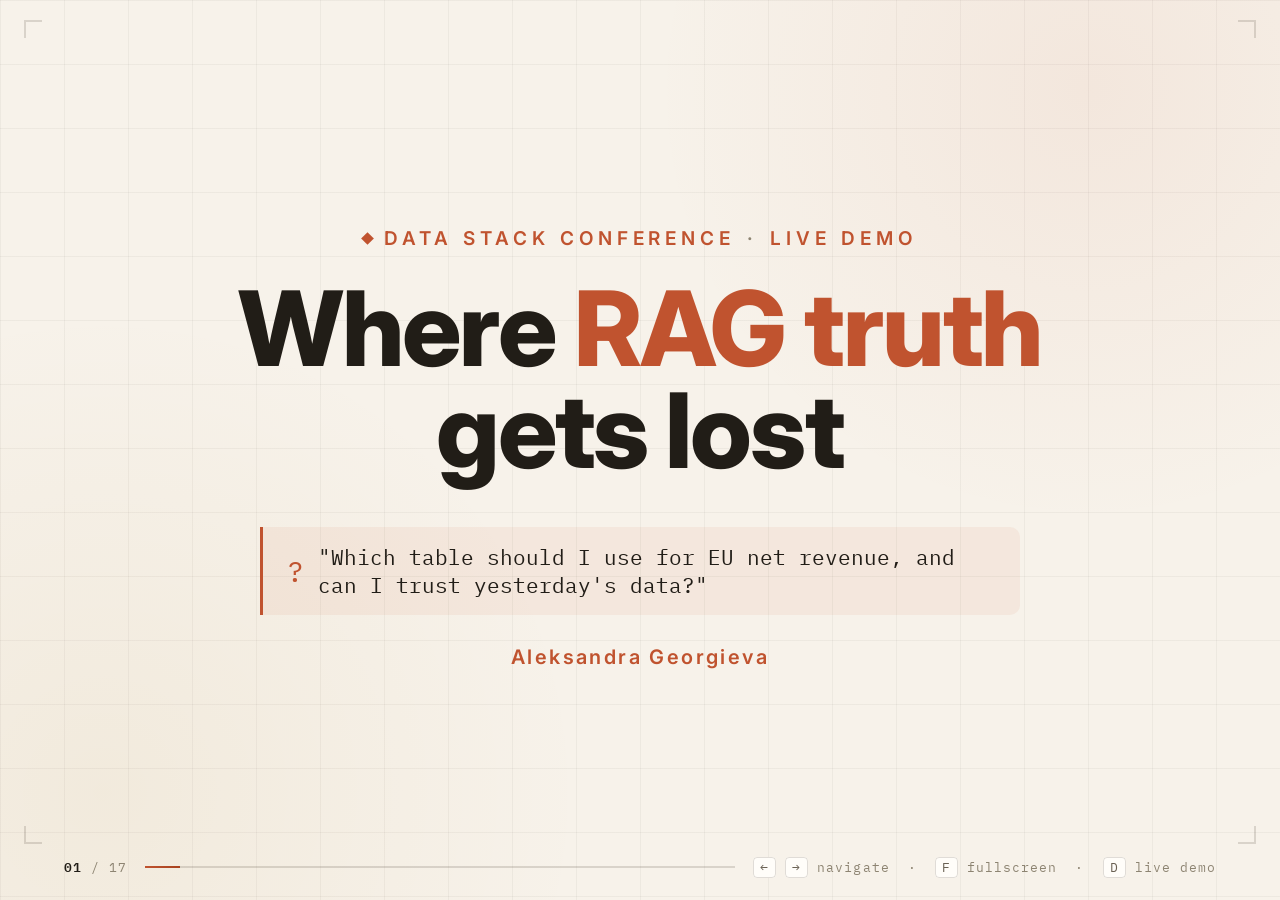
==== commit 4a67f569: "Deck: add thank-you slide with live-demo QR code Final slide matching the deck theme — "Thank you", " ====
--- a/conference-deck/rag-truth-deck.html
+++ b/conference-deck/rag-truth-deck.html
@@ -260,6 +260,52 @@
     color: var(--accent);
   }
 
+  /* ===== thank-you slide ========================================= */
+  .thanks-row {
+    margin-top: 40px;
+    display: flex;
+    align-items: center;
+    justify-content: center;
+    gap: 48px;
+    flex-wrap: wrap;
+  }
+  .qr-card {
+    margin: 0;
+    display: flex;
+    flex-direction: column;
+    align-items: center;
+    gap: 12px;
+    padding: 20px;
+    background: var(--panel);
+    border: 1px solid var(--line);
+    border-radius: 16px;
+    box-shadow: 0 10px 30px rgba(61, 52, 40, 0.1);
+  }
+  .qr-img {
+    width: 230px;
+    height: auto;
+    display: block;
+    border-radius: 6px;
+  }
+  .qr-card figcaption {
+    font-family: var(--disp);
+    font-weight: 600;
+    font-size: 16px;
+    letter-spacing: 0.03em;
+    color: var(--muted);
+  }
+  .thanks-note {
+    list-style: none;
+    margin: 0;
+    padding: 0;
+    display: flex;
+    flex-direction: column;
+    gap: 16px;
+    max-width: 440px;
+    text-align: left;
+  }
+  .thanks-note li { display: flex; flex-direction: column; gap: 4px; }
+  .thanks-note .v { font-size: 17px; line-height: 1.4; color: var(--white); }
   /* ===== generic two-column body ================================= */
   .cols {
     display: grid;
@@ -837,29 +883,37 @@
 }
 
 function mechLive() {
-  return `<svg viewBox="0 0 560 300" role="img" aria-label="Live SQL check on partition readiness">
-    ${arrowDefs('aL', '#4f7314')}
-    ${arrowDefs('aLr', '#c0392b')}
-    <rect x="20" y="70" width="210" height="90" rx="9" fill="#efe9dd" stroke="#4f7314"/>
-    <text x="36" y="94" class="svg-label" font-size="13" fill="#4f7314" letter-spacing="2">PARAMETERIZED SQL</text>
-    <text x="36" y="118" font-size="13" fill="#3a342c">asset = fct_net_revenue_v2</text>
-    <text x="36" y="136" font-size="13" fill="#3a342c">business_date = 2026-10-09</text>
-    <path d="M234 115 L288 115" stroke="#4f7314" stroke-width="2" marker-end="url(#aL)"/>
-    ${[
-      ['DE','incomplete','#c0392b',56],
-      ['FR','complete','#4f7314',110],
-      ['PL','complete','#4f7314',164],
-    ].map(([c,s,col,y])=>`
-      <rect x="296" y="${y}" width="140" height="40" rx="7" fill="${col==='#c0392b'?'rgba(192,57,43,.12)':'rgba(79,115,20,.1)'}" stroke="${col}"/>
-      <text x="312" y="${+y+25}" font-size="15" fill="${col}" font-weight="700">${c}</text>
-      <text x="350" y="${+y+25}" font-size="14" fill="#3a342c">${s}</text>
-    `).join('')}
-    <path d="M440 76 L480 110" stroke="#c0392b" stroke-width="2" marker-end="url(#aLr)"/>
-    <path d="M440 130 L480 118" stroke="#4f7314" stroke-width="1.4"/>
-    <path d="M440 184 L480 126" stroke="#4f7314" stroke-width="1.4"/>
-    <rect x="470" y="96" width="78" height="56" rx="9" fill="rgba(192,57,43,.12)" stroke="#c0392b"/>
-    <text x="509" y="120" font-size="13" fill="#c0392b" text-anchor="middle" class="svg-label">GATE</text>
-    <text x="509" y="138" font-size="13" fill="#c0392b" text-anchor="middle">NOT READY</text>
+  const bx = 268, bw = 152, bh = 48;
+  const parts = [
+    ['DE','incomplete','#c0392b', 54],
+    ['FR','complete',  '#4f7314', 126],
+    ['PL','complete',  '#4f7314', 198],
+  ];
+  // SQL reads each partition — neutral fan to every box
+  const sqlFan = parts.map(([,,,y])=>
+    `<path d="M224 150 L${bx-6} ${y+bh/2}" stroke="#b7ad99" stroke-width="1.6" fill="none" marker-end="url(#aLn)"/>`
+  ).join('');
+  const boxes = parts.map(([c,s,col,y])=>`
+    <rect x="${bx}" y="${y}" width="${bw}" height="${bh}" rx="7" fill="${col==='#c0392b'?'rgba(192,57,43,.12)':'rgba(79,115,20,.1)'}" stroke="${col}"/>
+    <text x="${bx+16}" y="${y+30}" font-size="16" fill="${col}" font-weight="700">${c}</text>
+    <text x="${bx+52}" y="${y+30}" font-size="14" fill="#3a342c">${s}</text>`).join('');
+  // Each partition result feeds the gate — all arrowheaded; DE (incomplete) is the red blocker
+  const gateEndY = { DE: 136, FR: 150, PL: 164 };
+  const toGate = parts.map(([c,,col,y])=>
+    `<path d="M${bx+bw+4} ${y+bh/2} L458 ${gateEndY[c]}" stroke="${col}" stroke-width="2" fill="none" marker-end="url(#${col==='#c0392b'?'aLr':'aLg'})"/>`
+  ).join('');
+  return `<svg viewBox="0 0 560 300" role="img" aria-label="Live SQL check reads partition readiness per country; Germany is incomplete so the gate returns not ready">
+    ${arrowDefs('aLr', '#c0392b')}${arrowDefs('aLg', '#4f7314')}${arrowDefs('aLn', '#b7ad99')}
+    <rect x="20" y="108" width="200" height="84" rx="9" fill="#efe9dd" stroke="#4f7314"/>
+    <text x="36" y="132" class="svg-label" font-size="13" fill="#4f7314" letter-spacing="2">PARAMETERIZED SQL</text>
+    <text x="36" y="156" font-size="13" fill="#3a342c">asset = fct_net_revenue_v2</text>
+    <text x="36" y="176" font-size="13" fill="#3a342c">business_date = 2026-10-09</text>
+    ${sqlFan}
+    ${boxes}
+    ${toGate}
+    <rect x="464" y="118" width="82" height="64" rx="9" fill="rgba(192,57,43,.12)" stroke="#c0392b"/>
+    <text x="505" y="146" font-size="13" fill="#c0392b" text-anchor="middle" class="svg-label">GATE</text>
+    <text x="505" y="165" font-size="13" fill="#c0392b" text-anchor="middle">NOT READY</text>
   </svg>`;
 }
 
@@ -1257,6 +1311,27 @@
   </section>`;
 }
 
+const QR_DEMO = "[data-uri]";
+
+function slideThanks() {
+  return `<section class="slide title-slide thanks-slide">
+    <p class="eyebrow">Thank you <span class="seg">·</span> keep your answers grounded</p>
+    <h1 class="big-title">Thank <span class="glow">you</span></h1>
+    <div class="thanks-row">
+      <figure class="qr-card">
+        <img class="qr-img" src="${QR_DEMO}" alt="QR code linking to the live RAG-truth demo" width="300" height="295"/>
+        <figcaption>Scan to play with the live demo</figcaption>
+      </figure>
+      <ul class="thanks-note">
+        <li><span class="k vi">Try it</span><span class="v">Run the same pipeline yourself &mdash; walk a query from <b>confident guess</b> to <b>grounded answer</b>.</span></li>
+        <li><span class="k">Break it</span><span class="v">Swap the sources, drop the freshness check, watch the confidence lie.</span></li>
+        <li><span class="k mg">Ask me</span><span class="v">Questions on RAG, retrieval or evals &mdash; let's talk.</span></li>
+      </ul>
+    </div>
+    <p class="byline">Aleksandra Georgieva</p>
+  </section>`;
+}
+
 /* ======================================================================
    ASSEMBLE + NAVIGATION
    ====================================================================== */
@@ -1271,6 +1346,7 @@
   slideEvals(),
   slideEvalsModel(),
   slideTakeaway(),
+  slideThanks(),
 ];
 const deck = document.getElementById("deck");
 deck.innerHTML = slides.join("");
